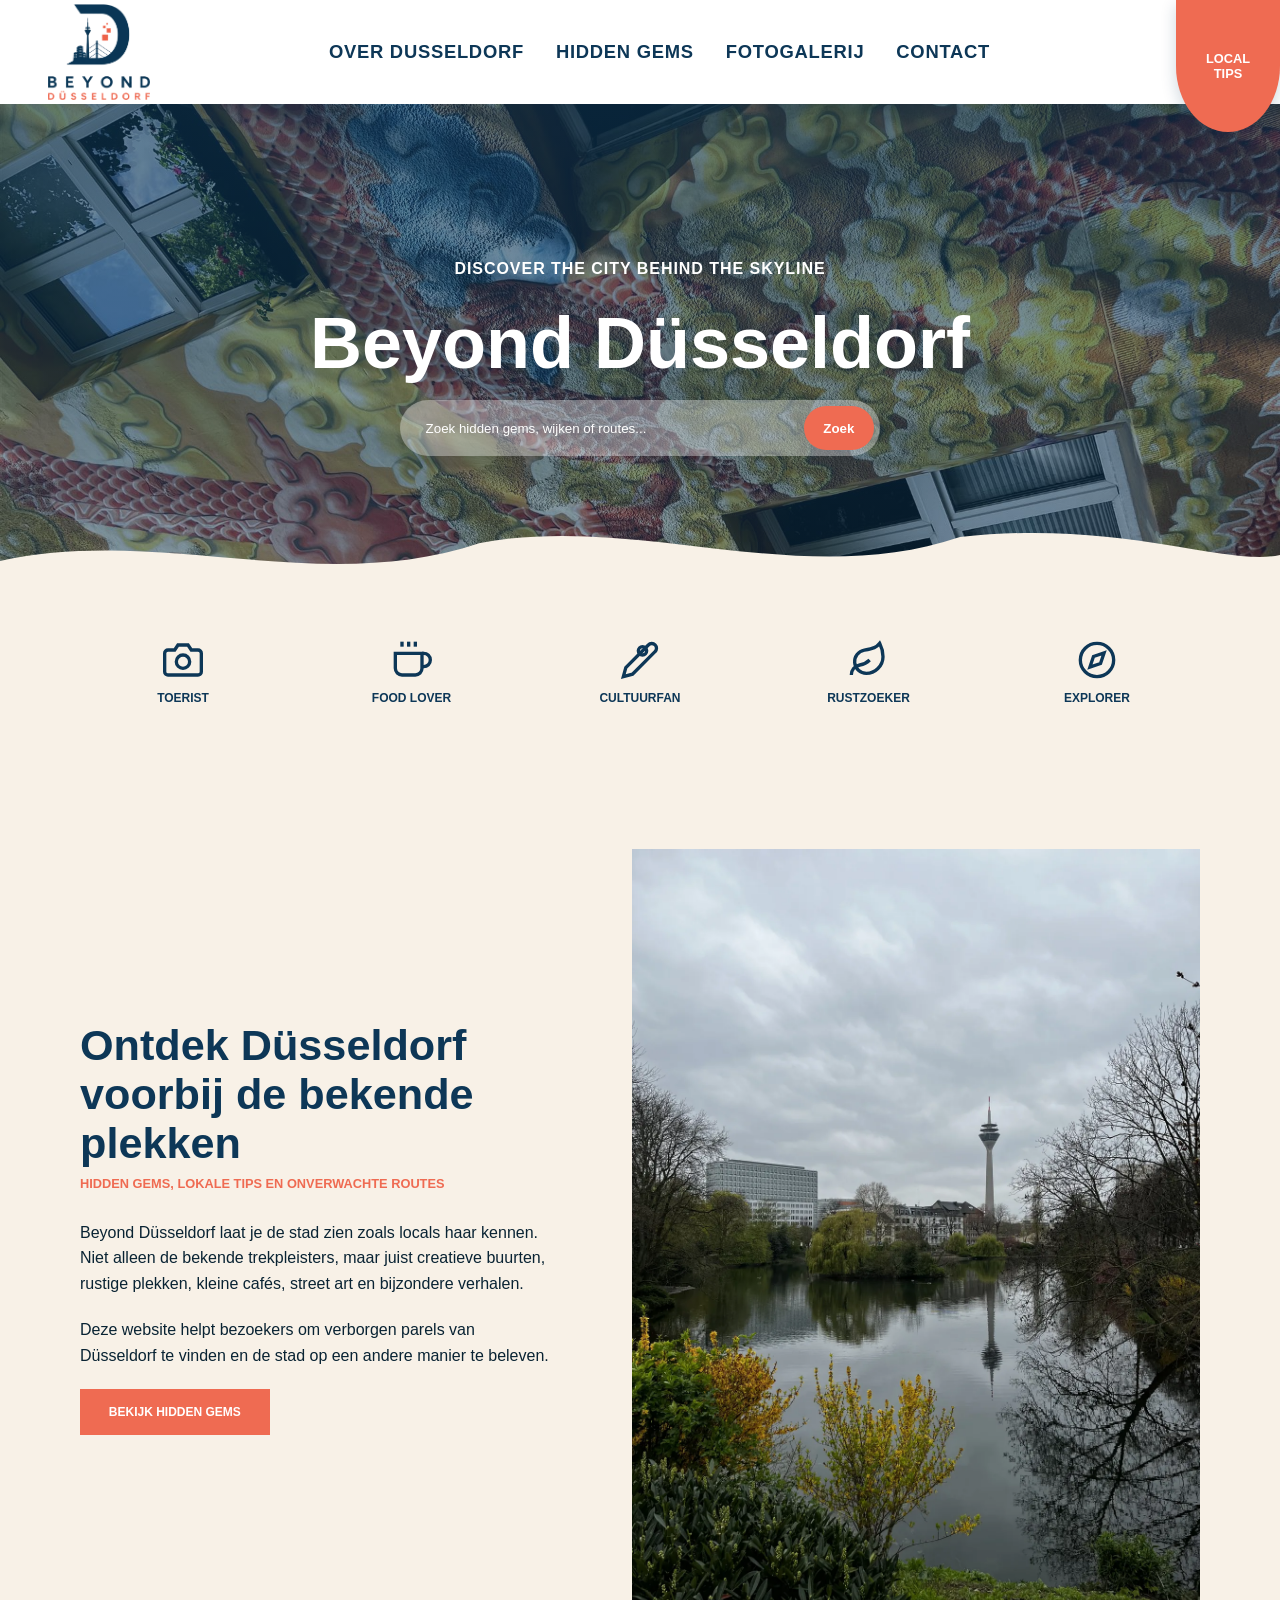
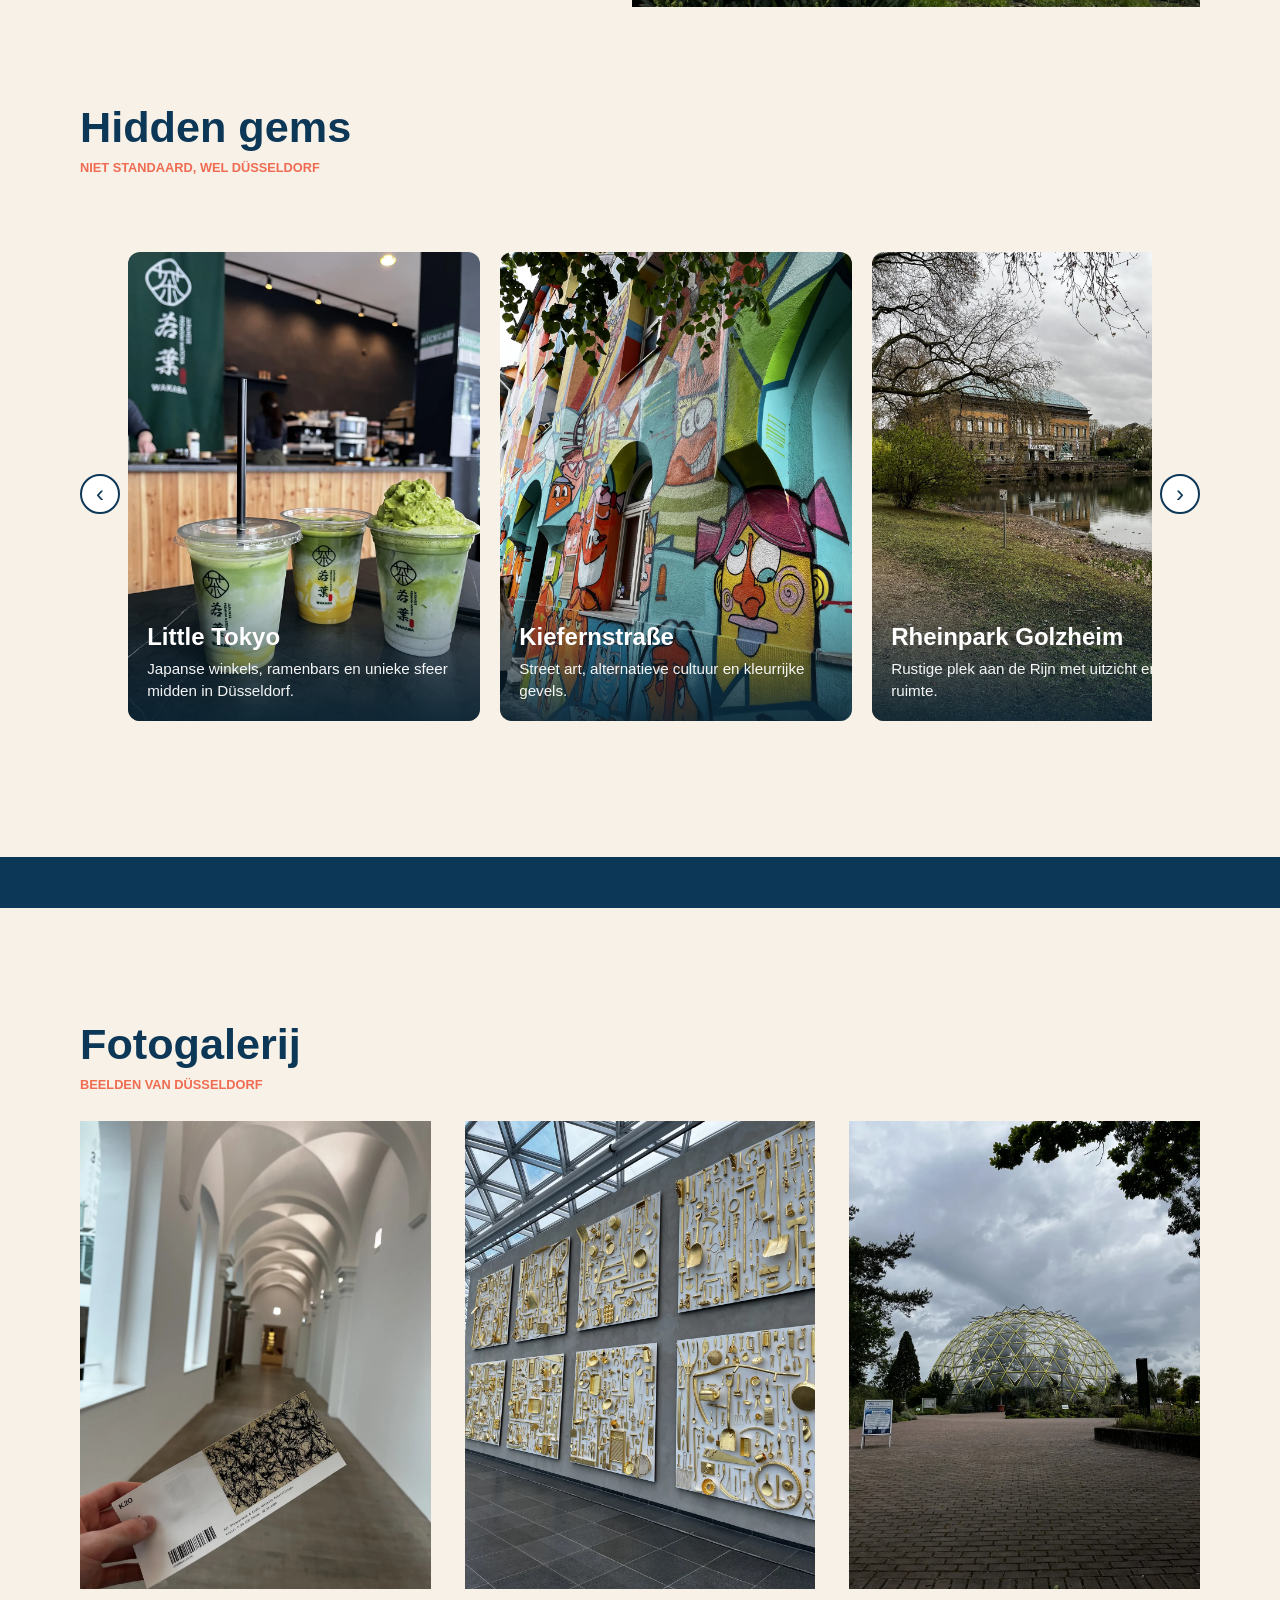
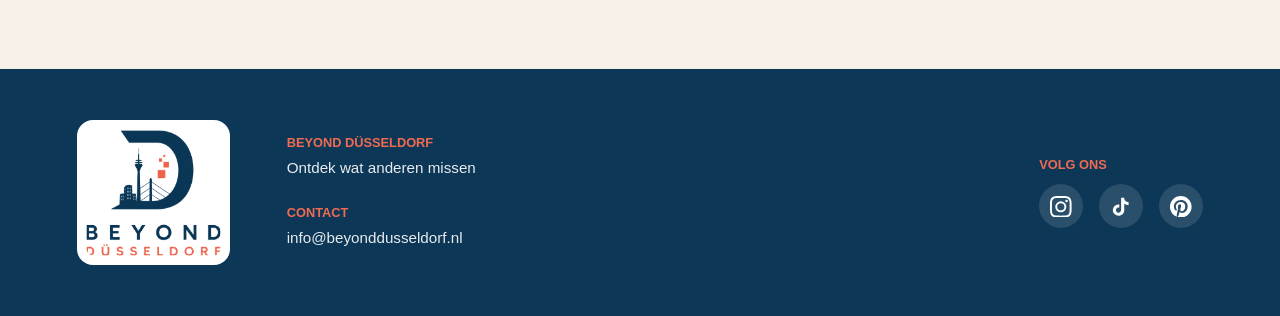
==== index.html @ f4caf8b5 "updates" ====
<!DOCTYPE html>
<html lang="nl">
<head>
  <meta charset="UTF-8">
  <meta name="viewport" content="width=device-width, initial-scale=1.0">
  <title>Beyond Düsseldorf</title>

  <link rel="icon" type="image/png" href="logo.png">
  <link rel="stylesheet" href="style.css">
</head>

<body>

<nav class="navbar">
  <a href="#home" class="logo-link">
    <img src="logo.png" alt="Beyond Düsseldorf logo" class="logo">
  </a>

  <ul class="nav-links">
    <li><a href="#over-dusseldorf">Over dusseldorf</a></li>
    <li><a href="#hidden-gems">Hidden gems</a></li>
    <li><a href="#fotogalerij">Fotogalerij</a></li>
    <li><a href="#contact">Contact</a></li>
  </ul>
</nav>

<a href="#hidden-gems" class="info-btn">Local<br>tips</a>

<header class="hero" id="home">
  <div class="hero-media">
    <div class="hero-slideshow" aria-hidden="true">
      <div class="hero-slide is-active" style="background-image: url('images/slideshow/slide-dragon-mural.jpg')"></div>
      <div class="hero-slide" style="background-image: url('images/slideshow/slide-street-art.jpg')"></div>
      <div class="hero-slide" style="background-image: url('images/slideshow/slide-botanical-garden.jpg')"></div>
      <div class="hero-slide" style="background-image: url('images/slideshow/slide-k21-art.jpg')"></div>
      <div class="hero-slide" style="background-image: url('images/slideshow/slide-kaiserteich.jpg')"></div>
      <div class="hero-slide" style="background-image: url('images/slideshow/slide-rheinturm.jpg')"></div>
    </div>
    <div class="hero-overlay"></div>
    <div class="hero-content">
    <p>Discover the city behind the skyline</p>
    <h1>Beyond Düsseldorf</h1>

    <div class="search">
      <input type="text" placeholder="Zoek hidden gems, wijken of routes...">
      <button onclick="searchWebsite()">Zoek</button>
    </div>
    </div>
    <div class="hero-wave" aria-hidden="true"></div>
  </div>
</header>

<main>

  <section class="audience">
    <div class="audience-cards">
      <a href="#hidden-gems" class="card">
        <svg class="card-icon" viewBox="0 0 24 24" fill="none" stroke="currentColor" stroke-width="2" aria-hidden="true">
          <path d="M23 19a2 2 0 0 1-2 2H3a2 2 0 0 1-2-2V8a2 2 0 0 1 2-2h4l2-3h6l2 3h4a2 2 0 0 1 2 2z"/>
          <circle cx="12" cy="13" r="4"/>
        </svg>
        <span>Toerist</span>
      </a>
      <a href="#hidden-gems" class="card">
        <svg class="card-icon" viewBox="0 0 24 24" fill="none" stroke="currentColor" stroke-width="2" aria-hidden="true">
          <path d="M18 8h1a4 4 0 0 1 0 8h-1"/>
          <path d="M2 8h16v9a4 4 0 0 1-4 4H6a4 4 0 0 1-4-4V8z"/>
          <line x1="6" y1="1" x2="6" y2="4"/>
          <line x1="10" y1="1" x2="10" y2="4"/>
          <line x1="14" y1="1" x2="14" y2="4"/>
        </svg>
        <span>Food lover</span>
      </a>
      <a href="#hidden-gems" class="card">
        <svg class="card-icon" viewBox="0 0 24 24" fill="none" stroke="currentColor" stroke-width="2" aria-hidden="true">
          <circle cx="13.5" cy="6.5" r="2.5"/>
          <path d="M17 3a2.83 2.83 0 1 1 4 4L7.5 20.5 2 22l1.5-5.5L17 3z"/>
        </svg>
        <span>Cultuurfan</span>
      </a>
      <a href="#hidden-gems" class="card">
        <svg class="card-icon" viewBox="0 0 24 24" fill="none" stroke="currentColor" stroke-width="2" aria-hidden="true">
          <path d="M11 20A7 7 0 0 1 9.8 6.1C15.5 5 17 4.48 19 2c1 2 2 4.18 2 8 0 5.5-4.78 10-10 10z"/>
          <path d="M2 21c0-3 1.85-5.36 5.08-6C9.5 14.52 12 13 13 12"/>
        </svg>
        <span>Rustzoeker</span>
      </a>
      <a href="#hidden-gems" class="card">
        <svg class="card-icon" viewBox="0 0 24 24" fill="none" stroke="currentColor" stroke-width="2" aria-hidden="true">
          <circle cx="12" cy="12" r="10"/>
          <polygon points="16.24 7.76 14.12 14.12 7.76 16.24 9.88 9.88 16.24 7.76"/>
        </svg>
        <span>Explorer</span>
      </a>
    </div>
  </section>

  <section class="intro" id="over-dusseldorf">
    <div>
      <h2>Ontdek Düsseldorf voorbij de bekende plekken</h2>
      <h4>Hidden gems, lokale tips en onverwachte routes</h4>

      <p>
        Beyond Düsseldorf laat je de stad zien zoals locals haar kennen.
        Niet alleen de bekende trekpleisters, maar juist creatieve buurten,
        rustige plekken, kleine cafés, street art en bijzondere verhalen.
      </p>

      <p>
        Deze website helpt bezoekers om verborgen parels van Düsseldorf te vinden
        en de stad op een andere manier te beleven.
      </p>

      <a href="#hidden-gems" class="primary">Bekijk hidden gems</a>
    </div>

    <div class="image-box">
      <img src="images/intro.webp" alt="Park met Rheinturm en reflectie in het water, Düsseldorf">
    </div>
  </section>

  <section class="gems" id="hidden-gems">
    <div class="section-title">
      <div>
        <h2>Hidden gems</h2>
        <h4>Niet standaard, wel Düsseldorf</h4>
      </div>
    </div>

    <div class="gem-carousel">
      <button type="button" class="gem-nav gem-nav-prev" aria-label="Vorige hidden gem">&lsaquo;</button>
      <div class="gem-track" tabindex="0">
        <article class="gem-card">
          <img src="images/gem-little-tokyo.webp" alt="Matcha-drankjes bij Wakaba café" class="gem-image">
          <div class="gem-overlay">
            <h3>Little Tokyo</h3>
            <p>Japanse winkels, ramenbars en unieke sfeer midden in Düsseldorf.</p>
          </div>
        </article>

        <article class="gem-card">
          <img src="images/gem-kiefernstrasse.webp" alt="Kleurrijke street art op een gevel" class="gem-image">
          <div class="gem-overlay">
            <h3>Kiefernstraße</h3>
            <p>Street art, alternatieve cultuur en kleurrijke gevels.</p>
          </div>
        </article>

        <article class="gem-card">
          <img src="images/gem-rheinpark.webp" alt="K21 Ständehaus met water en reflectie" class="gem-image">
          <div class="gem-overlay">
            <h3>Rheinpark Golzheim</h3>
            <p>Rustige plek aan de Rijn met uitzicht en ruimte.</p>
          </div>
        </article>

        <article class="gem-card">
          <img src="images/gem-immermannstrasse.webp" alt="Aziatische muurschildering met draak" class="gem-image">
          <div class="gem-overlay">
            <h3>Immermannstraße</h3>
            <p>De grootste Little Tokyo van Europa: Aziatische winkels en restaurants.</p>
          </div>
        </article>

        <article class="gem-card">
          <img src="images/gem-hanaro.webp" alt="Hanaro Markt winkelgevel" class="gem-image">
          <div class="gem-overlay">
            <h3>Hanaro Markt</h3>
            <p>Koreaanse en Aziatische supermarkt met street food om de hoek.</p>
          </div>
        </article>

        <article class="gem-card">
          <img src="images/gem-kunst.webp" alt="Entreekaartje K20 Kunstsammlung" class="gem-image">
          <div class="gem-overlay">
            <h3>K20 / K21</h3>
            <p>Wereldklasse moderne kunst in het historische Ständehaus.</p>
          </div>
        </article>

        <article class="gem-card">
          <img src="images/gem-botanisch.webp" alt="Botanische tuin met glazen koepel" class="gem-image">
          <div class="gem-overlay">
            <h3>Botanische tuin</h3>
            <p>Tropische planten onder een iconische glazen koepel op de campus.</p>
          </div>
        </article>

        <article class="gem-card">
          <img src="images/gem-rheinturm.webp" alt="Park met Rheinturm en reflectie" class="gem-image">
          <div class="gem-overlay">
            <h3>Rheinturm &amp; park</h3>
            <p>Iconisch uitzichtpunt en groene oevers langs het water.</p>
          </div>
        </article>
      </div>
      <button type="button" class="gem-nav gem-nav-next" aria-label="Volgende hidden gem">&rsaquo;</button>
    </div>
  </section>

  <div class="section-divider" aria-hidden="true"></div>

  <section class="events" id="fotogalerij">
    <h2>Fotogalerij</h2>
    <h4>Beelden van Düsseldorf</h4>

    <div class="event-grid">
      <img src="images/event-1.webp" alt="Entreekaartje K20 Kunstsammlung Nordrhein-Westfalen" class="event-card">
      <img src="images/event-2.webp" alt="Gouden kunstinstallatie in museum, Düsseldorf" class="event-card">
      <img src="images/event-3.webp" alt="Botanische tuin met glazen koepel in Düsseldorf" class="event-card">
    </div>
  </section>

</main>

<footer id="contact">
  <div class="footer-logo-col">
    <img src="logo.png" alt="Beyond Düsseldorf logo" class="footer-logo">
  </div>

  <div class="footer-info">
    <div class="footer-block">
      <h4>Beyond Düsseldorf</h4>
      <p>Ontdek wat anderen missen</p>
    </div>
    <div class="footer-block">
      <h4>Contact</h4>
      <p><a href="mailto:info@beyonddusseldorf.nl">info@beyonddusseldorf.nl</a></p>
    </div>
  </div>

  <div class="footer-block footer-social">
    <h4>Volg ons</h4>
    <ul class="social-links">
      <li>
        <a href="#" aria-label="Instagram" title="Instagram">
          <svg viewBox="0 0 24 24" aria-hidden="true"><path d="M12 2.163c3.204 0 3.584.012 4.85.07 3.252.148 4.771 1.691 4.919 4.919.058 1.265.069 1.645.069 4.849 0 3.205-.012 3.584-.069 4.849-.149 3.225-1.664 4.771-4.919 4.919-1.266.058-1.644.07-4.85.07-3.204 0-3.584-.012-4.849-.07-3.26-.149-4.771-1.699-4.919-4.92-.058-1.265-.07-1.644-.07-4.849 0-3.204.013-3.583.07-4.849.149-3.227 1.664-4.771 4.919-4.919 1.266-.057 1.645-.069 4.849-.069zM12 0C8.741 0 8.333.014 7.053.072 2.695.272.273 2.69.073 7.052.014 8.333 0 8.741 0 12c0 3.259.014 3.668.072 4.948.2 4.358 2.618 6.78 6.98 6.98C8.333 23.986 8.741 24 12 24c3.259 0 3.668-.014 4.948-.072 4.354-.2 6.782-2.618 6.979-6.98.059-1.28.073-1.689.073-4.948 0-3.259-.014-3.667-.072-4.947-.196-4.354-2.617-6.78-6.979-6.98C15.668.014 15.259 0 12 0zm0 5.838a6.162 6.162 0 1 0 0 12.324 6.162 6.162 0 0 0 0-12.324zM12 16a4 4 0 1 1 0-8 4 4 0 0 1 0 8zm6.406-11.845a1.44 1.44 0 1 0 0 2.881 1.44 1.44 0 0 0 0-2.881z"/></svg>
        </a>
      </li>
      <li>
        <a href="#" aria-label="TikTok" title="TikTok">
          <svg viewBox="0 0 24 24" aria-hidden="true"><path d="M19.59 6.69a4.83 4.83 0 0 1-3.77-4.25V2h-3.45v13.67a2.89 2.89 0 0 1-5.2 1.74 2.89 2.89 0 0 1 2.31-4.64 2.93 2.93 0 0 1 .88.13V9.4a6.84 6.84 0 0 0-1-.05A6.33 6.33 0 0 0 5 20.1a6.34 6.34 0 0 0 10.86-4.43v-7a8.16 8.16 0 0 0 4.77 1.52v-3.4a4.85 4.85 0 0 1-1-.1z"/></svg>
        </a>
      </li>
      <li>
        <a href="#" aria-label="Pinterest" title="Pinterest">
          <svg viewBox="0 0 24 24" aria-hidden="true"><path d="M12 0C5.373 0 0 5.372 0 12c0 5.084 3.163 9.426 7.627 11.174-.105-.949-.2-2.403.042-3.441.218-.937 1.407-5.965 1.407-5.965s-.359-.719-.359-1.782c0-1.668.967-2.914 2.171-2.914 1.023 0 1.518.769 1.518 1.69 0 1.029-.655 2.568-.994 3.995-.283 1.194.599 2.169 1.777 2.169 2.133 0 3.772-2.249 3.772-5.495 0-2.873-2.064-4.882-5.012-4.882-3.414 0-5.418 2.561-5.418 5.207 0 1.031.397 2.138.893 2.738a.36.36 0 0 1 .083.345l-.333 1.36c-.053.22-.174.267-.402.161-1.499-.698-2.436-2.889-2.436-4.649 0-3.785 2.75-7.262 7.929-7.262 4.163 0 7.398 2.967 7.398 6.931 0 4.136-2.607 7.464-6.227 7.464-1.216 0-2.359-.631-2.75-1.378l-.748 2.853c-.271 1.043-1.002 2.35-1.492 3.146 1.124.347 2.317.535 3.554.535 6.627 0 12-5.373 12-12S18.627 0 12 0z"/></svg>
        </a>
      </li>
    </ul>
  </div>
</footer>

<script src="script.js"></script>
</body>
</html>
---- style.css ----
:root {
  --blue: #0d3757;
  --coral: #ef6b52;
  --light: #eef5f7;
  --white: #ffffff;
  --beige: #f8f1e7;
  --dark: #092333;
  --nav-height: 6.5rem;
}

* {
  margin: 0;
  padding: 0;
  box-sizing: border-box;
}

html {
  scroll-behavior: smooth;
  font-size: 100%;
  overflow-x: clip;
}

body {
  font-family: Arial, sans-serif;
  background: var(--beige);
  color: var(--dark);
  overflow-x: clip;
}

a {
  text-decoration: none;
  color: inherit;
}

.hero {
  width: 100vw;
  max-width: 100vw;
  margin-left: calc(50% - 50vw);
  margin-right: calc(50% - 50vw);
  position: relative;
}

.hero-media {
  width: 100%;
  min-height: 31.5rem;
  margin-top: var(--nav-height);
  color: white;
  position: relative;
  overflow: hidden;
  display: flex;
  align-items: center;
}

.hero-slideshow {
  position: absolute;
  inset: 0;
  z-index: 0;
}

.hero-slide {
  position: absolute;
  inset: 0;
  background-size: cover;
  background-position: center 35%;
  opacity: 0;
  transition: opacity 1.2s ease-in-out;
}

.hero-slide.is-active {
  opacity: 1;
}

.hero-overlay {
  position: absolute;
  inset: 0;
  z-index: 1;
  background: linear-gradient(rgba(13, 55, 87, 0.65), rgba(13, 55, 87, 0.45));
  pointer-events: none;
}

.hero-wave {
  position: absolute;
  left: 0;
  right: 0;
  bottom: -1px;
  height: clamp(3.5rem, 10vw, 6rem);
  pointer-events: none;
  z-index: 3;
  background-image: url("data:image/svg+xml,%3Csvg xmlns='http://www.w3.org/2000/svg' viewBox='0 0 1440 160' preserveAspectRatio='none'%3E%3Cpath fill='%23f8f1e7' d='M0,80 C180,20 360,140 540,50 C720,0 900,130 1080,40 C1260,10 1380,90 1440,70 L1440,160 L0,160 Z'/%3E%3C/svg%3E");
  background-size: 100% 100%;
  background-repeat: no-repeat;
}

.navbar {
  position: fixed;
  top: 0;
  left: 0;
  width: 100%;
  height: var(--nav-height);
  min-height: var(--nav-height);
  padding: 0 clamp(1.5rem, 5%, 3rem);
  padding-right: clamp(7rem, 12vw, 9rem);
  display: flex;
  align-items: center;
  gap: 3%;
  z-index: 9998;
  background: var(--white);
  border-radius: 0;
  transition: 0.3s ease;
  overflow: hidden;
}

.logo-link {
  flex: 0 0 auto;
  height: 100%;
  align-self: stretch;
  display: flex;
  align-items: center;
  padding: 0.25rem 0;
}

.logo {
  width: auto;
  height: 100%;
  max-height: 100%;
  max-width: min(12rem, 32vw);
  padding: 0;
  border-radius: 0;
  object-fit: contain;
  object-position: left center;
  transition: 0.3s ease;
  display: block;
}

.nav-links {
  list-style: none;
  display: flex;
  justify-content: center;
  gap: clamp(1.2rem, 2.5vw, 2.5rem);
  flex: 1;
}

.nav-links a {
  color: var(--blue);
  font-size: clamp(0.95rem, 1.5vw, 1.15rem);
  text-transform: uppercase;
  font-weight: 800;
  letter-spacing: 0.04em;
  transition: color 0.2s ease;
}

.nav-links a:hover {
  color: var(--coral);
}

.info-btn {
  position: fixed;
  top: 0;
  right: 0;
  z-index: 10001;
  width: clamp(5rem, 9vw, 6.5rem);
  height: calc(var(--nav-height) + clamp(1.25rem, 3vw, 1.75rem));
  padding-top: 0.15rem;
  border-radius: 0 0 55% 55%;
  background: var(--coral);
  color: white;
  font-weight: 800;
  text-transform: uppercase;
  display: flex;
  align-items: center;
  justify-content: center;
  text-align: center;
  font-size: clamp(0.7rem, 1vw, 0.85rem);
  line-height: 1.15;
  box-shadow: 0 0.35rem 1rem rgba(13, 55, 87, 0.2);
}

.navbar.scrolled {
  background: var(--white);
  box-shadow: 0 0.25rem 1rem rgba(13, 55, 87, 0.12);
}

.hero-content {
  width: min(90%, 75rem);
  margin: 0 auto;
  padding: 3rem 0;
  text-align: center;
  position: relative;
  z-index: 2;
}

.hero-content p {
  text-transform: uppercase;
  font-weight: 700;
  letter-spacing: 0.06rem;
  font-size: clamp(0.8rem, 1.5vw, 1rem);
}

.hero-content h1 {
  font-size: clamp(2.5rem, 7vw, 4.5rem);
  margin: 1rem 0;
}

.search {
  width: min(90%, 30rem);
  margin: auto;
  background: rgba(255, 255, 255, 0.35);
  border-radius: 3rem;
  padding: 0.4rem;
  display: flex;
}

.search input {
  flex: 1;
  border: none;
  background: transparent;
  padding: 0.9rem 1.2rem;
  outline: none;
  color: white;
  min-width: 0;
}

.search input::placeholder {
  color: white;
}

.search button {
  border: none;
  background: var(--coral);
  color: white;
  padding: 0 1.2rem;
  border-radius: 2rem;
  font-weight: 800;
  cursor: pointer;
}

main {
  width: 100%;
  background: var(--beige);
  padding: 0 clamp(1.5rem, 7%, 5rem) 5rem;
}

.audience {
  padding-top: 2rem;
  max-width: 75rem;
  margin: 0 auto;
}

.audience-cards {
  display: grid;
  grid-template-columns: repeat(5, 1fr);
  gap: 2%;
}

.card {
  text-align: center;
  color: var(--blue);
}

.card-icon {
  width: clamp(2rem, 4vw, 2.5rem);
  height: clamp(2rem, 4vw, 2.5rem);
  margin: 0 auto;
  display: block;
}

.card span {
  display: block;
  margin-top: 0.7rem;
  font-size: clamp(0.65rem, 1vw, 0.75rem);
  font-weight: 800;
  text-transform: uppercase;
}

.intro {
  display: grid;
  grid-template-columns: 1fr 1.2fr;
  gap: 7%;
  align-items: center;
  padding: clamp(6rem, 12vw, 9rem) 0 clamp(4rem, 8vw, 6rem);
  max-width: 75rem;
  margin: 0 auto;
}

h2 {
  font-size: clamp(2rem, 4vw, 2.7rem);
  margin-bottom: 0.5rem;
  color: var(--blue);
}

h4 {
  color: var(--coral);
  text-transform: uppercase;
  font-size: clamp(0.7rem, 1.1vw, 0.8rem);
  margin-bottom: 1.8rem;
}

p {
  line-height: 1.6;
  margin-bottom: 1.3rem;
  font-size: clamp(0.95rem, 1.3vw, 1rem);
}

.primary {
  display: inline-block;
  background: var(--coral);
  color: white;
  padding: 1rem 1.8rem;
  text-transform: uppercase;
  font-size: 0.75rem;
  font-weight: 800;
  cursor: pointer;
}

.image-box {
  min-height: 25rem;
  background: var(--light);
  border-radius: 0;
  overflow: hidden;
}

.image-box img {
  width: 100%;
  height: 100%;
  min-height: 25rem;
  object-fit: cover;
  display: block;
}

.gems,
.events {
  max-width: 75rem;
  margin-left: auto;
  margin-right: auto;
}

.section-title {
  display: flex;
  justify-content: space-between;
  align-items: center;
  gap: 2rem;
  margin-bottom: 2.5rem;
}

.gem-carousel {
  position: relative;
  display: flex;
  align-items: center;
  gap: 0.5rem;
}

.gem-track {
  display: flex;
  gap: 1.25rem;
  overflow-x: auto;
  scroll-snap-type: x mandatory;
  scroll-behavior: smooth;
  -webkit-overflow-scrolling: touch;
  padding: 0.5rem 0 1.5rem;
  flex: 1;
  scrollbar-width: thin;
  scrollbar-color: var(--coral) var(--light);
}

.gem-track::-webkit-scrollbar {
  height: 6px;
}

.gem-track::-webkit-scrollbar-thumb {
  background: var(--coral);
  border-radius: 3px;
}

.gem-card {
  flex: 0 0 min(85vw, 22rem);
  scroll-snap-align: start;
  position: relative;
  aspect-ratio: 3 / 4;
  border-radius: 0.75rem;
  overflow: hidden;
}

.gem-image {
  width: 100%;
  height: 100%;
  object-fit: cover;
  display: block;
}

.gem-overlay {
  position: absolute;
  left: 0;
  right: 0;
  bottom: 0;
  padding: 3rem 1.2rem 1.2rem;
  background: linear-gradient(transparent, rgba(9, 35, 51, 0.88));
  color: white;
}

.gem-overlay h3 {
  font-size: clamp(1.2rem, 2vw, 1.5rem);
  margin-bottom: 0.4rem;
  font-weight: 800;
}

.gem-overlay p {
  margin: 0;
  font-size: clamp(0.85rem, 1.2vw, 0.95rem);
  line-height: 1.45;
  color: rgba(255, 255, 255, 0.95);
}

.gem-nav {
  flex-shrink: 0;
  width: 2.5rem;
  height: 2.5rem;
  border: 2px solid var(--blue);
  background: var(--white);
  color: var(--blue);
  border-radius: 50%;
  font-size: 1.5rem;
  line-height: 1;
  cursor: pointer;
  display: flex;
  align-items: center;
  justify-content: center;
  transition: background 0.2s ease, color 0.2s ease;
}

.gem-nav:hover {
  background: var(--coral);
  border-color: var(--coral);
  color: white;
}

.section-divider {
  margin-top: clamp(5rem, 10vw, 7rem);
  background: var(--blue);
  height: clamp(2.5rem, 4vw, 3.5rem);
  width: 100vw;
  margin-left: calc(50% - 50vw);
  margin-right: calc(50% - 50vw);
}

.events {
  margin-top: clamp(5rem, 10vw, 7rem);
}

.event-grid {
  display: grid;
  grid-template-columns: repeat(3, 1fr);
  gap: 3%;
}

.event-card {
  width: 100%;
  min-height: 14rem;
  object-fit: cover;
  display: block;
  background: var(--light);
}

footer {
  width: 100%;
  background: var(--blue);
  color: white;
  display: grid;
  grid-template-columns: auto 1fr auto;
  gap: clamp(2rem, 5%, 4rem);
  align-items: center;
  padding: clamp(2.5rem, 4%, 4rem) clamp(1.5rem, 6%, 5rem);
}

.footer-logo-col {
  display: flex;
  align-items: center;
}

.footer-logo {
  width: clamp(6.75rem, 12vw, 10.5rem);
  background: white;
  padding: 0.6rem;
  border-radius: 1rem;
  display: block;
}

.footer-info {
  display: flex;
  flex-direction: column;
  gap: 1.5rem;
  align-items: flex-start;
}

.footer-info .footer-block h4 {
  margin-bottom: 0.4rem;
}

.footer-info .footer-block p {
  margin-bottom: 0;
  font-size: 0.95rem;
  opacity: 0.9;
}

.footer-block h4,
.footer-info h4 {
  color: var(--coral);
  margin-bottom: 0.8rem;
}

.footer-block p {
  margin-bottom: 0;
}

.footer-block a:hover {
  color: var(--coral);
}

.social-links {
  list-style: none;
  display: flex;
  gap: 1rem;
  align-items: center;
}

.social-links a {
  display: flex;
  align-items: center;
  justify-content: center;
  width: 2.75rem;
  height: 2.75rem;
  border-radius: 50%;
  background: rgba(255, 255, 255, 0.12);
  transition: background 0.2s ease, transform 0.2s ease;
}

.social-links a:hover {
  background: var(--coral);
  transform: translateY(-2px);
}

.social-links svg {
  width: 1.35rem;
  height: 1.35rem;
  fill: white;
}

@media (max-width: 900px) {
  .hero-media {
    min-height: 27rem;
  }

  .navbar {
    padding: 0 5%;
    padding-right: 6.5rem;
  }

  .logo {
    max-width: min(10rem, 45vw);
  }

  .nav-links {
    display: none;
  }

  :root {
    --nav-height: 5.75rem;
  }

  main {
    padding: 0 6% 4rem;
  }

  .audience-cards {
    width: 100%;
    grid-template-columns: repeat(3, 1fr);
    gap: 1.5rem;
  }

  .intro {
    grid-template-columns: 1fr;
  }

  .image-box {
    min-height: 20rem;
  }

  .image-box img {
    min-height: 20rem;
  }

  .gem-nav {
    display: none;
  }

  .gem-carousel {
    gap: 0;
  }

  .event-grid {
    grid-template-columns: 1fr;
    gap: 1.5rem;
  }

  .section-title {
    flex-direction: column;
    align-items: flex-start;
  }

  footer {
    grid-template-columns: 1fr;
    gap: 2rem;
    align-items: start;
  }

  .footer-logo-col {
    justify-content: flex-start;
  }

  .footer-social {
    margin-top: 0.5rem;
  }
}

@media (max-width: 550px) {
  .hero-content {
    padding: 2.5rem 0;
  }

  .hero-content h1 {
    font-size: 2.5rem;
  }

  .search {
    flex-direction: column;
    border-radius: 1.5rem;
  }

  .search button {
    padding: 0.9rem;
    margin-top: 0.4rem;
  }

  .audience-cards {
    grid-template-columns: repeat(2, 1fr);
  }

  .primary {
    width: 100%;
    text-align: center;
  }

  .info-btn {
    width: clamp(4.5rem, 14vw, 5.5rem);
    height: calc(var(--nav-height) + clamp(1rem, 3vw, 1.5rem));
  }
}
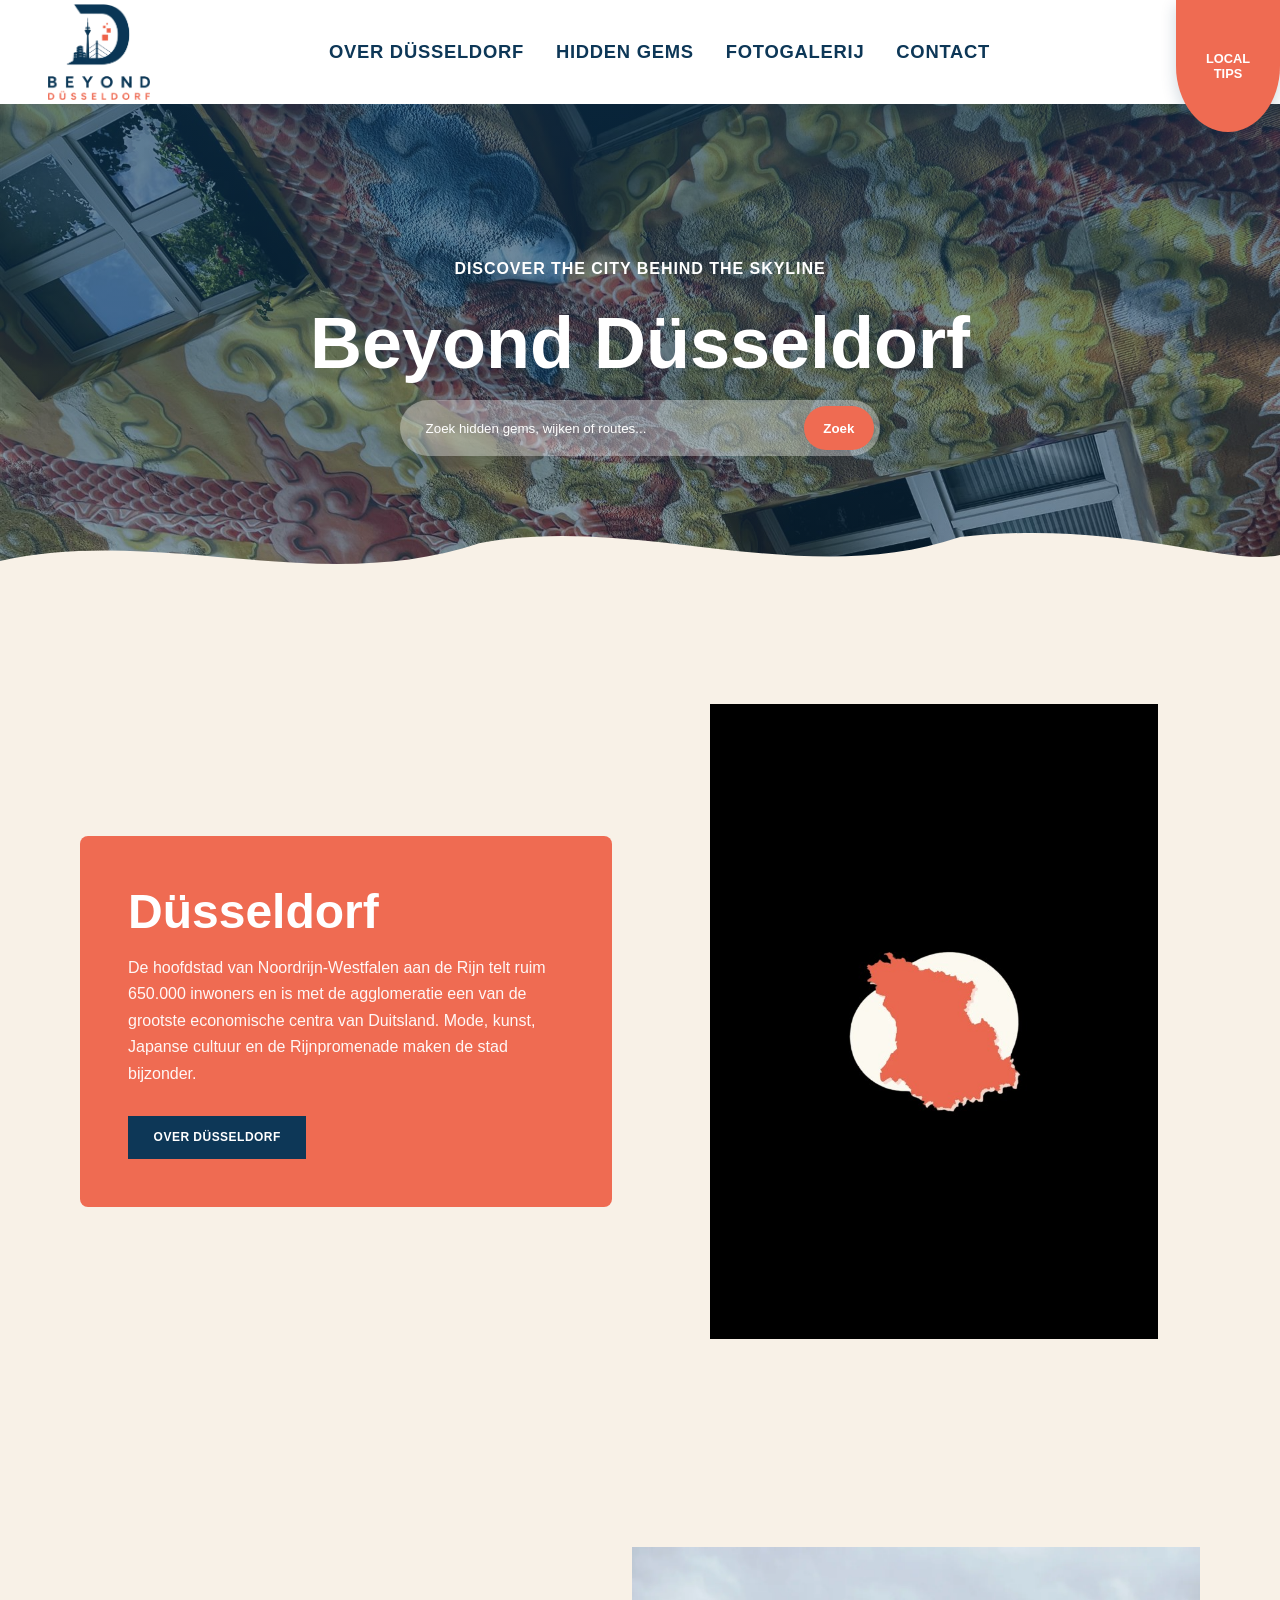
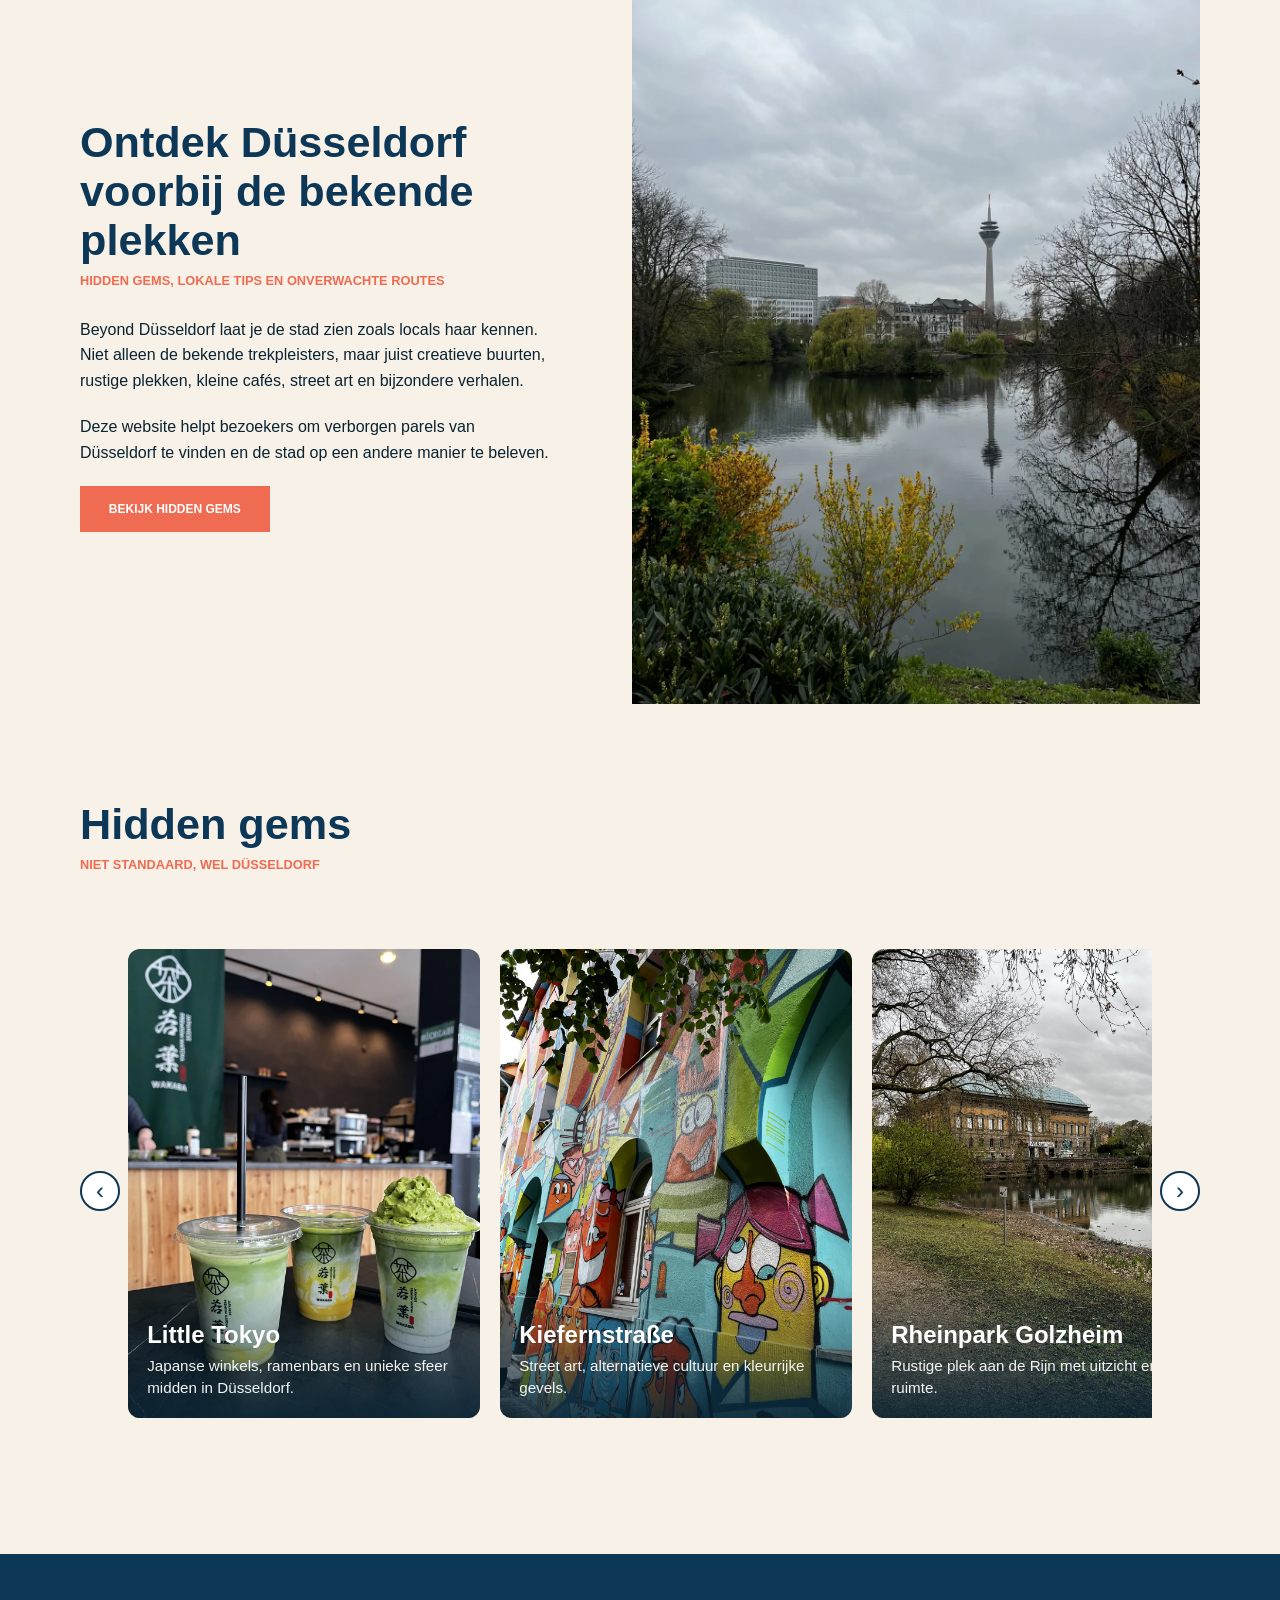
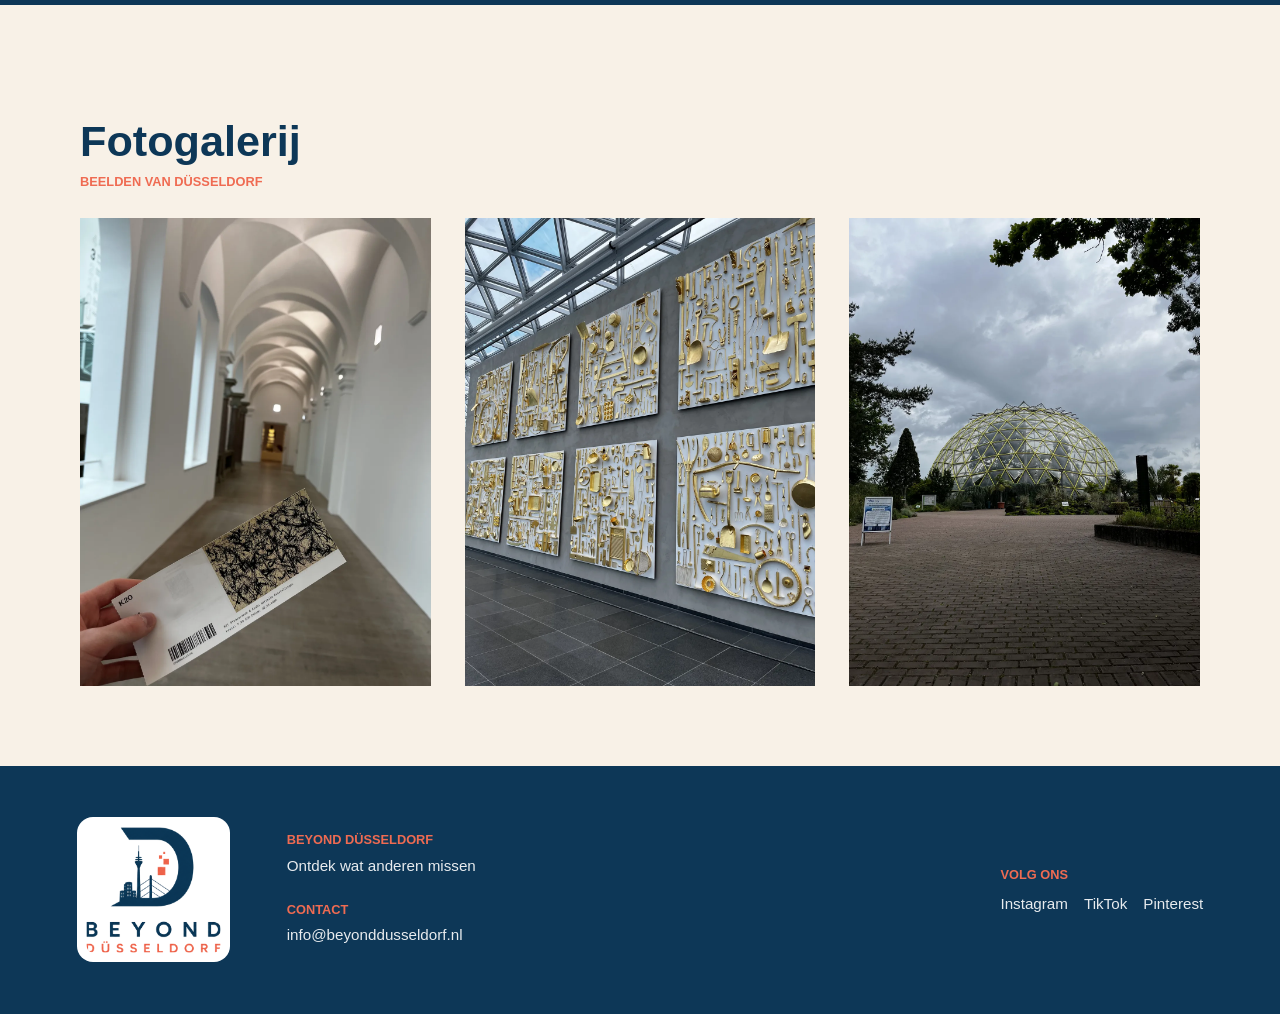
==== commit 7ebfe38c: "Updates 2" ====
--- a/index.html
+++ b/index.html
@@ -17,7 +17,7 @@
   </a>
 
   <ul class="nav-links">
-    <li><a href="#over-dusseldorf">Over dusseldorf</a></li>
+    <li><a href="#over-dusseldorf">Over Düsseldorf</a></li>
     <li><a href="#hidden-gems">Hidden gems</a></li>
     <li><a href="#fotogalerij">Fotogalerij</a></li>
     <li><a href="#contact">Contact</a></li>
@@ -29,12 +29,12 @@
 <header class="hero" id="home">
   <div class="hero-media">
     <div class="hero-slideshow" aria-hidden="true">
-      <div class="hero-slide is-active" style="background-image: url('images/slideshow/slide-dragon-mural.jpg')"></div>
-      <div class="hero-slide" style="background-image: url('images/slideshow/slide-street-art.jpg')"></div>
-      <div class="hero-slide" style="background-image: url('images/slideshow/slide-botanical-garden.jpg')"></div>
-      <div class="hero-slide" style="background-image: url('images/slideshow/slide-k21-art.jpg')"></div>
-      <div class="hero-slide" style="background-image: url('images/slideshow/slide-kaiserteich.jpg')"></div>
-      <div class="hero-slide" style="background-image: url('images/slideshow/slide-rheinturm.jpg')"></div>
+      <img src="images/slideshow/slide-dragon-mural.jpg" alt="" class="hero-slide is-active">
+      <img src="images/slideshow/slide-street-art.jpg" alt="" class="hero-slide">
+      <img src="images/slideshow/slide-botanical-garden.jpg" alt="" class="hero-slide">
+      <img src="images/slideshow/slide-k21-art.jpg" alt="" class="hero-slide">
+      <img src="images/slideshow/slide-kaiserteich.jpg" alt="" class="hero-slide">
+      <img src="images/slideshow/slide-rheinturm.jpg" alt="" class="hero-slide">
     </div>
     <div class="hero-overlay"></div>
     <div class="hero-content">
@@ -52,50 +52,22 @@
 
 <main>
 
-  <section class="audience">
-    <div class="audience-cards">
-      <a href="#hidden-gems" class="card">
-        <svg class="card-icon" viewBox="0 0 24 24" fill="none" stroke="currentColor" stroke-width="2" aria-hidden="true">
-          <path d="M23 19a2 2 0 0 1-2 2H3a2 2 0 0 1-2-2V8a2 2 0 0 1 2-2h4l2-3h6l2 3h4a2 2 0 0 1 2 2z"/>
-          <circle cx="12" cy="13" r="4"/>
-        </svg>
-        <span>Toerist</span>
-      </a>
-      <a href="#hidden-gems" class="card">
-        <svg class="card-icon" viewBox="0 0 24 24" fill="none" stroke="currentColor" stroke-width="2" aria-hidden="true">
-          <path d="M18 8h1a4 4 0 0 1 0 8h-1"/>
-          <path d="M2 8h16v9a4 4 0 0 1-4 4H6a4 4 0 0 1-4-4V8z"/>
-          <line x1="6" y1="1" x2="6" y2="4"/>
-          <line x1="10" y1="1" x2="10" y2="4"/>
-          <line x1="14" y1="1" x2="14" y2="4"/>
-        </svg>
-        <span>Food lover</span>
-      </a>
-      <a href="#hidden-gems" class="card">
-        <svg class="card-icon" viewBox="0 0 24 24" fill="none" stroke="currentColor" stroke-width="2" aria-hidden="true">
-          <circle cx="13.5" cy="6.5" r="2.5"/>
-          <path d="M17 3a2.83 2.83 0 1 1 4 4L7.5 20.5 2 22l1.5-5.5L17 3z"/>
-        </svg>
-        <span>Cultuurfan</span>
-      </a>
-      <a href="#hidden-gems" class="card">
-        <svg class="card-icon" viewBox="0 0 24 24" fill="none" stroke="currentColor" stroke-width="2" aria-hidden="true">
-          <path d="M11 20A7 7 0 0 1 9.8 6.1C15.5 5 17 4.48 19 2c1 2 2 4.18 2 8 0 5.5-4.78 10-10 10z"/>
-          <path d="M2 21c0-3 1.85-5.36 5.08-6C9.5 14.52 12 13 13 12"/>
-        </svg>
-        <span>Rustzoeker</span>
-      </a>
-      <a href="#hidden-gems" class="card">
-        <svg class="card-icon" viewBox="0 0 24 24" fill="none" stroke="currentColor" stroke-width="2" aria-hidden="true">
-          <circle cx="12" cy="12" r="10"/>
-          <polygon points="16.24 7.76 14.12 14.12 7.76 16.24 9.88 9.88 16.24 7.76"/>
-        </svg>
-        <span>Explorer</span>
-      </a>
-    </div>
-  </section>
-
-  <section class="intro" id="over-dusseldorf">
+  <section class="city-highlight" id="over-dusseldorf">
+    <div class="city-box">
+      <h2>Düsseldorf</h2>
+      <p>
+        De hoofdstad van Noordrijn-Westfalen aan de Rijn telt ruim 650.000 inwoners
+        en is met de agglomeratie een van de grootste economische centra van Duitsland.
+        Mode, kunst, Japanse cultuur en de Rijnpromenade maken de stad bijzonder.
+      </p>
+      <a href="#stad-info" class="btn-over">Over Düsseldorf</a>
+    </div>
+    <div class="city-map">
+      <img src="images/duesseldorf-map.png" alt="Kaart van Düsseldorf">
+    </div>
+  </section>
+
+  <section class="intro" id="stad-info">
     <div>
       <h2>Ontdek Düsseldorf voorbij de bekende plekken</h2>
       <h4>Hidden gems, lokale tips en onverwachte routes</h4>
@@ -232,25 +204,13 @@
   <div class="footer-block footer-social">
     <h4>Volg ons</h4>
     <ul class="social-links">
-      <li>
-        <a href="#" aria-label="Instagram" title="Instagram">
-          <svg viewBox="0 0 24 24" aria-hidden="true"><path d="M12 2.163c3.204 0 3.584.012 4.85.07 3.252.148 4.771 1.691 4.919 4.919.058 1.265.069 1.645.069 4.849 0 3.205-.012 3.584-.069 4.849-.149 3.225-1.664 4.771-4.919 4.919-1.266.058-1.644.07-4.85.07-3.204 0-3.584-.012-4.849-.07-3.26-.149-4.771-1.699-4.919-4.92-.058-1.265-.07-1.644-.07-4.849 0-3.204.013-3.583.07-4.849.149-3.227 1.664-4.771 4.919-4.919 1.266-.057 1.645-.069 4.849-.069zM12 0C8.741 0 8.333.014 7.053.072 2.695.272.273 2.69.073 7.052.014 8.333 0 8.741 0 12c0 3.259.014 3.668.072 4.948.2 4.358 2.618 6.78 6.98 6.98C8.333 23.986 8.741 24 12 24c3.259 0 3.668-.014 4.948-.072 4.354-.2 6.782-2.618 6.979-6.98.059-1.28.073-1.689.073-4.948 0-3.259-.014-3.667-.072-4.947-.196-4.354-2.617-6.78-6.979-6.98C15.668.014 15.259 0 12 0zm0 5.838a6.162 6.162 0 1 0 0 12.324 6.162 6.162 0 0 0 0-12.324zM12 16a4 4 0 1 1 0-8 4 4 0 0 1 0 8zm6.406-11.845a1.44 1.44 0 1 0 0 2.881 1.44 1.44 0 0 0 0-2.881z"/></svg>
-        </a>
-      </li>
-      <li>
-        <a href="#" aria-label="TikTok" title="TikTok">
-          <svg viewBox="0 0 24 24" aria-hidden="true"><path d="M19.59 6.69a4.83 4.83 0 0 1-3.77-4.25V2h-3.45v13.67a2.89 2.89 0 0 1-5.2 1.74 2.89 2.89 0 0 1 2.31-4.64 2.93 2.93 0 0 1 .88.13V9.4a6.84 6.84 0 0 0-1-.05A6.33 6.33 0 0 0 5 20.1a6.34 6.34 0 0 0 10.86-4.43v-7a8.16 8.16 0 0 0 4.77 1.52v-3.4a4.85 4.85 0 0 1-1-.1z"/></svg>
-        </a>
-      </li>
-      <li>
-        <a href="#" aria-label="Pinterest" title="Pinterest">
-          <svg viewBox="0 0 24 24" aria-hidden="true"><path d="M12 0C5.373 0 0 5.372 0 12c0 5.084 3.163 9.426 7.627 11.174-.105-.949-.2-2.403.042-3.441.218-.937 1.407-5.965 1.407-5.965s-.359-.719-.359-1.782c0-1.668.967-2.914 2.171-2.914 1.023 0 1.518.769 1.518 1.69 0 1.029-.655 2.568-.994 3.995-.283 1.194.599 2.169 1.777 2.169 2.133 0 3.772-2.249 3.772-5.495 0-2.873-2.064-4.882-5.012-4.882-3.414 0-5.418 2.561-5.418 5.207 0 1.031.397 2.138.893 2.738a.36.36 0 0 1 .083.345l-.333 1.36c-.053.22-.174.267-.402.161-1.499-.698-2.436-2.889-2.436-4.649 0-3.785 2.75-7.262 7.929-7.262 4.163 0 7.398 2.967 7.398 6.931 0 4.136-2.607 7.464-6.227 7.464-1.216 0-2.359-.631-2.75-1.378l-.748 2.853c-.271 1.043-1.002 2.35-1.492 3.146 1.124.347 2.317.535 3.554.535 6.627 0 12-5.373 12-12S18.627 0 12 0z"/></svg>
-        </a>
-      </li>
+      <li><a href="#">Instagram</a></li>
+      <li><a href="#">TikTok</a></li>
+      <li><a href="#">Pinterest</a></li>
     </ul>
   </div>
 </footer>
 
-<script src="script.js"></script>
+<script src="script.js" defer></script>
 </body>
 </html>
--- a/style.css
+++ b/style.css
@@ -18,11 +18,12 @@
   scroll-behavior: smooth;
   font-size: 100%;
   overflow-x: clip;
+  background-color: #f8f1e7;
 }
 
 body {
   font-family: Arial, sans-serif;
-  background: var(--beige);
+  background-color: #f8f1e7;
   color: var(--dark);
   overflow-x: clip;
 }
@@ -60,14 +61,18 @@
 .hero-slide {
   position: absolute;
   inset: 0;
-  background-size: cover;
-  background-position: center 35%;
+  width: 100%;
+  height: 100%;
+  object-fit: cover;
+  object-position: center 35%;
   opacity: 0;
   transition: opacity 1.2s ease-in-out;
+  z-index: 0;
 }
 
 .hero-slide.is-active {
   opacity: 1;
+  z-index: 1;
 }
 
 .hero-overlay {
@@ -236,40 +241,69 @@
 
 main {
   width: 100%;
-  background: var(--beige);
+  background-color: #f8f1e7;
   padding: 0 clamp(1.5rem, 7%, 5rem) 5rem;
 }
 
-.audience {
-  padding-top: 2rem;
+.city-highlight {
+  display: grid;
+  grid-template-columns: 1fr 1fr;
+  gap: clamp(2rem, 5%, 4rem);
+  align-items: center;
   max-width: 75rem;
   margin: 0 auto;
-}
-
-.audience-cards {
-  display: grid;
-  grid-template-columns: repeat(5, 1fr);
-  gap: 2%;
-}
-
-.card {
-  text-align: center;
-  color: var(--blue);
-}
-
-.card-icon {
-  width: clamp(2rem, 4vw, 2.5rem);
-  height: clamp(2rem, 4vw, 2.5rem);
-  margin: 0 auto;
+  padding: clamp(3rem, 8vw, 5rem) 0 clamp(2rem, 5vw, 3rem);
+}
+
+.city-box {
+  background: var(--coral);
+  color: white;
+  padding: clamp(2rem, 4vw, 3rem);
+  border-radius: 0.5rem;
+}
+
+.city-box h2 {
+  color: white;
+  font-size: clamp(2.2rem, 5vw, 3rem);
+  margin-bottom: 1rem;
+}
+
+.city-box p {
+  color: rgba(255, 255, 255, 0.95);
+  margin-bottom: 1.8rem;
+  font-size: clamp(0.9rem, 1.3vw, 1rem);
+  line-height: 1.65;
+}
+
+.btn-over {
+  display: inline-block;
+  background: var(--blue);
+  color: white;
+  padding: 0.9rem 1.6rem;
+  text-transform: uppercase;
+  font-size: 0.75rem;
+  font-weight: 800;
+  letter-spacing: 0.04em;
+  transition: background 0.2s ease, transform 0.2s ease;
+}
+
+.btn-over:hover {
+  background: var(--dark);
+  transform: translateY(-2px);
+}
+
+.city-map {
+  display: flex;
+  align-items: center;
+  justify-content: center;
+  padding: 1rem;
+}
+
+.city-map img {
+  width: 100%;
+  max-width: 28rem;
+  height: auto;
   display: block;
-}
-
-.card span {
-  display: block;
-  margin-top: 0.7rem;
-  font-size: clamp(0.65rem, 1vw, 0.75rem);
-  font-weight: 800;
-  text-transform: uppercase;
 }
 
 .intro {
@@ -314,7 +348,7 @@
 
 .image-box {
   min-height: 25rem;
-  background: var(--light);
+  background-color: #f8f1e7;
   border-radius: 0;
   overflow: hidden;
 }
@@ -457,7 +491,7 @@
   min-height: 14rem;
   object-fit: cover;
   display: block;
-  background: var(--light);
+  background-color: #f8f1e7;
 }
 
 footer {
@@ -523,25 +557,13 @@
 }
 
 .social-links a {
-  display: flex;
-  align-items: center;
-  justify-content: center;
-  width: 2.75rem;
-  height: 2.75rem;
-  border-radius: 50%;
-  background: rgba(255, 255, 255, 0.12);
-  transition: background 0.2s ease, transform 0.2s ease;
+  font-size: 0.95rem;
+  opacity: 0.9;
+  transition: color 0.2s ease;
 }
 
 .social-links a:hover {
-  background: var(--coral);
-  transform: translateY(-2px);
-}
-
-.social-links svg {
-  width: 1.35rem;
-  height: 1.35rem;
-  fill: white;
+  color: var(--coral);
 }
 
 @media (max-width: 900px) {
@@ -570,10 +592,8 @@
     padding: 0 6% 4rem;
   }
 
-  .audience-cards {
-    width: 100%;
-    grid-template-columns: repeat(3, 1fr);
-    gap: 1.5rem;
+  .city-highlight {
+    grid-template-columns: 1fr;
   }
 
   .intro {
@@ -640,10 +660,6 @@
     margin-top: 0.4rem;
   }
 
-  .audience-cards {
-    grid-template-columns: repeat(2, 1fr);
-  }
-
   .primary {
     width: 100%;
     text-align: center;
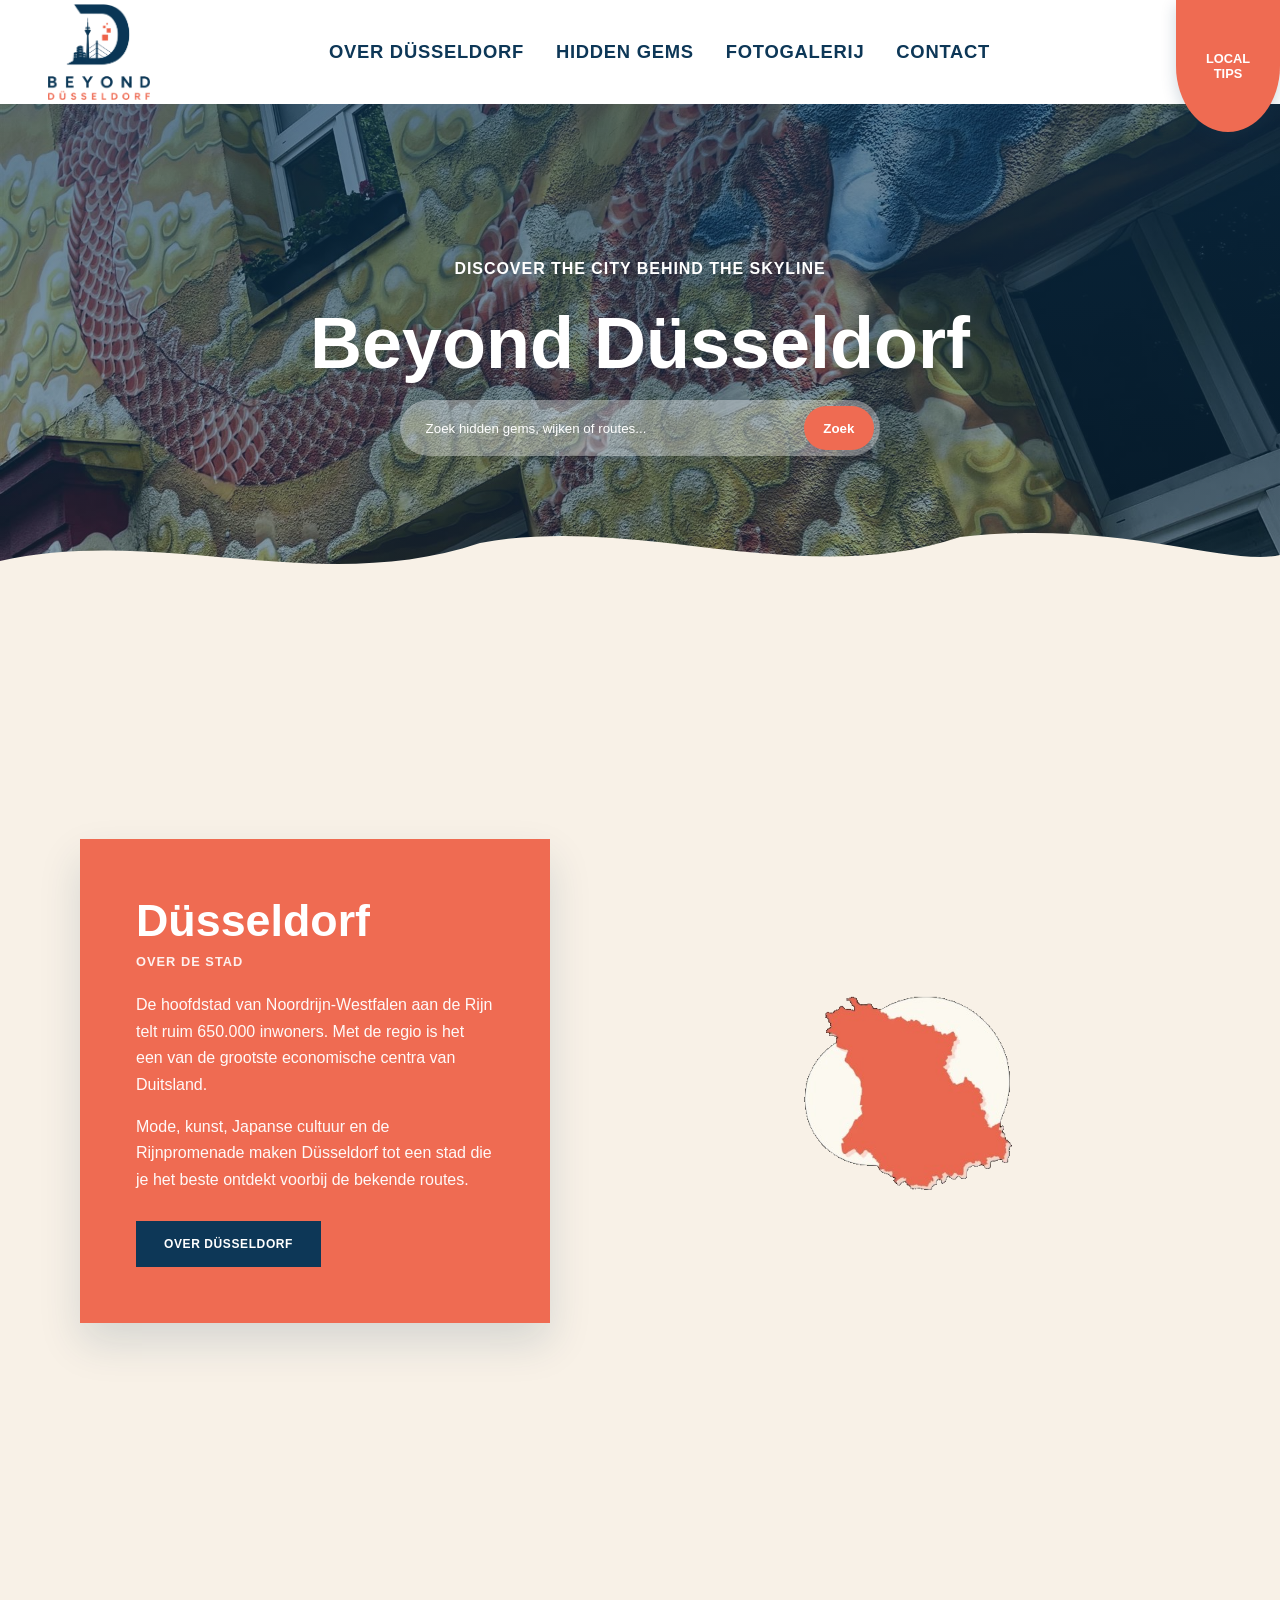
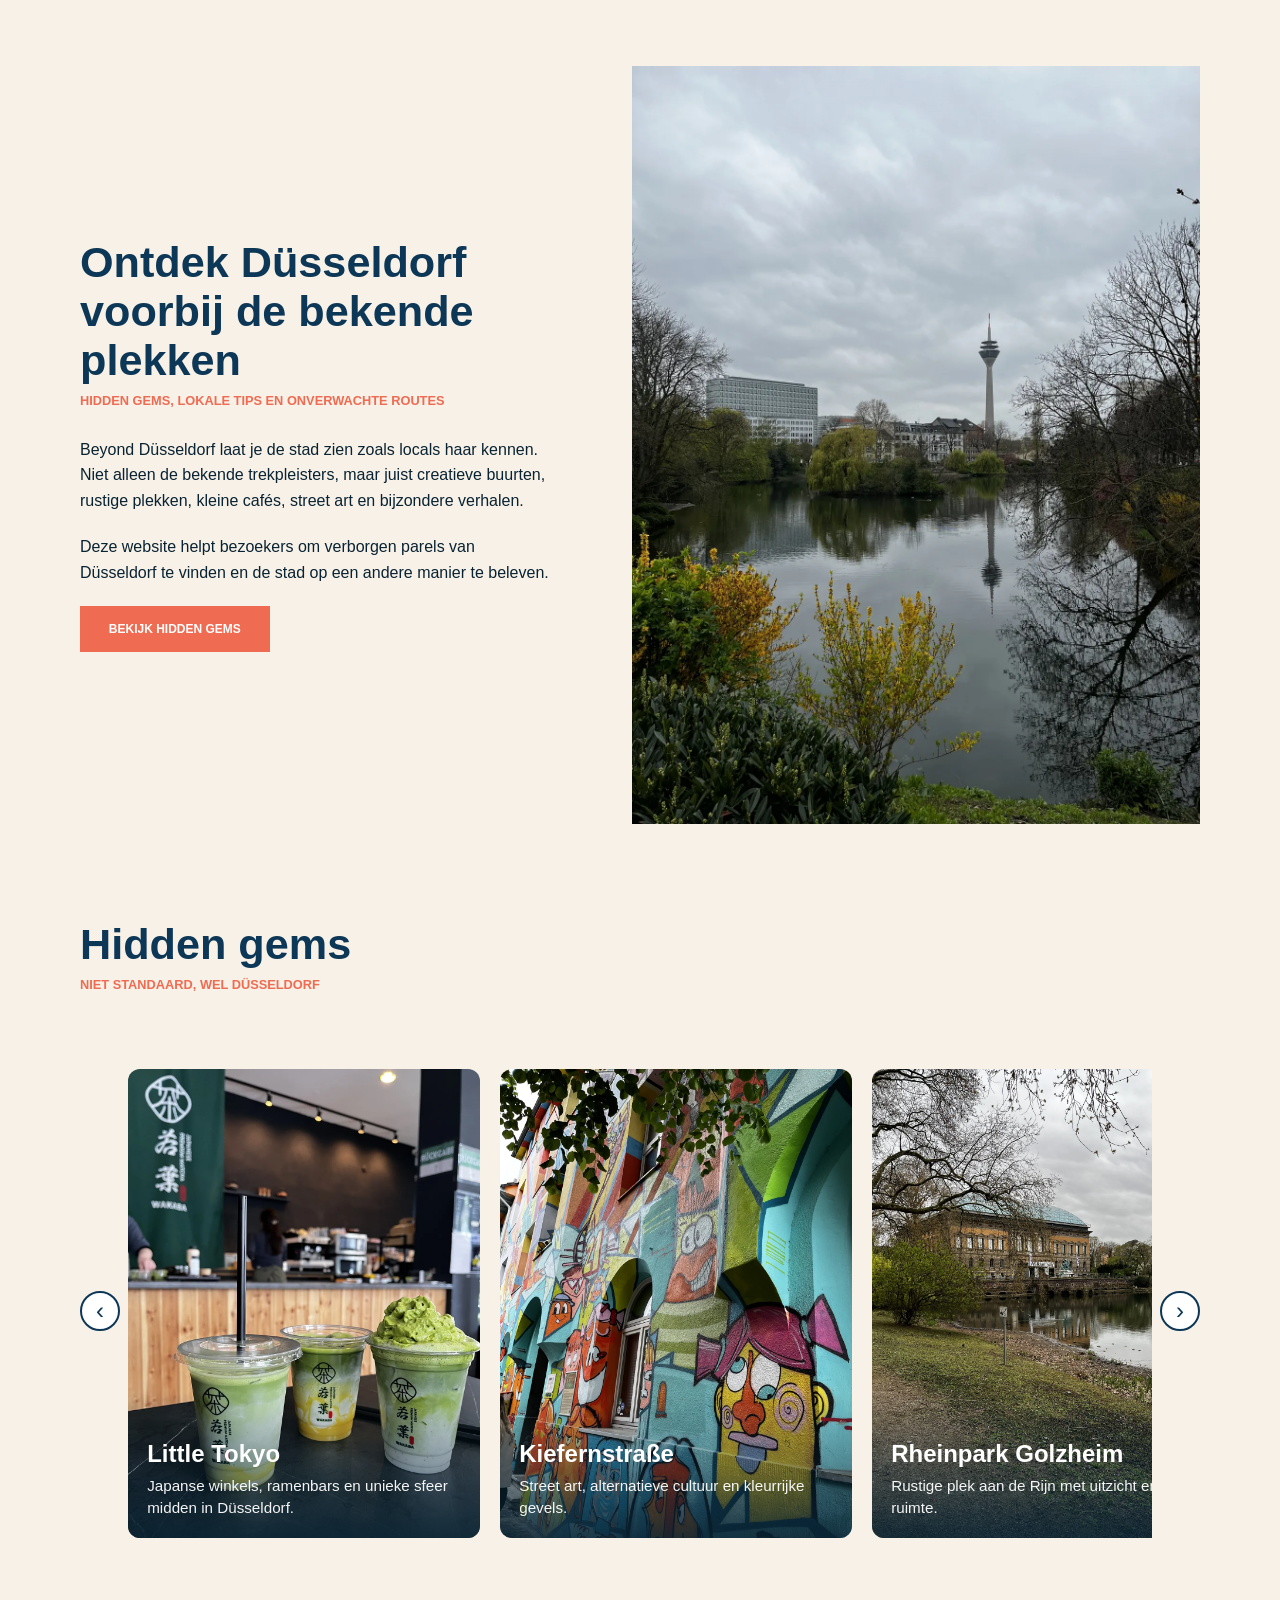
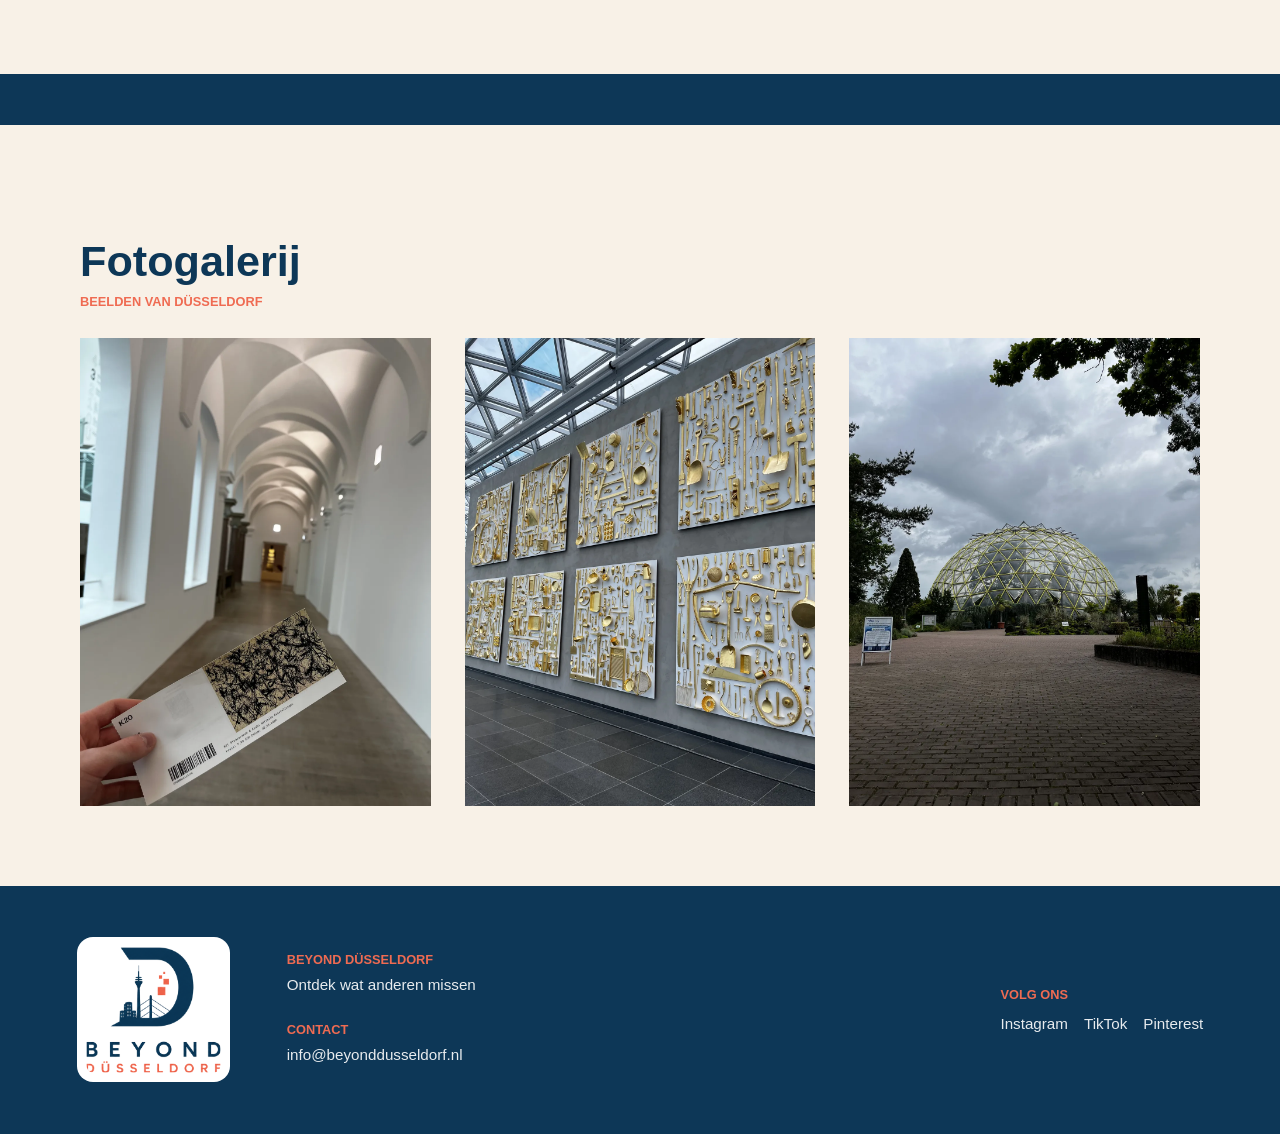
==== commit 1543a68b: "Update 3" ====
--- a/index.html
+++ b/index.html
@@ -53,17 +53,23 @@
 <main>
 
   <section class="city-highlight" id="over-dusseldorf">
-    <div class="city-box">
-      <h2>Düsseldorf</h2>
-      <p>
-        De hoofdstad van Noordrijn-Westfalen aan de Rijn telt ruim 650.000 inwoners
-        en is met de agglomeratie een van de grootste economische centra van Duitsland.
-        Mode, kunst, Japanse cultuur en de Rijnpromenade maken de stad bijzonder.
-      </p>
-      <a href="#stad-info" class="btn-over">Over Düsseldorf</a>
-    </div>
-    <div class="city-map">
-      <img src="images/duesseldorf-map.png" alt="Kaart van Düsseldorf">
+    <div class="city-highlight__inner">
+      <div class="city-panel">
+        <h2>Düsseldorf</h2>
+        <p class="city-eyebrow">Over de stad</p>
+        <p class="city-text">
+          De hoofdstad van Noordrijn-Westfalen aan de Rijn telt ruim 650.000 inwoners.
+          Met de regio is het een van de grootste economische centra van Duitsland.
+        </p>
+        <p class="city-text">
+          Mode, kunst, Japanse cultuur en de Rijnpromenade maken Düsseldorf tot een
+          stad die je het beste ontdekt voorbij de bekende routes.
+        </p>
+        <a href="#stad-info" class="btn-over">Over Düsseldorf</a>
+      </div>
+      <div class="city-visual">
+        <img src="images/duesseldorf-map.png" alt="Kaart van Düsseldorf">
+      </div>
     </div>
   </section>
 
--- a/style.css
+++ b/style.css
@@ -64,7 +64,7 @@
   width: 100%;
   height: 100%;
   object-fit: cover;
-  object-position: center 35%;
+  object-position: center center;
   opacity: 0;
   transition: opacity 1.2s ease-in-out;
   z-index: 0;
@@ -246,44 +246,65 @@
 }
 
 .city-highlight {
+  padding: clamp(3rem, 8vw, 5rem) 0 clamp(2rem, 5vw, 3rem);
+}
+
+.city-highlight__inner {
   display: grid;
-  grid-template-columns: 1fr 1fr;
-  gap: clamp(2rem, 5%, 4rem);
+  grid-template-columns: minmax(0, 42%) minmax(0, 58%);
+  gap: clamp(2.5rem, 5vw, 4.5rem);
   align-items: center;
   max-width: 75rem;
   margin: 0 auto;
-  padding: clamp(3rem, 8vw, 5rem) 0 clamp(2rem, 5vw, 3rem);
-}
-
-.city-box {
+}
+
+.city-panel {
   background: var(--coral);
   color: white;
-  padding: clamp(2rem, 4vw, 3rem);
-  border-radius: 0.5rem;
-}
-
-.city-box h2 {
-  color: white;
-  font-size: clamp(2.2rem, 5vw, 3rem);
+  padding: clamp(2.5rem, 5vw, 3.5rem);
+  min-height: 22rem;
+  display: flex;
+  flex-direction: column;
+  justify-content: center;
+  box-shadow: 0 1.25rem 2.5rem rgba(13, 55, 87, 0.14);
+}
+
+.city-panel h2 {
+  color: white;
+  font-size: clamp(2rem, 4.5vw, 2.8rem);
+  margin-bottom: 0.35rem;
+}
+
+.city-eyebrow {
+  color: rgba(255, 255, 255, 0.9);
+  text-transform: uppercase;
+  font-size: clamp(0.7rem, 1.1vw, 0.8rem);
+  font-weight: 800;
+  letter-spacing: 0.08em;
+  margin-bottom: 1.25rem;
+}
+
+.city-text {
+  color: rgba(255, 255, 255, 0.96);
   margin-bottom: 1rem;
-}
-
-.city-box p {
-  color: rgba(255, 255, 255, 0.95);
-  margin-bottom: 1.8rem;
-  font-size: clamp(0.9rem, 1.3vw, 1rem);
+  font-size: clamp(0.92rem, 1.25vw, 1rem);
   line-height: 1.65;
+}
+
+.city-text:last-of-type {
+  margin-bottom: 1.75rem;
 }
 
 .btn-over {
   display: inline-block;
+  align-self: flex-start;
   background: var(--blue);
   color: white;
-  padding: 0.9rem 1.6rem;
+  padding: 1rem 1.75rem;
   text-transform: uppercase;
   font-size: 0.75rem;
   font-weight: 800;
-  letter-spacing: 0.04em;
+  letter-spacing: 0.05em;
   transition: background 0.2s ease, transform 0.2s ease;
 }
 
@@ -292,18 +313,20 @@
   transform: translateY(-2px);
 }
 
-.city-map {
+.city-visual {
   display: flex;
   align-items: center;
   justify-content: center;
-  padding: 1rem;
-}
-
-.city-map img {
-  width: 100%;
-  max-width: 28rem;
+  min-height: clamp(16rem, 28vw, 24rem);
+  padding: 0.5rem;
+}
+
+.city-visual img {
+  width: 100%;
+  max-width: min(100%, 34rem);
   height: auto;
   display: block;
+  object-fit: contain;
 }
 
 .intro {
@@ -592,8 +615,13 @@
     padding: 0 6% 4rem;
   }
 
-  .city-highlight {
+  .city-highlight__inner {
     grid-template-columns: 1fr;
+    gap: 2rem;
+  }
+
+  .city-panel {
+    min-height: auto;
   }
 
   .intro {
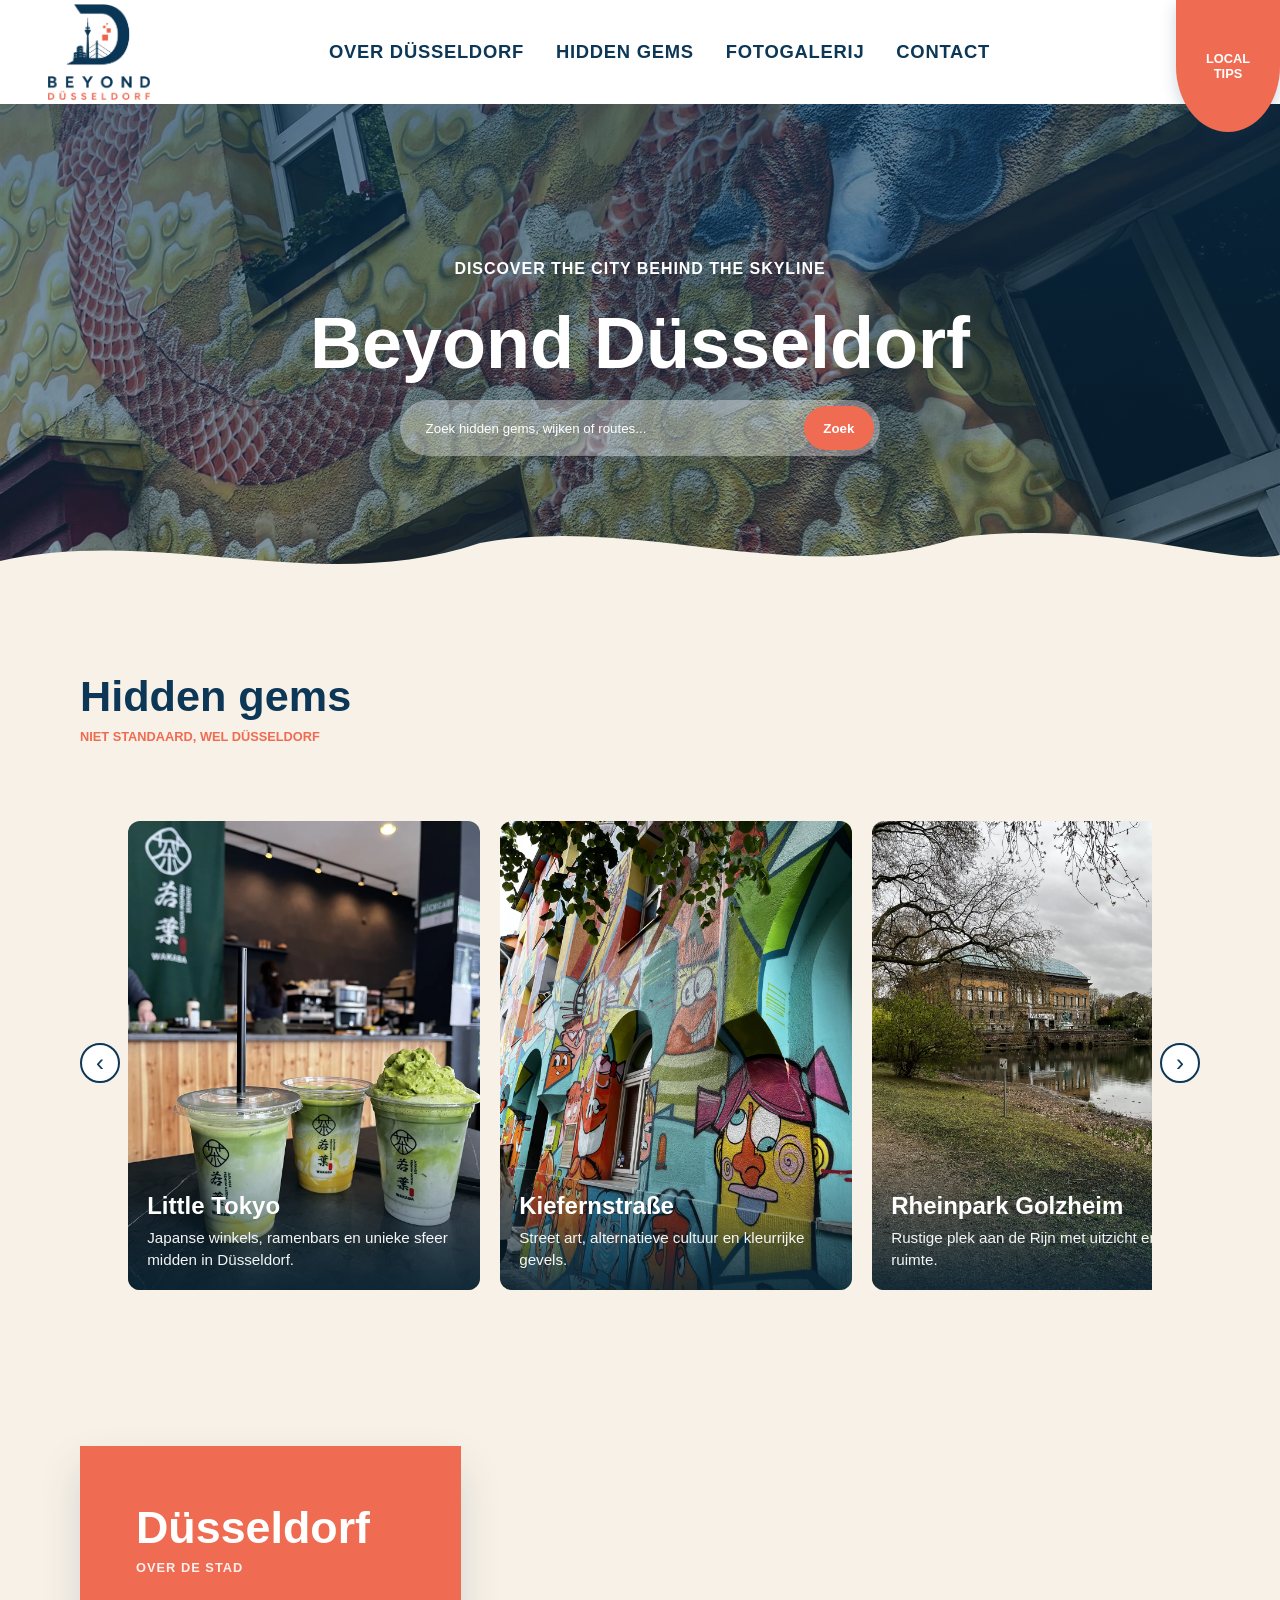
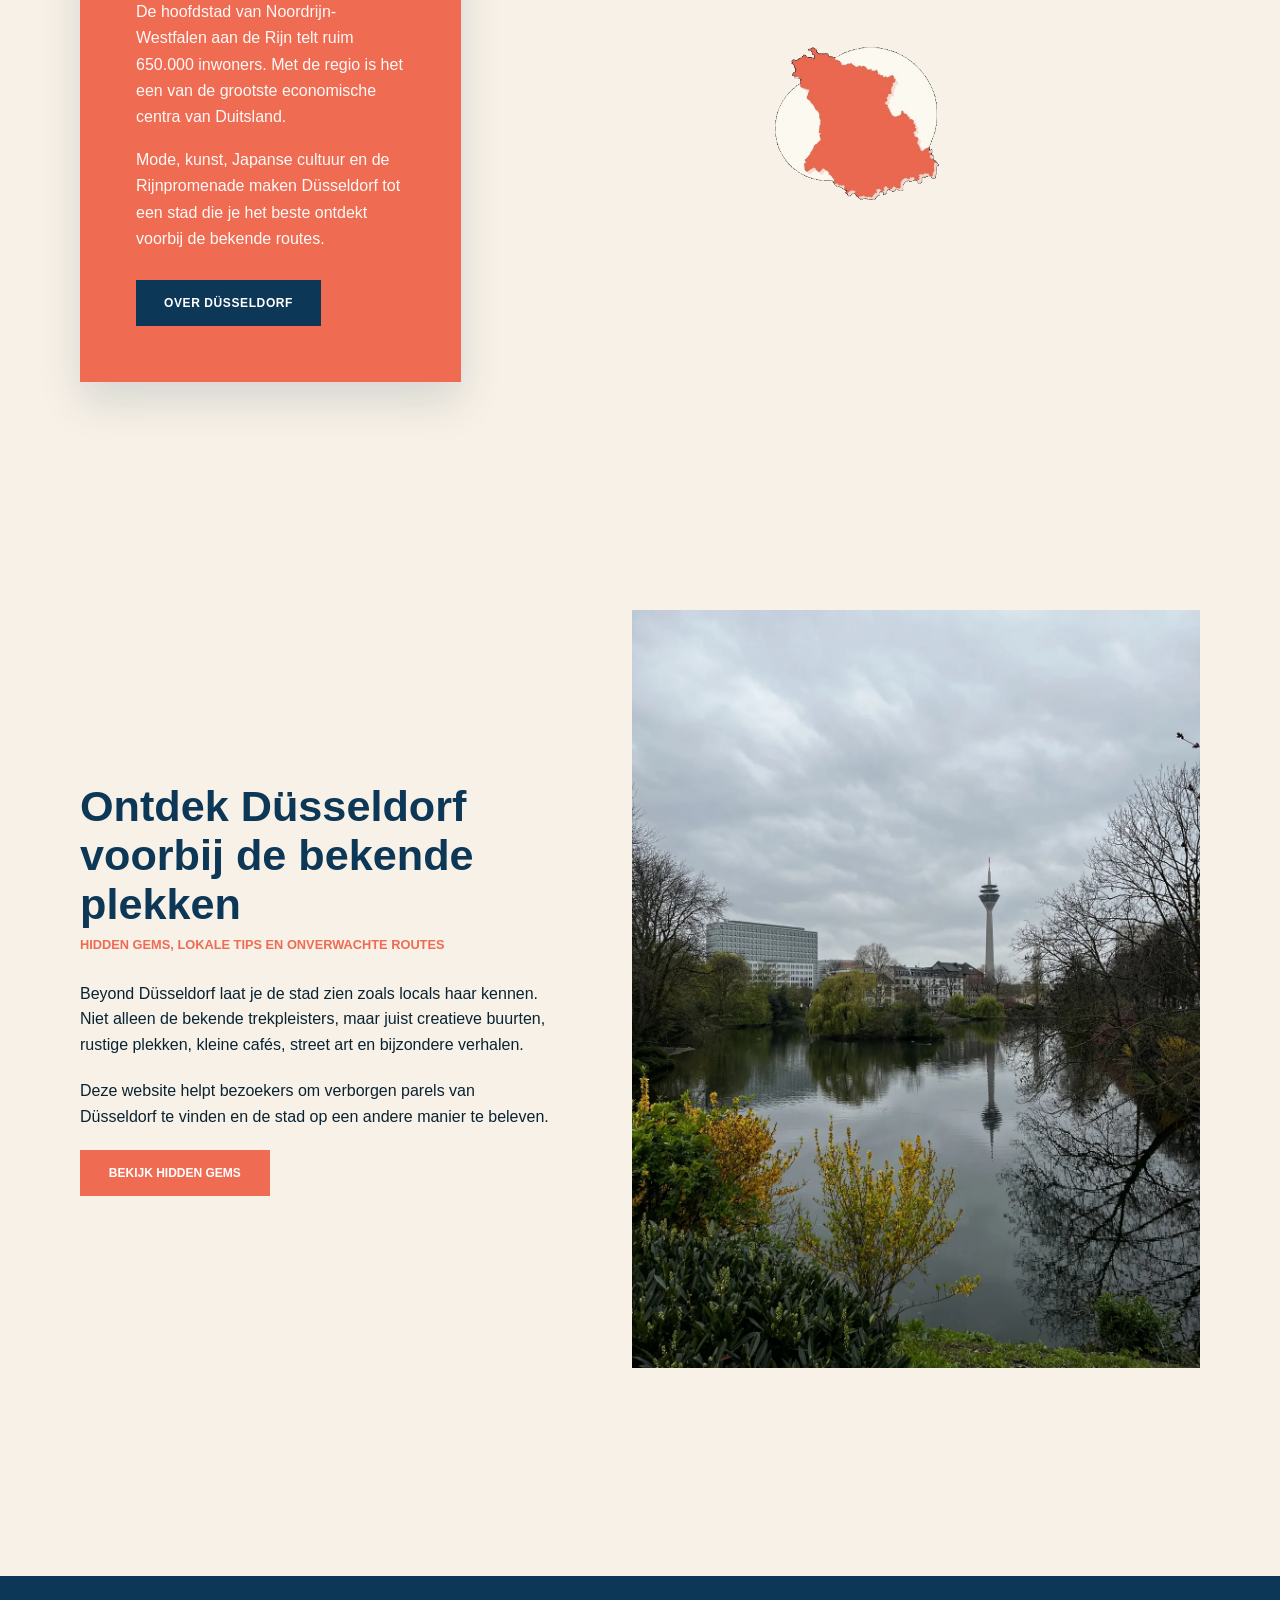
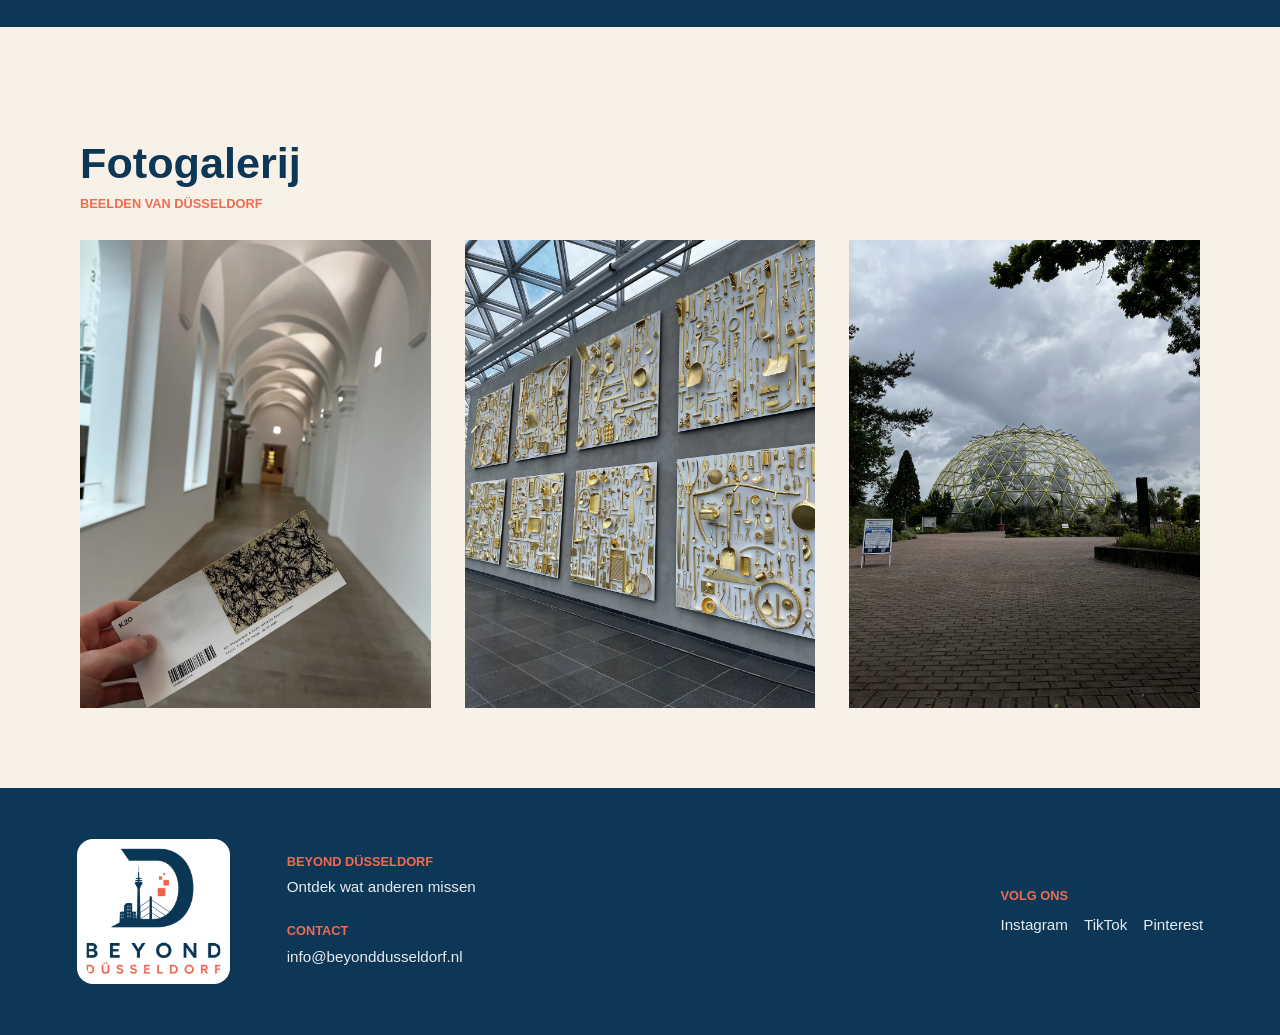
==== commit c56b7290: "5" ====
--- a/index.html
+++ b/index.html
@@ -51,6 +51,85 @@
 </header>
 
 <main>
+
+  <section class="gems" id="hidden-gems">
+    <div class="section-title">
+      <div>
+        <h2>Hidden gems</h2>
+        <h4>Niet standaard, wel Düsseldorf</h4>
+      </div>
+    </div>
+
+    <div class="gem-carousel">
+      <button type="button" class="gem-nav gem-nav-prev" aria-label="Vorige hidden gem">&lsaquo;</button>
+      <div class="gem-track" tabindex="0">
+        <article class="gem-card">
+          <img src="images/gem-little-tokyo.webp" alt="Matcha-drankjes bij Wakaba café" class="gem-image">
+          <div class="gem-overlay">
+            <h3>Little Tokyo</h3>
+            <p>Japanse winkels, ramenbars en unieke sfeer midden in Düsseldorf.</p>
+          </div>
+        </article>
+
+        <article class="gem-card">
+          <img src="images/gem-kiefernstrasse.webp" alt="Kleurrijke street art op een gevel" class="gem-image">
+          <div class="gem-overlay">
+            <h3>Kiefernstraße</h3>
+            <p>Street art, alternatieve cultuur en kleurrijke gevels.</p>
+          </div>
+        </article>
+
+        <article class="gem-card">
+          <img src="images/gem-rheinpark.webp" alt="K21 Ständehaus met water en reflectie" class="gem-image">
+          <div class="gem-overlay">
+            <h3>Rheinpark Golzheim</h3>
+            <p>Rustige plek aan de Rijn met uitzicht en ruimte.</p>
+          </div>
+        </article>
+
+        <article class="gem-card">
+          <img src="images/gem-immermannstrasse.webp" alt="Aziatische muurschildering met draak" class="gem-image">
+          <div class="gem-overlay">
+            <h3>Immermannstraße</h3>
+            <p>De grootste Little Tokyo van Europa: Aziatische winkels en restaurants.</p>
+          </div>
+        </article>
+
+        <article class="gem-card">
+          <img src="images/gem-hanaro.webp" alt="Hanaro Markt winkelgevel" class="gem-image">
+          <div class="gem-overlay">
+            <h3>Hanaro Markt</h3>
+            <p>Koreaanse en Aziatische supermarkt met street food om de hoek.</p>
+          </div>
+        </article>
+
+        <article class="gem-card">
+          <img src="images/gem-kunst.webp" alt="Entreekaartje K20 Kunstsammlung" class="gem-image">
+          <div class="gem-overlay">
+            <h3>K20 / K21</h3>
+            <p>Wereldklasse moderne kunst in het historische Ständehaus.</p>
+          </div>
+        </article>
+
+        <article class="gem-card">
+          <img src="images/gem-botanisch.webp" alt="Botanische tuin met glazen koepel" class="gem-image">
+          <div class="gem-overlay">
+            <h3>Botanische tuin</h3>
+            <p>Tropische planten onder een iconische glazen koepel op de campus.</p>
+          </div>
+        </article>
+
+        <article class="gem-card">
+          <img src="images/gem-rheinturm.webp" alt="Park met Rheinturm en reflectie" class="gem-image">
+          <div class="gem-overlay">
+            <h3>Rheinturm &amp; park</h3>
+            <p>Iconisch uitzichtpunt en groene oevers langs het water.</p>
+          </div>
+        </article>
+      </div>
+      <button type="button" class="gem-nav gem-nav-next" aria-label="Volgende hidden gem">&rsaquo;</button>
+    </div>
+  </section>
 
   <section class="city-highlight" id="over-dusseldorf">
     <div class="city-highlight__inner">
@@ -97,85 +176,6 @@
     </div>
   </section>
 
-  <section class="gems" id="hidden-gems">
-    <div class="section-title">
-      <div>
-        <h2>Hidden gems</h2>
-        <h4>Niet standaard, wel Düsseldorf</h4>
-      </div>
-    </div>
-
-    <div class="gem-carousel">
-      <button type="button" class="gem-nav gem-nav-prev" aria-label="Vorige hidden gem">&lsaquo;</button>
-      <div class="gem-track" tabindex="0">
-        <article class="gem-card">
-          <img src="images/gem-little-tokyo.webp" alt="Matcha-drankjes bij Wakaba café" class="gem-image">
-          <div class="gem-overlay">
-            <h3>Little Tokyo</h3>
-            <p>Japanse winkels, ramenbars en unieke sfeer midden in Düsseldorf.</p>
-          </div>
-        </article>
-
-        <article class="gem-card">
-          <img src="images/gem-kiefernstrasse.webp" alt="Kleurrijke street art op een gevel" class="gem-image">
-          <div class="gem-overlay">
-            <h3>Kiefernstraße</h3>
-            <p>Street art, alternatieve cultuur en kleurrijke gevels.</p>
-          </div>
-        </article>
-
-        <article class="gem-card">
-          <img src="images/gem-rheinpark.webp" alt="K21 Ständehaus met water en reflectie" class="gem-image">
-          <div class="gem-overlay">
-            <h3>Rheinpark Golzheim</h3>
-            <p>Rustige plek aan de Rijn met uitzicht en ruimte.</p>
-          </div>
-        </article>
-
-        <article class="gem-card">
-          <img src="images/gem-immermannstrasse.webp" alt="Aziatische muurschildering met draak" class="gem-image">
-          <div class="gem-overlay">
-            <h3>Immermannstraße</h3>
-            <p>De grootste Little Tokyo van Europa: Aziatische winkels en restaurants.</p>
-          </div>
-        </article>
-
-        <article class="gem-card">
-          <img src="images/gem-hanaro.webp" alt="Hanaro Markt winkelgevel" class="gem-image">
-          <div class="gem-overlay">
-            <h3>Hanaro Markt</h3>
-            <p>Koreaanse en Aziatische supermarkt met street food om de hoek.</p>
-          </div>
-        </article>
-
-        <article class="gem-card">
-          <img src="images/gem-kunst.webp" alt="Entreekaartje K20 Kunstsammlung" class="gem-image">
-          <div class="gem-overlay">
-            <h3>K20 / K21</h3>
-            <p>Wereldklasse moderne kunst in het historische Ständehaus.</p>
-          </div>
-        </article>
-
-        <article class="gem-card">
-          <img src="images/gem-botanisch.webp" alt="Botanische tuin met glazen koepel" class="gem-image">
-          <div class="gem-overlay">
-            <h3>Botanische tuin</h3>
-            <p>Tropische planten onder een iconische glazen koepel op de campus.</p>
-          </div>
-        </article>
-
-        <article class="gem-card">
-          <img src="images/gem-rheinturm.webp" alt="Park met Rheinturm en reflectie" class="gem-image">
-          <div class="gem-overlay">
-            <h3>Rheinturm &amp; park</h3>
-            <p>Iconisch uitzichtpunt en groene oevers langs het water.</p>
-          </div>
-        </article>
-      </div>
-      <button type="button" class="gem-nav gem-nav-next" aria-label="Volgende hidden gem">&rsaquo;</button>
-    </div>
-  </section>
-
   <div class="section-divider" aria-hidden="true"></div>
 
   <section class="events" id="fotogalerij">
--- a/style.css
+++ b/style.css
@@ -246,13 +246,13 @@
 }
 
 .city-highlight {
-  padding: clamp(3rem, 8vw, 5rem) 0 clamp(2rem, 5vw, 3rem);
+  padding: clamp(4rem, 9vw, 6rem) 0 clamp(2rem, 5vw, 3rem);
 }
 
 .city-highlight__inner {
   display: grid;
-  grid-template-columns: minmax(0, 42%) minmax(0, 58%);
-  gap: clamp(2.5rem, 5vw, 4.5rem);
+  grid-template-columns: minmax(0, 34%) minmax(0, 66%);
+  gap: clamp(2rem, 4vw, 3.5rem);
   align-items: center;
   max-width: 75rem;
   margin: 0 auto;
@@ -317,13 +317,14 @@
   display: flex;
   align-items: center;
   justify-content: center;
-  min-height: clamp(16rem, 28vw, 24rem);
-  padding: 0.5rem;
+  min-height: clamp(22rem, 42vw, 34rem);
+  padding: 0;
 }
 
 .city-visual img {
   width: 100%;
-  max-width: min(100%, 34rem);
+  max-width: 100%;
+  max-height: clamp(24rem, 48vw, 38rem);
   height: auto;
   display: block;
   object-fit: contain;
@@ -389,6 +390,10 @@
   max-width: 75rem;
   margin-left: auto;
   margin-right: auto;
+}
+
+.gems {
+  padding-top: clamp(2.5rem, 6vw, 4rem);
 }
 
 .section-title {
@@ -624,6 +629,14 @@
     min-height: auto;
   }
 
+  .city-visual {
+    min-height: clamp(18rem, 55vw, 26rem);
+  }
+
+  .city-visual img {
+    max-height: clamp(18rem, 55vw, 26rem);
+  }
+
   .intro {
     grid-template-columns: 1fr;
   }
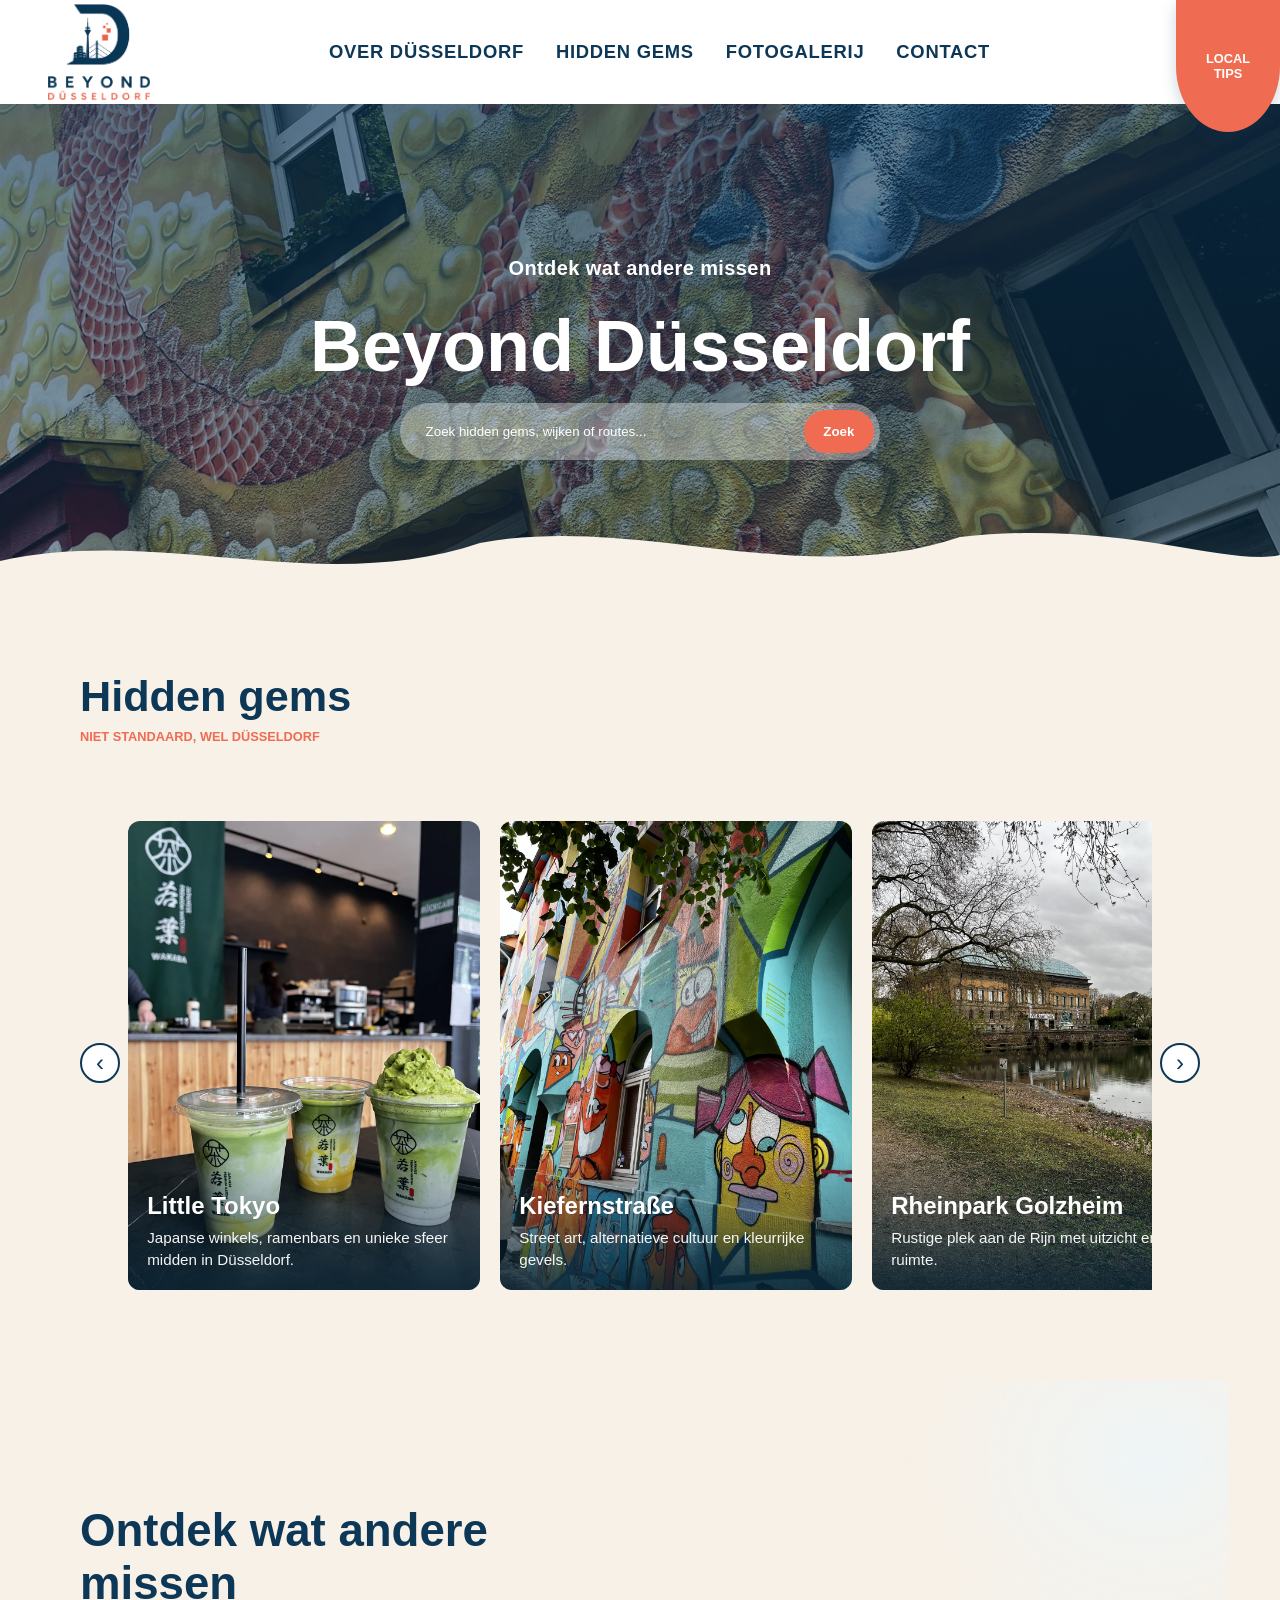
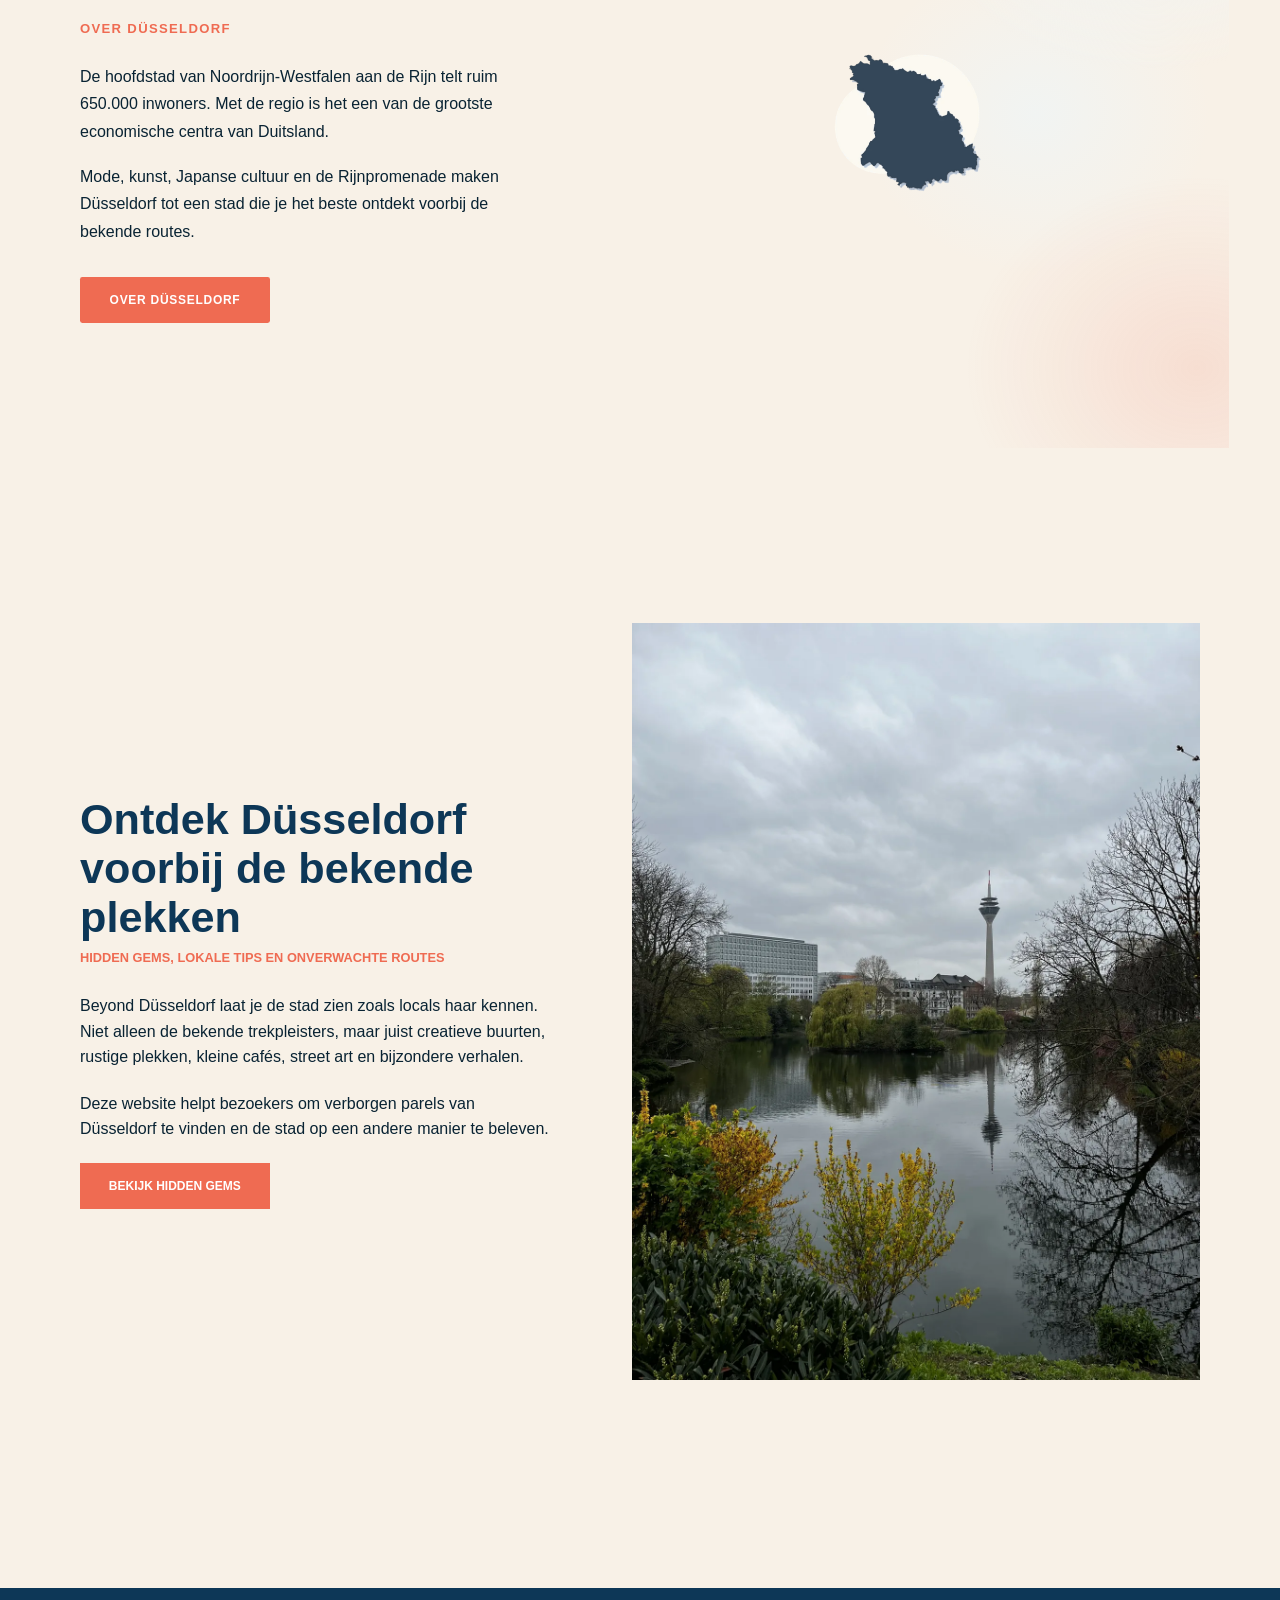
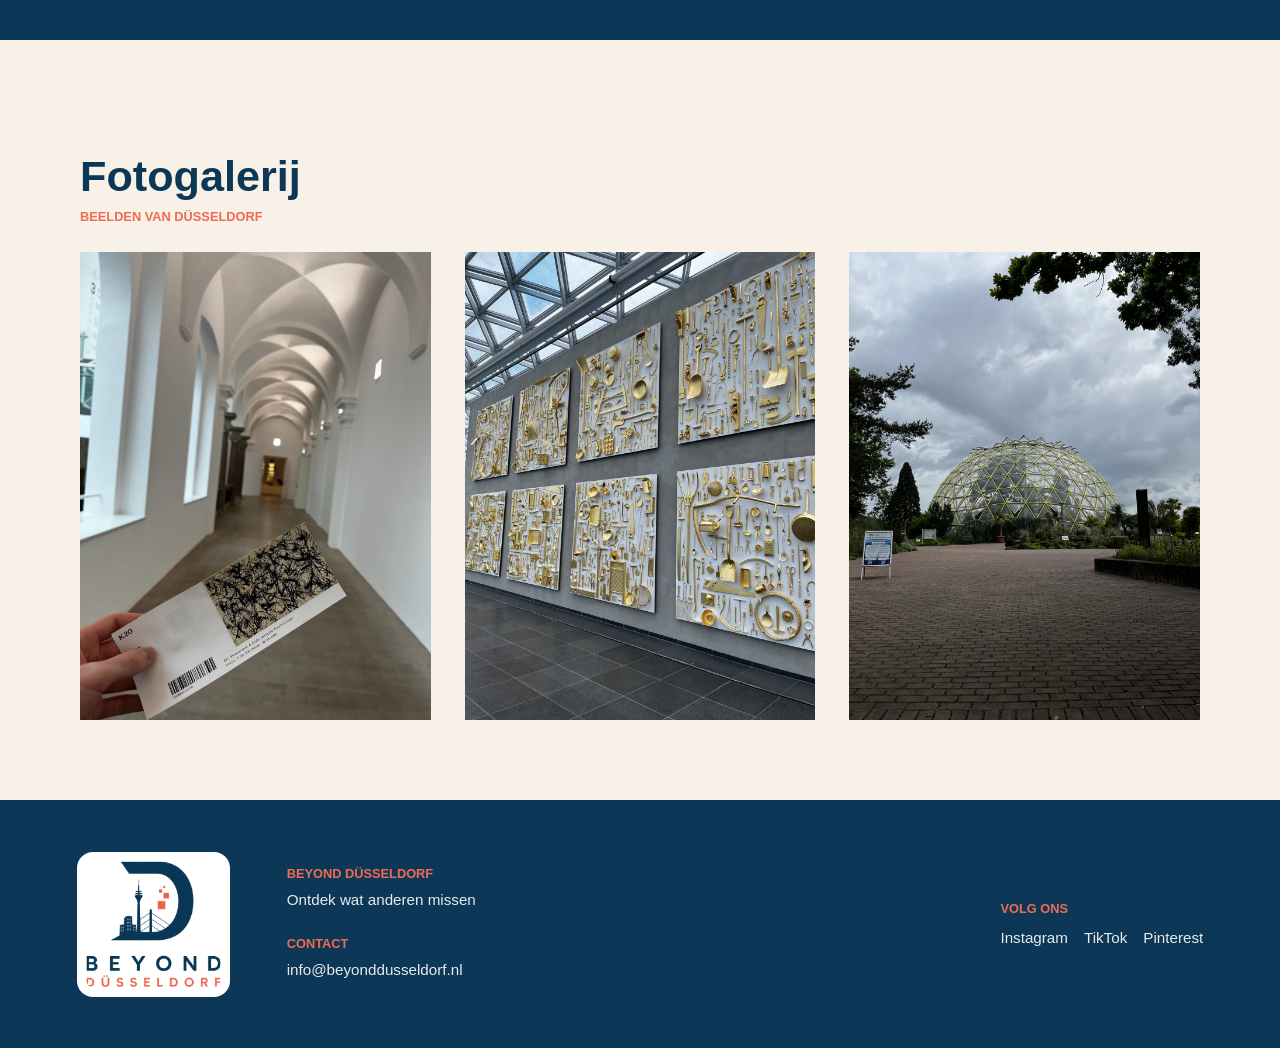
==== commit 8ad9632f: "8" ====
--- a/index.html
+++ b/index.html
@@ -38,7 +38,7 @@
     </div>
     <div class="hero-overlay"></div>
     <div class="hero-content">
-    <p>Discover the city behind the skyline</p>
+    <p>Ontdek wat andere missen</p>
     <h1>Beyond Düsseldorf</h1>
 
     <div class="search">
@@ -133,9 +133,9 @@
 
   <section class="city-highlight" id="over-dusseldorf">
     <div class="city-highlight__inner">
-      <div class="city-panel">
-        <h2>Düsseldorf</h2>
-        <p class="city-eyebrow">Over de stad</p>
+      <div class="city-content">
+        <h2 class="city-title">Ontdek wat andere missen</h2>
+        <p class="city-eyebrow">Over Düsseldorf</p>
         <p class="city-text">
           De hoofdstad van Noordrijn-Westfalen aan de Rijn telt ruim 650.000 inwoners.
           Met de regio is het een van de grootste economische centra van Duitsland.
@@ -147,6 +147,7 @@
         <a href="#stad-info" class="btn-over">Over Düsseldorf</a>
       </div>
       <div class="city-visual">
+        <div class="city-visual__blobs" aria-hidden="true"></div>
         <img src="images/duesseldorf-map.png" alt="Kaart van Düsseldorf">
       </div>
     </div>
--- a/style.css
+++ b/style.css
@@ -195,10 +195,10 @@
 }
 
 .hero-content p {
-  text-transform: uppercase;
+  text-transform: none;
   font-weight: 700;
-  letter-spacing: 0.06rem;
-  font-size: clamp(0.8rem, 1.5vw, 1rem);
+  letter-spacing: 0.02em;
+  font-size: clamp(1rem, 2vw, 1.25rem);
 }
 
 .hero-content h1 {
@@ -246,88 +246,103 @@
 }
 
 .city-highlight {
-  padding: clamp(4rem, 9vw, 6rem) 0 clamp(2rem, 5vw, 3rem);
+  padding: clamp(4rem, 10vw, 7rem) 0 clamp(3rem, 6vw, 5rem);
 }
 
 .city-highlight__inner {
   display: grid;
-  grid-template-columns: minmax(0, 34%) minmax(0, 66%);
-  gap: clamp(2rem, 4vw, 3.5rem);
+  grid-template-columns: minmax(0, 42%) minmax(0, 58%);
+  gap: clamp(2.5rem, 5vw, 4.5rem);
   align-items: center;
   max-width: 75rem;
   margin: 0 auto;
 }
 
-.city-panel {
-  background: var(--coral);
-  color: white;
-  padding: clamp(2.5rem, 5vw, 3.5rem);
-  min-height: 22rem;
+.city-content {
   display: flex;
   flex-direction: column;
-  justify-content: center;
-  box-shadow: 0 1.25rem 2.5rem rgba(13, 55, 87, 0.14);
-}
-
-.city-panel h2 {
-  color: white;
-  font-size: clamp(2rem, 4.5vw, 2.8rem);
-  margin-bottom: 0.35rem;
+  align-items: flex-start;
+  text-align: left;
+}
+
+.city-title {
+  color: var(--blue);
+  font-size: clamp(2rem, 4.5vw, 2.85rem);
+  font-weight: 800;
+  line-height: 1.15;
+  margin-bottom: 0.5rem;
+  text-transform: none;
 }
 
 .city-eyebrow {
-  color: rgba(255, 255, 255, 0.9);
+  color: var(--coral);
   text-transform: uppercase;
-  font-size: clamp(0.7rem, 1.1vw, 0.8rem);
+  font-size: clamp(0.72rem, 1.1vw, 0.82rem);
   font-weight: 800;
-  letter-spacing: 0.08em;
-  margin-bottom: 1.25rem;
+  letter-spacing: 0.1em;
+  margin-bottom: 1.5rem;
 }
 
 .city-text {
-  color: rgba(255, 255, 255, 0.96);
-  margin-bottom: 1rem;
-  font-size: clamp(0.92rem, 1.25vw, 1rem);
-  line-height: 1.65;
+  color: var(--dark);
+  margin-bottom: 1.15rem;
+  font-size: clamp(0.95rem, 1.25vw, 1.02rem);
+  line-height: 1.7;
+  max-width: 34rem;
 }
 
 .city-text:last-of-type {
-  margin-bottom: 1.75rem;
+  margin-bottom: 2rem;
 }
 
 .btn-over {
   display: inline-block;
-  align-self: flex-start;
-  background: var(--blue);
-  color: white;
-  padding: 1rem 1.75rem;
+  background: var(--coral);
+  color: white;
+  padding: 1rem 1.85rem;
   text-transform: uppercase;
   font-size: 0.75rem;
   font-weight: 800;
-  letter-spacing: 0.05em;
+  letter-spacing: 0.06em;
+  border-radius: 0.15rem;
   transition: background 0.2s ease, transform 0.2s ease;
 }
 
 .btn-over:hover {
-  background: var(--dark);
+  background: #d85a44;
   transform: translateY(-2px);
 }
 
 .city-visual {
+  position: relative;
   display: flex;
   align-items: center;
   justify-content: center;
-  min-height: clamp(22rem, 42vw, 34rem);
-  padding: 0;
+  min-height: clamp(18rem, 42vw, 30rem);
+  padding: 1rem 0;
+}
+
+.city-visual__blobs {
+  position: absolute;
+  inset: -8% -5%;
+  z-index: 0;
+  pointer-events: none;
+  background:
+    radial-gradient(ellipse 55% 45% at 88% 12%, rgba(238, 245, 247, 0.95) 0%, transparent 70%),
+    radial-gradient(ellipse 50% 40% at 95% 88%, rgba(239, 107, 82, 0.14) 0%, transparent 72%),
+    radial-gradient(ellipse 40% 35% at 70% 50%, rgba(238, 245, 247, 0.7) 0%, transparent 68%);
 }
 
 .city-visual img {
+  position: relative;
+  z-index: 1;
   width: 100%;
   max-width: 100%;
-  max-height: clamp(24rem, 48vw, 38rem);
   height: auto;
+  max-height: clamp(22rem, 50vw, 34rem);
   display: block;
   object-fit: contain;
+  object-position: center;
 }
 
 .intro {
@@ -625,16 +640,12 @@
     gap: 2rem;
   }
 
-  .city-panel {
-    min-height: auto;
-  }
-
   .city-visual {
-    min-height: clamp(18rem, 55vw, 26rem);
+    min-height: clamp(14rem, 50vw, 22rem);
   }
 
   .city-visual img {
-    max-height: clamp(18rem, 55vw, 26rem);
+    max-height: clamp(16rem, 55vw, 24rem);
   }
 
   .intro {
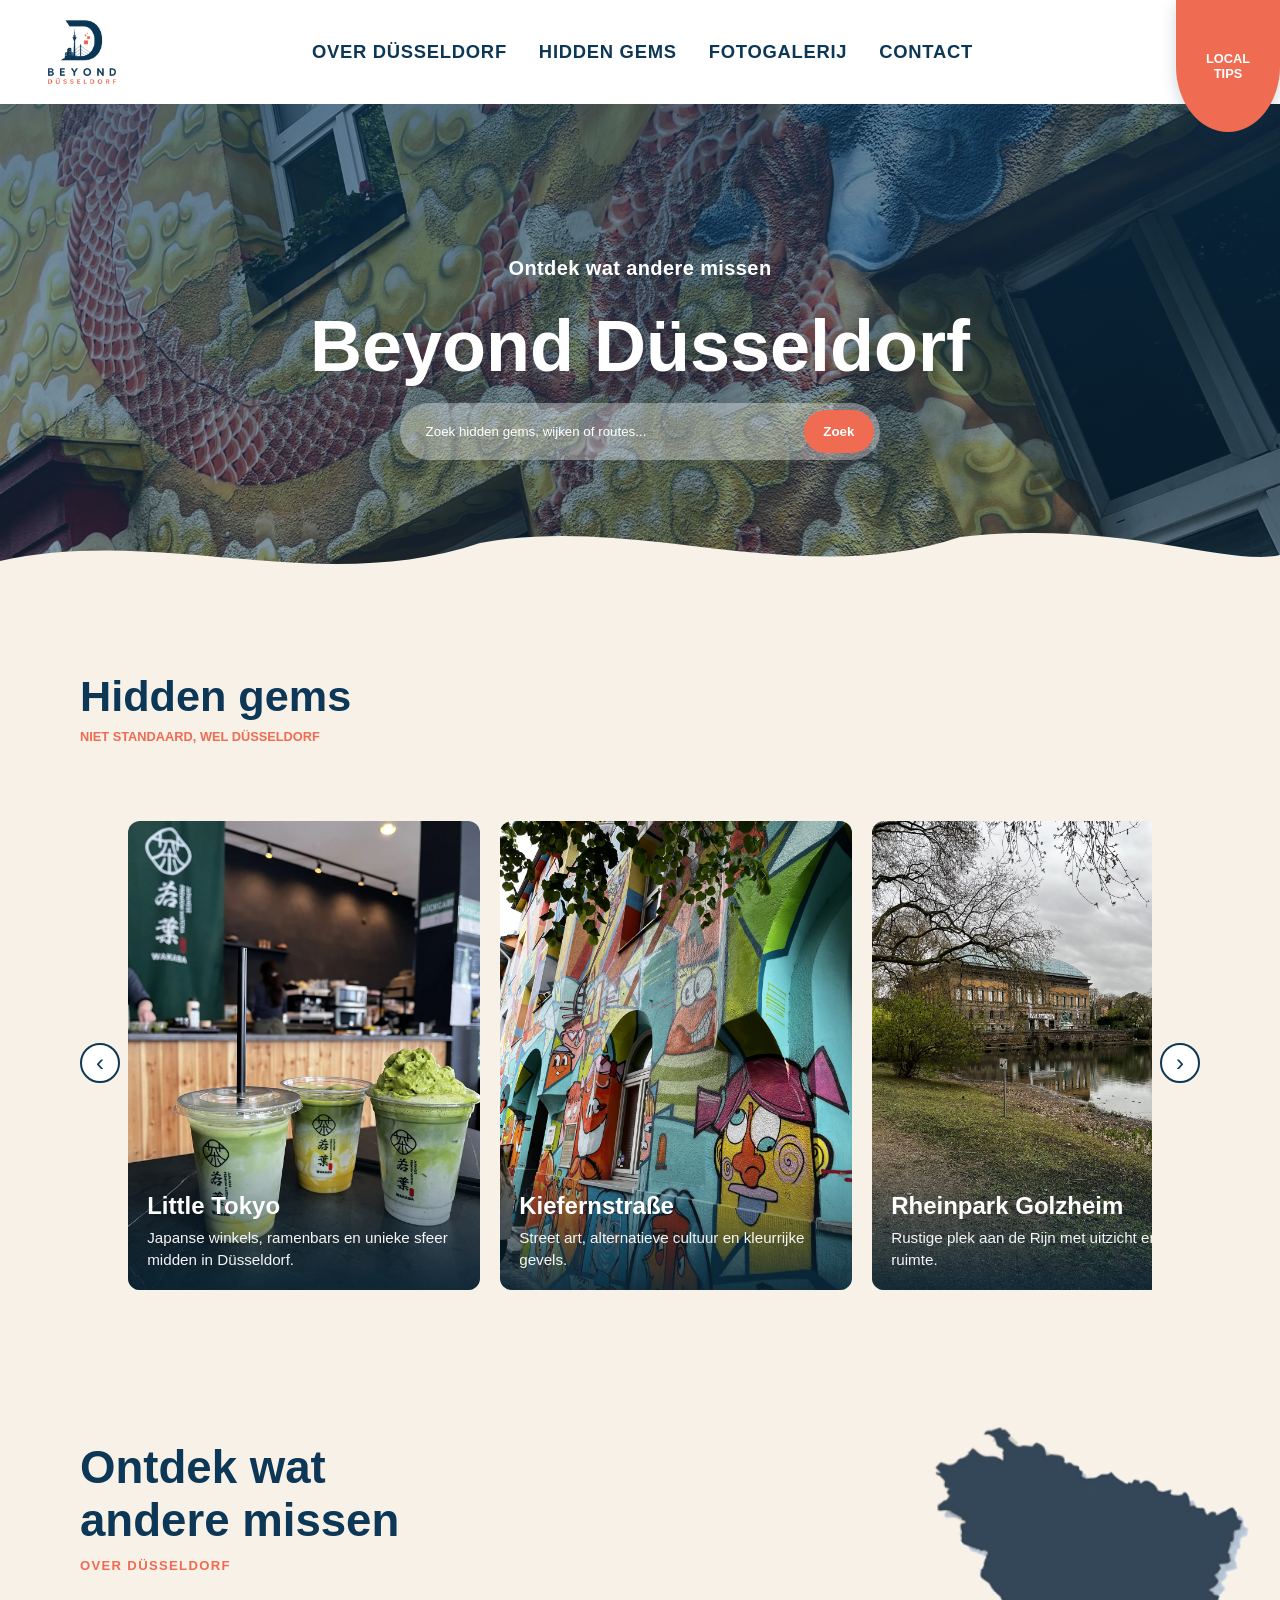
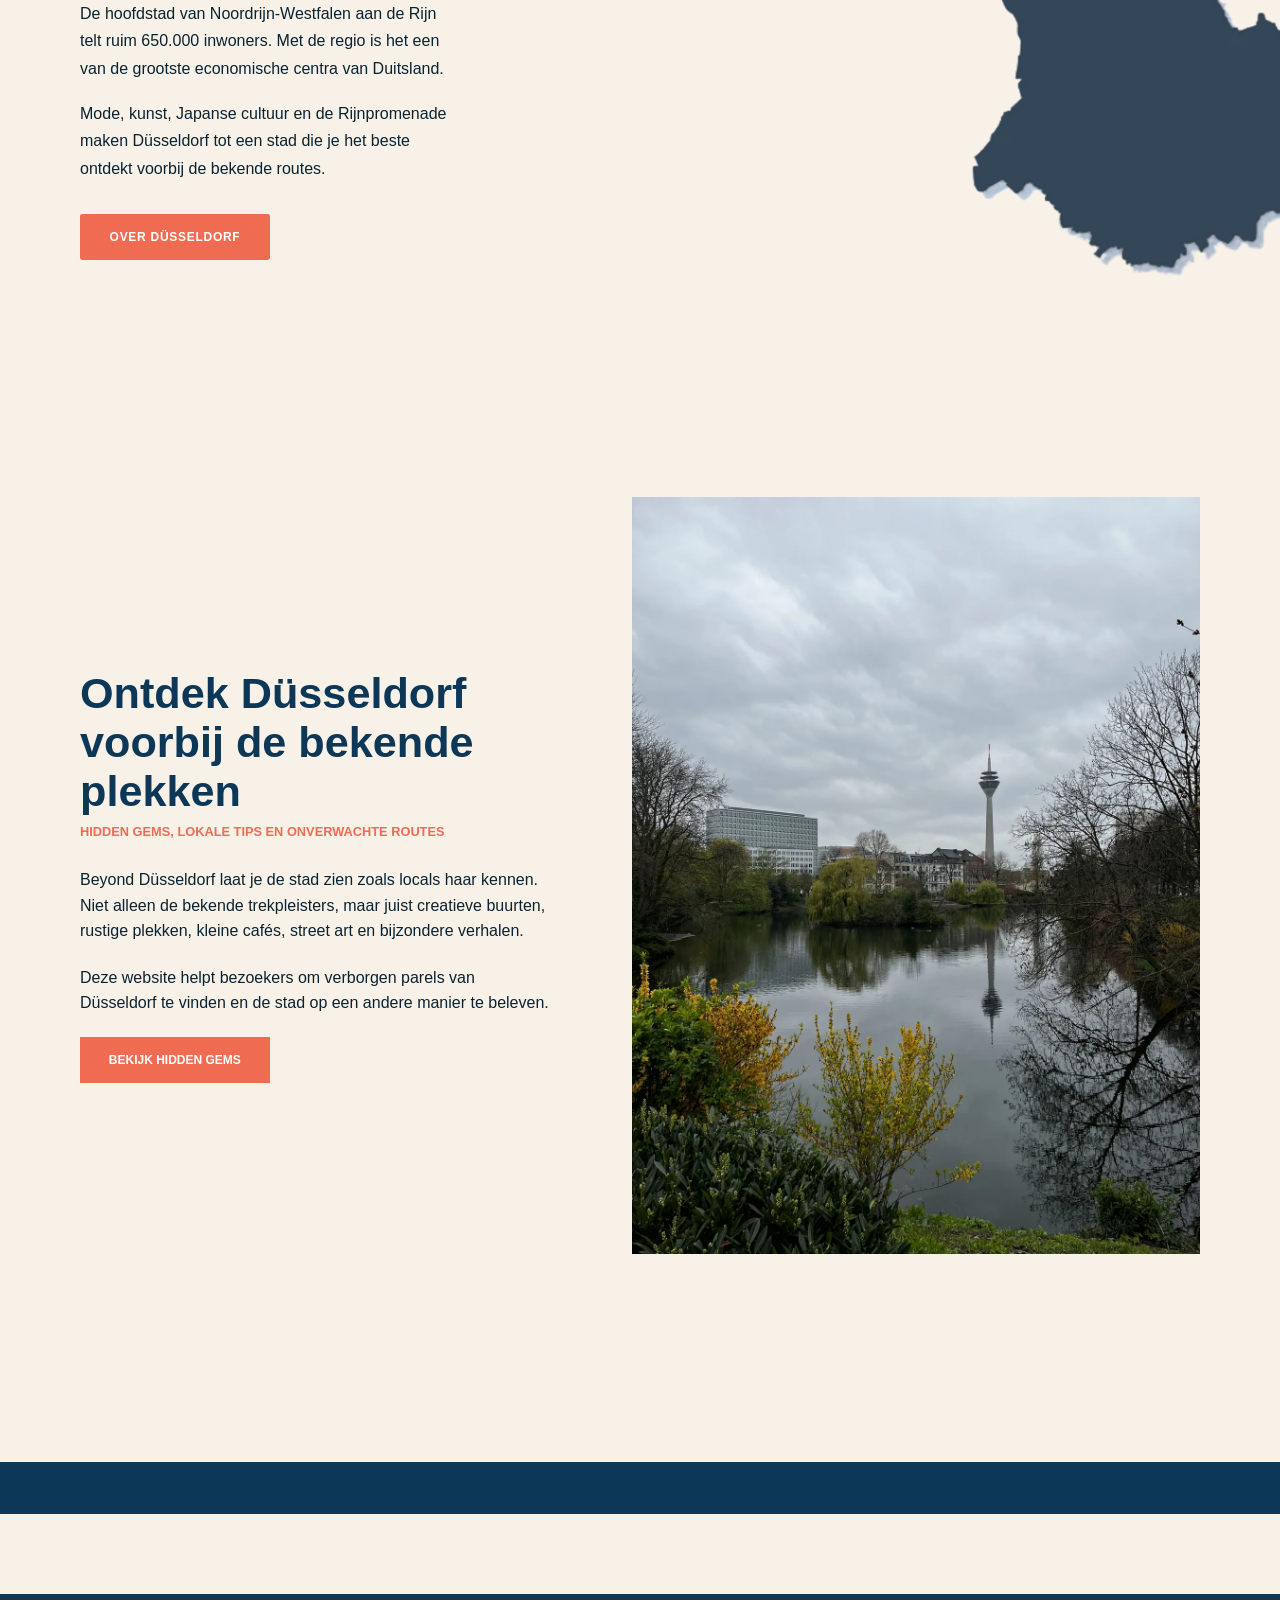
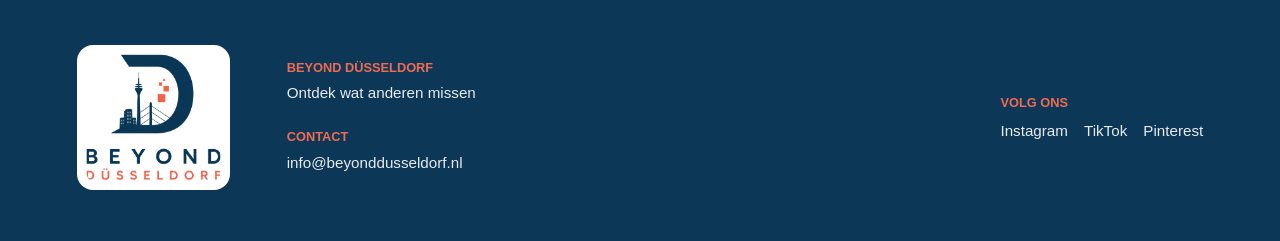
==== commit 38678332: "Fotogalerij + kaart" ====
--- a/index.html
+++ b/index.html
@@ -19,7 +19,7 @@
   <ul class="nav-links">
     <li><a href="#over-dusseldorf">Over Düsseldorf</a></li>
     <li><a href="#hidden-gems">Hidden gems</a></li>
-    <li><a href="#fotogalerij">Fotogalerij</a></li>
+    <li><a href="fotogalerij.html">Fotogalerij</a></li>
     <li><a href="#contact">Contact</a></li>
   </ul>
 </nav>
@@ -148,7 +148,7 @@
       </div>
       <div class="city-visual">
         <div class="city-visual__blobs" aria-hidden="true"></div>
-        <img src="images/duesseldorf-map.png" alt="Kaart van Düsseldorf">
+        <img src="images/duesseldorf-map.png?v=3" alt="Kaart van Düsseldorf">
       </div>
     </div>
   </section>
@@ -178,17 +178,6 @@
   </section>
 
   <div class="section-divider" aria-hidden="true"></div>
-
-  <section class="events" id="fotogalerij">
-    <h2>Fotogalerij</h2>
-    <h4>Beelden van Düsseldorf</h4>
-
-    <div class="event-grid">
-      <img src="images/event-1.webp" alt="Entreekaartje K20 Kunstsammlung Nordrhein-Westfalen" class="event-card">
-      <img src="images/event-2.webp" alt="Gouden kunstinstallatie in museum, Düsseldorf" class="event-card">
-      <img src="images/event-3.webp" alt="Botanische tuin met glazen koepel in Düsseldorf" class="event-card">
-    </div>
-  </section>
 
 </main>
 
--- a/style.css
+++ b/style.css
@@ -117,18 +117,17 @@
 
 .logo-link {
   flex: 0 0 auto;
-  height: 100%;
-  align-self: stretch;
-  display: flex;
-  align-items: center;
-  padding: 0.25rem 0;
+  align-self: center;
+  display: flex;
+  align-items: center;
+  padding: 0.35rem 0;
 }
 
 .logo {
   width: auto;
-  height: 100%;
-  max-height: 100%;
-  max-width: min(12rem, 32vw);
+  height: auto;
+  max-height: 4rem;
+  max-width: min(9rem, 28vw);
   padding: 0;
   border-radius: 0;
   object-fit: contain;
@@ -154,7 +153,8 @@
   transition: color 0.2s ease;
 }
 
-.nav-links a:hover {
+.nav-links a:hover,
+.nav-links a.nav-active {
   color: var(--coral);
 }
 
@@ -247,22 +247,27 @@
 
 .city-highlight {
   padding: clamp(4rem, 10vw, 7rem) 0 clamp(3rem, 6vw, 5rem);
+  overflow: visible;
 }
 
 .city-highlight__inner {
   display: grid;
-  grid-template-columns: minmax(0, 42%) minmax(0, 58%);
-  gap: clamp(2.5rem, 5vw, 4.5rem);
+  grid-template-columns: minmax(0, 34%) minmax(0, 66%);
+  gap: clamp(1rem, 2vw, 1.5rem);
   align-items: center;
   max-width: 75rem;
   margin: 0 auto;
 }
 
 .city-content {
+  position: relative;
+  z-index: 2;
   display: flex;
   flex-direction: column;
   align-items: flex-start;
   text-align: left;
+  max-width: 26rem;
+  padding: 0.5rem 0;
 }
 
 .city-title {
@@ -314,35 +319,27 @@
 }
 
 .city-visual {
-  position: relative;
-  display: flex;
-  align-items: center;
-  justify-content: center;
-  min-height: clamp(18rem, 42vw, 30rem);
-  padding: 1rem 0;
+  display: flex;
+  align-items: center;
+  justify-content: flex-end;
+  width: 100%;
+  min-height: clamp(22rem, 45vh, 30rem);
+  overflow: visible;
 }
 
 .city-visual__blobs {
-  position: absolute;
-  inset: -8% -5%;
-  z-index: 0;
-  pointer-events: none;
-  background:
-    radial-gradient(ellipse 55% 45% at 88% 12%, rgba(238, 245, 247, 0.95) 0%, transparent 70%),
-    radial-gradient(ellipse 50% 40% at 95% 88%, rgba(239, 107, 82, 0.14) 0%, transparent 72%),
-    radial-gradient(ellipse 40% 35% at 70% 50%, rgba(238, 245, 247, 0.7) 0%, transparent 68%);
+  display: none;
 }
 
 .city-visual img {
-  position: relative;
-  z-index: 1;
-  width: 100%;
-  max-width: 100%;
-  height: auto;
-  max-height: clamp(22rem, 50vw, 34rem);
+  height: clamp(24rem, 50vh, 32rem);
+  width: auto;
+  max-width: none;
   display: block;
   object-fit: contain;
-  object-position: center;
+  object-position: right center;
+  margin-left: auto;
+  transform: translateX(15cm);
 }
 
 .intro {
@@ -620,7 +617,8 @@
   }
 
   .logo {
-    max-width: min(10rem, 45vw);
+    max-height: 3.5rem;
+    max-width: min(8rem, 40vw);
   }
 
   .nav-links {
@@ -640,12 +638,21 @@
     gap: 2rem;
   }
 
+  .city-content {
+    max-width: 100%;
+  }
+
   .city-visual {
-    min-height: clamp(14rem, 50vw, 22rem);
+    justify-content: center;
+    min-height: auto;
   }
 
   .city-visual img {
-    max-height: clamp(16rem, 55vw, 24rem);
+    height: clamp(18rem, 55vw, 26rem);
+    margin-left: auto;
+    margin-right: auto;
+    transform: none;
+    object-position: center;
   }
 
   .intro {
@@ -722,3 +729,236 @@
     height: calc(var(--nav-height) + clamp(1rem, 3vw, 1.5rem));
   }
 }
+
+/* Fotogalerij pagina */
+.gallery-page {
+  padding-top: calc(var(--nav-height) + 2rem);
+  padding-bottom: 3rem;
+  min-height: 100vh;
+}
+
+.gallery-section {
+  max-width: 75rem;
+  margin: 0 auto;
+  padding: 0 clamp(1.5rem, 7%, 5rem);
+}
+
+.gallery-header {
+  margin-bottom: 2.5rem;
+}
+
+.gallery-header h1 {
+  font-size: clamp(2rem, 4vw, 2.7rem);
+  color: var(--blue);
+  margin-bottom: 0.5rem;
+}
+
+.gallery-subtitle {
+  color: var(--coral);
+  text-transform: uppercase;
+  font-size: clamp(0.7rem, 1.1vw, 0.8rem);
+  font-weight: 800;
+  letter-spacing: 0.08em;
+  margin: 0;
+}
+
+.gallery-grid {
+  display: grid;
+  grid-template-columns: repeat(3, 1fr);
+  gap: 1.5rem;
+}
+
+.gallery-card {
+  margin: 0;
+}
+
+.gallery-item {
+  position: relative;
+  aspect-ratio: 3 / 4;
+  width: 100%;
+  padding: 0;
+  border: none;
+  border-radius: 0.75rem;
+  overflow: hidden;
+  cursor: pointer;
+  background: var(--light);
+  display: block;
+}
+
+.gallery-image {
+  width: 100%;
+  height: 100%;
+  object-fit: cover;
+  display: block;
+  transition: transform 0.3s ease;
+}
+
+.gallery-item:hover .gallery-image {
+  transform: scale(1.05);
+}
+
+.gallery-overlay {
+  position: absolute;
+  left: 0;
+  right: 0;
+  bottom: 0;
+  padding: 3rem 1.2rem 1.2rem;
+  background: linear-gradient(transparent, rgba(9, 35, 51, 0.88));
+  color: white;
+  text-align: left;
+  pointer-events: none;
+}
+
+.gallery-overlay h3 {
+  font-size: clamp(1.1rem, 2vw, 1.4rem);
+  margin-bottom: 0.35rem;
+  font-weight: 800;
+  color: white;
+}
+
+.gallery-overlay p {
+  margin: 0;
+  font-size: clamp(0.8rem, 1.1vw, 0.92rem);
+  line-height: 1.45;
+  color: rgba(255, 255, 255, 0.95);
+}
+
+.lightbox {
+  position: fixed;
+  inset: 0;
+  z-index: 10002;
+  background: rgba(9, 35, 51, 0.94);
+  display: flex;
+  align-items: center;
+  justify-content: center;
+  padding: clamp(1rem, 3vw, 2rem);
+}
+
+.lightbox[hidden] {
+  display: none;
+}
+
+.lightbox-dialog {
+  display: grid;
+  grid-template-columns: 1.1fr 1fr;
+  gap: clamp(1.5rem, 3vw, 2.5rem);
+  align-items: start;
+  max-width: min(56rem, 96vw);
+  max-height: 90vh;
+  overflow-y: auto;
+  background: #f8f1e7;
+  border-radius: 0.75rem;
+  padding: clamp(1.25rem, 3vw, 2rem);
+}
+
+.lightbox-img {
+  width: 100%;
+  max-height: min(70vh, 32rem);
+  object-fit: contain;
+  border-radius: 0.5rem;
+  display: block;
+  background: var(--dark);
+}
+
+.lightbox-info {
+  color: var(--dark);
+  padding-top: 0.25rem;
+}
+
+.lightbox-info h2 {
+  font-size: clamp(1.5rem, 3vw, 2rem);
+  color: var(--blue);
+  margin-bottom: 0.5rem;
+}
+
+.lightbox-eyebrow {
+  color: var(--coral);
+  text-transform: uppercase;
+  font-size: clamp(0.72rem, 1.1vw, 0.82rem);
+  font-weight: 800;
+  letter-spacing: 0.08em;
+  margin-bottom: 1rem;
+}
+
+.lightbox-description {
+  margin: 0;
+  font-size: clamp(0.95rem, 1.25vw, 1.02rem);
+  line-height: 1.7;
+  color: var(--dark);
+}
+
+.lightbox-close,
+.lightbox-prev,
+.lightbox-next {
+  position: absolute;
+  border: none;
+  background: rgba(255, 255, 255, 0.15);
+  color: white;
+  font-size: 2rem;
+  line-height: 1;
+  cursor: pointer;
+  width: 3rem;
+  height: 3rem;
+  border-radius: 50%;
+  display: flex;
+  align-items: center;
+  justify-content: center;
+  transition: background 0.2s ease;
+}
+
+.lightbox-close:hover,
+.lightbox-prev:hover,
+.lightbox-next:hover {
+  background: var(--coral);
+}
+
+.lightbox-close {
+  top: 1.5rem;
+  right: 1.5rem;
+}
+
+.lightbox-prev {
+  left: 1.5rem;
+  top: 50%;
+  transform: translateY(-50%);
+}
+
+.lightbox-next {
+  right: 1.5rem;
+  top: 50%;
+  transform: translateY(-50%);
+}
+
+@media (max-width: 900px) {
+  .gallery-grid {
+    grid-template-columns: repeat(2, 1fr);
+    gap: 1.25rem;
+  }
+
+  .lightbox-dialog {
+    grid-template-columns: 1fr;
+    max-height: 92vh;
+  }
+
+  .lightbox-img {
+    max-height: min(45vh, 22rem);
+  }
+}
+
+@media (max-width: 550px) {
+  .gallery-grid {
+    grid-template-columns: 1fr;
+  }
+
+  .lightbox-prev {
+    left: 0.75rem;
+  }
+
+  .lightbox-next {
+    right: 0.75rem;
+  }
+
+  .lightbox-dialog {
+    padding: 1rem;
+  }
+}
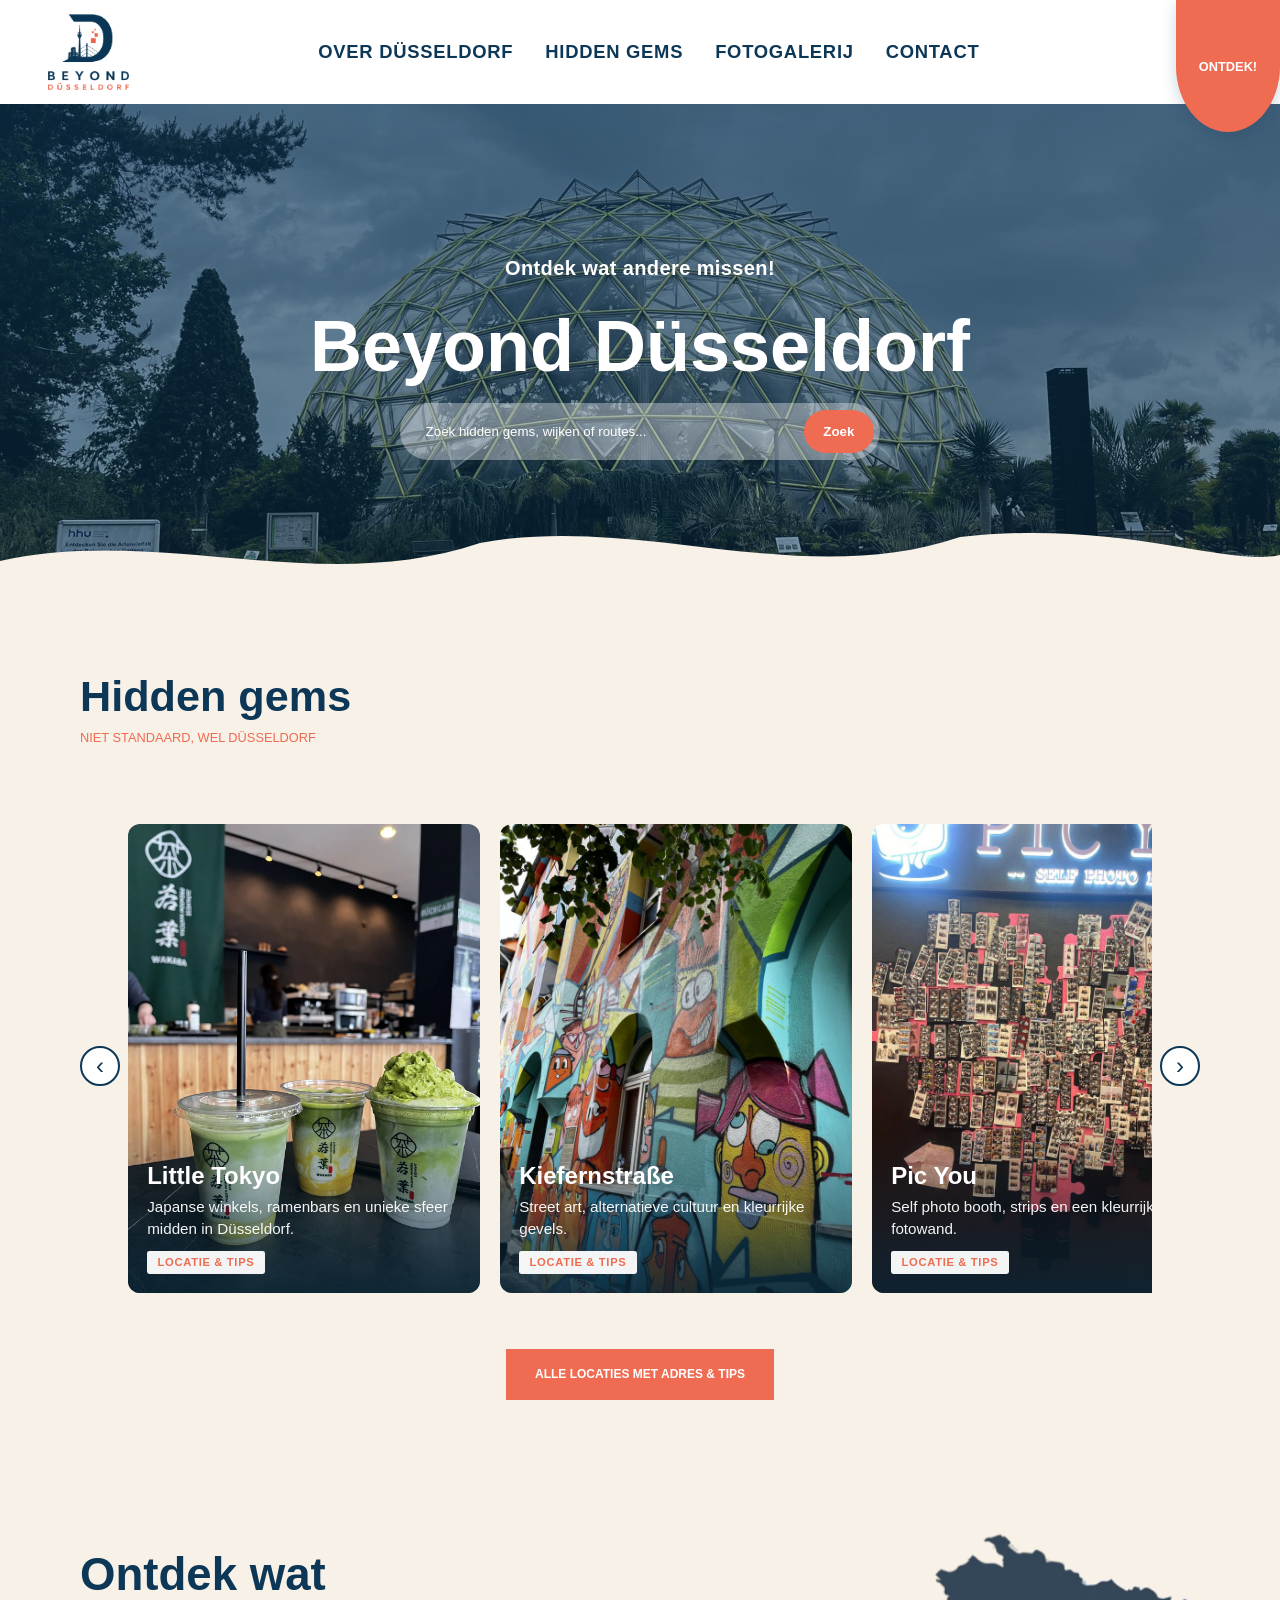
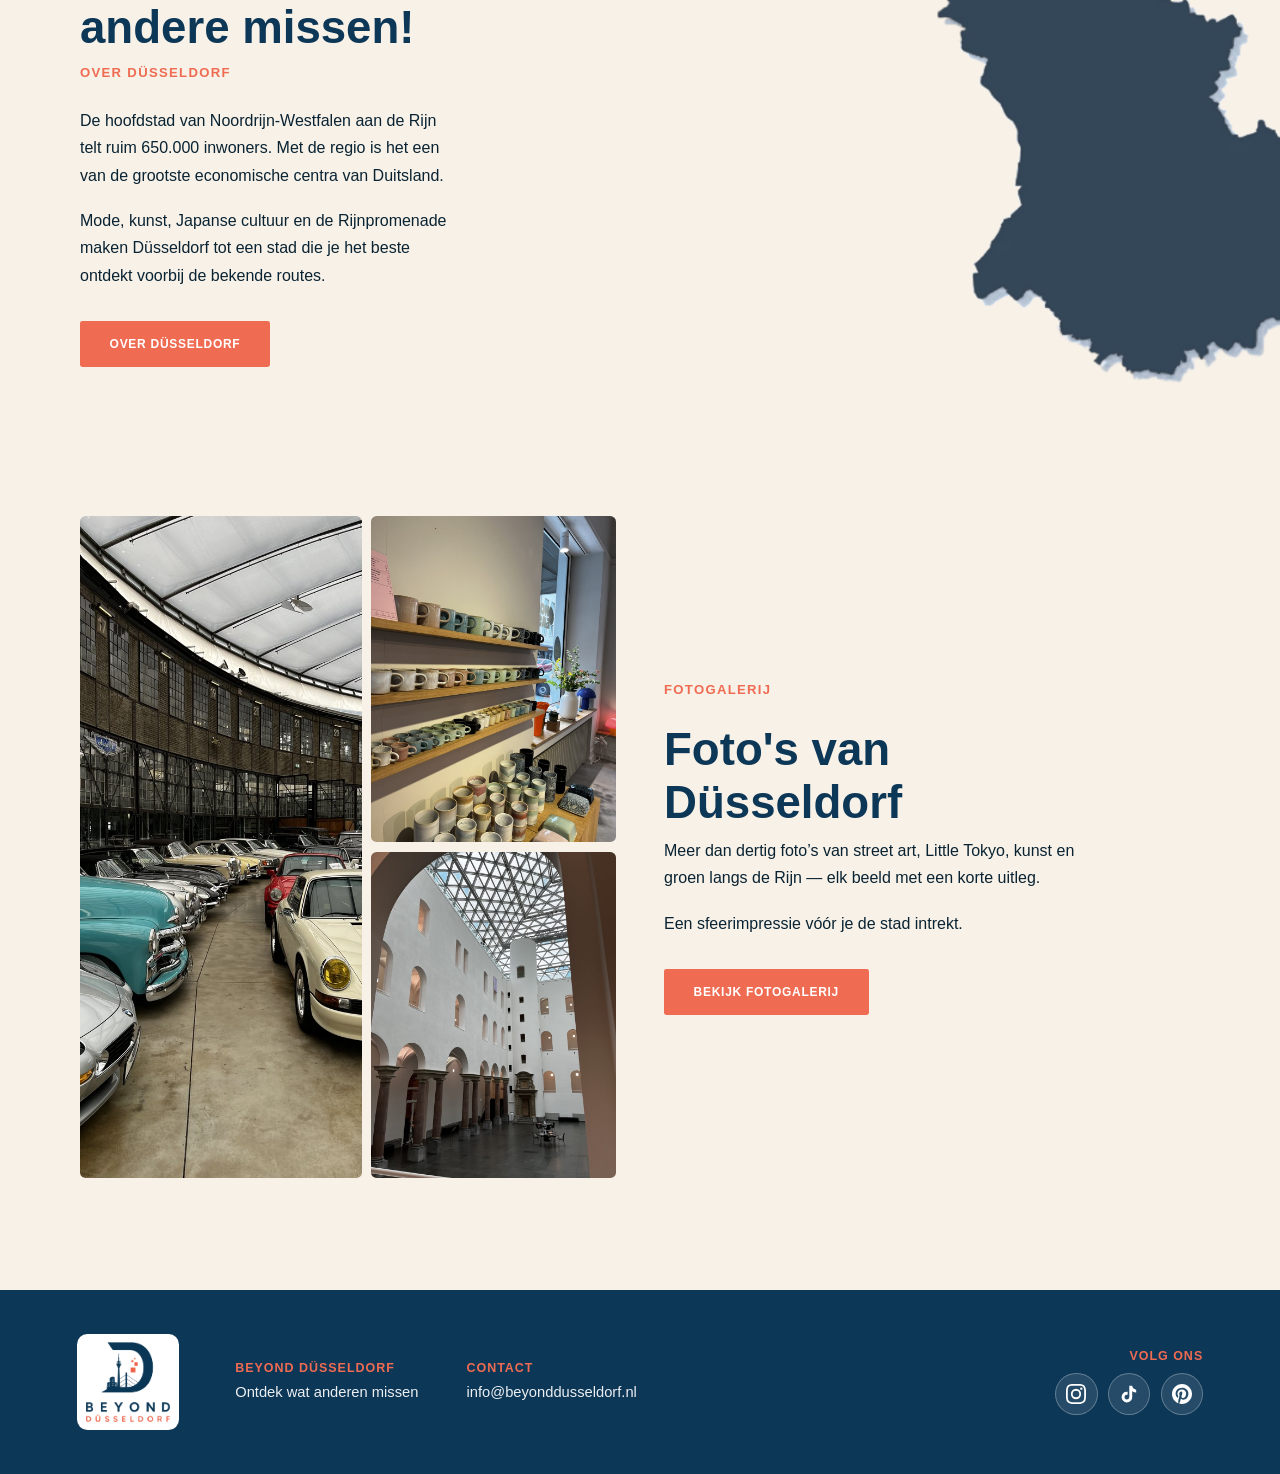
==== commit b6194621: "Final" ====
--- a/index.html
+++ b/index.html
@@ -3,7 +3,44 @@
 <head>
   <meta charset="UTF-8">
   <meta name="viewport" content="width=device-width, initial-scale=1.0">
-  <title>Beyond Düsseldorf</title>
+  <title>Beyond Düsseldorf — Ontdek hidden gems &amp; reistips</title>
+  <meta name="description" content="Ontdek Düsseldorf voorbij de toeristische routes. Hidden gems, praktische tips, foto's en alles over de stad aan de Rijn.">
+  <meta name="robots" content="index, follow">
+  <link rel="canonical" href="https://beyonddusseldorf.nl/">
+  <meta property="og:type" content="website">
+  <meta property="og:locale" content="nl_NL">
+  <meta property="og:site_name" content="Beyond Düsseldorf">
+  <meta property="og:title" content="Beyond Düsseldorf — Ontdek hidden gems &amp; reistips">
+  <meta property="og:description" content="Ontdek Düsseldorf voorbij de toeristische routes. Hidden gems, praktische tips, foto's en alles over de stad aan de Rijn.">
+  <meta property="og:url" content="https://beyonddusseldorf.nl/">
+  <meta property="og:image" content="https://beyonddusseldorf.nl/images/slideshow/slide-dragon-mural.jpg">
+  <meta name="twitter:card" content="summary_large_image">
+  <meta name="twitter:title" content="Beyond Düsseldorf — Ontdek hidden gems &amp; reistips">
+  <meta name="twitter:description" content="Ontdek Düsseldorf voorbij de toeristische routes. Hidden gems, praktische tips, foto's en alles over de stad aan de Rijn.">
+  <meta name="twitter:image" content="https://beyonddusseldorf.nl/images/slideshow/slide-dragon-mural.jpg">
+  <script type="application/ld+json">
+  {
+    "@context": "https://schema.org",
+    "@graph": [
+      {
+        "@type": "WebSite",
+        "@id": "https://beyonddusseldorf.nl/#website",
+        "url": "https://beyonddusseldorf.nl/",
+        "name": "Beyond Düsseldorf",
+        "description": "Ontdek Düsseldorf voorbij de toeristische routes met hidden gems, tips en foto's.",
+        "inLanguage": "nl-NL"
+      },
+      {
+        "@type": "Organization",
+        "@id": "https://beyonddusseldorf.nl/#organization",
+        "name": "Beyond Düsseldorf",
+        "url": "https://beyonddusseldorf.nl/",
+        "email": "info@beyonddusseldorf.nl",
+        "logo": "https://beyonddusseldorf.nl/logo.png"
+      }
+    ]
+  }
+  </script>
 
   <link rel="icon" type="image/png" href="logo.png">
   <link rel="stylesheet" href="style.css">
@@ -17,34 +54,31 @@
   </a>
 
   <ul class="nav-links">
-    <li><a href="#over-dusseldorf">Over Düsseldorf</a></li>
-    <li><a href="#hidden-gems">Hidden gems</a></li>
+    <li><a href="over-dusseldorf.html">Over Düsseldorf</a></li>
+    <li><a href="hidden-gems.html">Hidden gems</a></li>
     <li><a href="fotogalerij.html">Fotogalerij</a></li>
     <li><a href="#contact">Contact</a></li>
   </ul>
 </nav>
 
-<a href="#hidden-gems" class="info-btn">Local<br>tips</a>
+<a href="hidden-gems.html" class="info-btn">Ontdek!</a>
 
 <header class="hero" id="home">
   <div class="hero-media">
     <div class="hero-slideshow" aria-hidden="true">
-      <img src="images/slideshow/slide-dragon-mural.jpg" alt="" class="hero-slide is-active">
-      <img src="images/slideshow/slide-street-art.jpg" alt="" class="hero-slide">
-      <img src="images/slideshow/slide-botanical-garden.jpg" alt="" class="hero-slide">
-      <img src="images/slideshow/slide-k21-art.jpg" alt="" class="hero-slide">
-      <img src="images/slideshow/slide-kaiserteich.jpg" alt="" class="hero-slide">
-      <img src="images/slideshow/slide-rheinturm.jpg" alt="" class="hero-slide">
+      <img src="images/slideshow/slide-botanical-garden.jpg" alt="Botanische tuin Düsseldorf" class="hero-slide is-active">
+      <img src="images/slideshow/slide-kiefernstrasse.png" alt="Kleurrijke street art op gevels aan de Kiefernstraße, Düsseldorf" class="hero-slide">
+      <img src="images/slideshow/slide-speescher-graben.jpg" alt="Spee'scher Graben met Rheinturm, Düsseldorf" class="hero-slide">
     </div>
     <div class="hero-overlay"></div>
     <div class="hero-content">
-    <p>Ontdek wat andere missen</p>
+    <p>Ontdek wat andere missen!</p>
     <h1>Beyond Düsseldorf</h1>
 
-    <div class="search">
-      <input type="text" placeholder="Zoek hidden gems, wijken of routes...">
-      <button onclick="searchWebsite()">Zoek</button>
-    </div>
+    <form class="search" role="search" action="#" method="get">
+      <input type="search" name="q" id="site-search" placeholder="Zoek hidden gems, wijken of routes..." aria-label="Zoek op de site" autocomplete="off">
+      <button type="submit">Zoek</button>
+    </form>
     </div>
     <div class="hero-wave" aria-hidden="true"></div>
   </div>
@@ -56,7 +90,7 @@
     <div class="section-title">
       <div>
         <h2>Hidden gems</h2>
-        <h4>Niet standaard, wel Düsseldorf</h4>
+        <p class="section-subtitle">Niet standaard, wel Düsseldorf</p>
       </div>
     </div>
 
@@ -64,77 +98,115 @@
       <button type="button" class="gem-nav gem-nav-prev" aria-label="Vorige hidden gem">&lsaquo;</button>
       <div class="gem-track" tabindex="0">
         <article class="gem-card">
-          <img src="images/gem-little-tokyo.webp" alt="Matcha-drankjes bij Wakaba café" class="gem-image">
-          <div class="gem-overlay">
-            <h3>Little Tokyo</h3>
-            <p>Japanse winkels, ramenbars en unieke sfeer midden in Düsseldorf.</p>
-          </div>
-        </article>
-
-        <article class="gem-card">
-          <img src="images/gem-kiefernstrasse.webp" alt="Kleurrijke street art op een gevel" class="gem-image">
-          <div class="gem-overlay">
-            <h3>Kiefernstraße</h3>
-            <p>Street art, alternatieve cultuur en kleurrijke gevels.</p>
-          </div>
-        </article>
-
-        <article class="gem-card">
-          <img src="images/gem-rheinpark.webp" alt="K21 Ständehaus met water en reflectie" class="gem-image">
-          <div class="gem-overlay">
-            <h3>Rheinpark Golzheim</h3>
-            <p>Rustige plek aan de Rijn met uitzicht en ruimte.</p>
-          </div>
-        </article>
-
-        <article class="gem-card">
-          <img src="images/gem-immermannstrasse.webp" alt="Aziatische muurschildering met draak" class="gem-image">
-          <div class="gem-overlay">
-            <h3>Immermannstraße</h3>
-            <p>De grootste Little Tokyo van Europa: Aziatische winkels en restaurants.</p>
-          </div>
-        </article>
-
-        <article class="gem-card">
-          <img src="images/gem-hanaro.webp" alt="Hanaro Markt winkelgevel" class="gem-image">
-          <div class="gem-overlay">
-            <h3>Hanaro Markt</h3>
-            <p>Koreaanse en Aziatische supermarkt met street food om de hoek.</p>
-          </div>
-        </article>
-
-        <article class="gem-card">
-          <img src="images/gem-kunst.webp" alt="Entreekaartje K20 Kunstsammlung" class="gem-image">
-          <div class="gem-overlay">
-            <h3>K20 / K21</h3>
-            <p>Wereldklasse moderne kunst in het historische Ständehaus.</p>
-          </div>
-        </article>
-
-        <article class="gem-card">
-          <img src="images/gem-botanisch.webp" alt="Botanische tuin met glazen koepel" class="gem-image">
-          <div class="gem-overlay">
-            <h3>Botanische tuin</h3>
-            <p>Tropische planten onder een iconische glazen koepel op de campus.</p>
-          </div>
-        </article>
-
-        <article class="gem-card">
-          <img src="images/gem-rheinturm.webp" alt="Park met Rheinturm en reflectie" class="gem-image">
-          <div class="gem-overlay">
-            <h3>Rheinturm &amp; park</h3>
-            <p>Iconisch uitzichtpunt en groene oevers langs het water.</p>
-          </div>
+          <a href="hidden-gems.html#little-tokyo" class="gem-card-link">
+            <img src="images/gem-little-tokyo.webp" alt="Matcha-drankjes bij Wakaba café" class="gem-image">
+            <div class="gem-overlay">
+              <h3>Little Tokyo</h3>
+              <p>Japanse winkels, ramenbars en unieke sfeer midden in Düsseldorf.</p>
+              <span class="gem-more">Locatie &amp; tips</span>
+            </div>
+          </a>
+        </article>
+
+        <article class="gem-card">
+          <a href="hidden-gems.html#kiefernstrasse" class="gem-card-link">
+            <img src="images/home-gallery/kiefernstrasse-facade.png" alt="Kleurrijke cartoon street art op gevels aan de Kiefernstraße" class="gem-image">
+            <div class="gem-overlay">
+              <h3>Kiefernstraße</h3>
+              <p>Street art, alternatieve cultuur en kleurrijke gevels.</p>
+              <span class="gem-more">Locatie &amp; tips</span>
+            </div>
+          </a>
+        </article>
+
+        <article class="gem-card">
+          <a href="hidden-gems.html#pic-you" class="gem-card-link">
+            <img src="images/home-gallery/pic-you-wall.jpg" alt="Fotowand bij Pic You self photo booth" class="gem-image">
+            <div class="gem-overlay">
+              <h3>Pic You</h3>
+              <p>Self photo booth, strips en een kleurrijke fotowand.</p>
+              <span class="gem-more">Locatie &amp; tips</span>
+            </div>
+          </a>
+        </article>
+
+        <article class="gem-card">
+          <a href="hidden-gems.html#rheinpark-golzheim" class="gem-card-link">
+            <img src="images/gem-rheinpark.webp" alt="K21 Ständehaus met water en reflectie" class="gem-image">
+            <div class="gem-overlay">
+              <h3>Rheinpark Golzheim</h3>
+              <p>Rustige plek aan de Rijn met uitzicht en ruimte.</p>
+              <span class="gem-more">Locatie &amp; tips</span>
+            </div>
+          </a>
+        </article>
+
+        <article class="gem-card">
+          <a href="hidden-gems.html#immermannstrasse" class="gem-card-link">
+            <img src="images/gem-immermannstrasse.webp" alt="Aziatische muurschildering met draak" class="gem-image">
+            <div class="gem-overlay">
+              <h3>Immermannstraße</h3>
+              <p>De grootste Little Tokyo van Europa: Aziatische winkels en restaurants.</p>
+              <span class="gem-more">Locatie &amp; tips</span>
+            </div>
+          </a>
+        </article>
+
+        <article class="gem-card">
+          <a href="hidden-gems.html#hanaro-markt" class="gem-card-link">
+            <img src="images/gem-hanaro.webp" alt="Hanaro Markt winkelgevel" class="gem-image">
+            <div class="gem-overlay">
+              <h3>Hanaro Markt</h3>
+              <p>Koreaanse en Aziatische supermarkt met street food om de hoek.</p>
+              <span class="gem-more">Locatie &amp; tips</span>
+            </div>
+          </a>
+        </article>
+
+        <article class="gem-card">
+          <a href="hidden-gems.html#k20-k21" class="gem-card-link">
+            <img src="images/gem-kunst.webp" alt="Entreekaartje K20 Kunstsammlung" class="gem-image">
+            <div class="gem-overlay">
+              <h3>K20 / K21</h3>
+              <p>Wereldklasse moderne kunst in het historische Ständehaus.</p>
+              <span class="gem-more">Locatie &amp; tips</span>
+            </div>
+          </a>
+        </article>
+
+        <article class="gem-card">
+          <a href="hidden-gems.html#botanische-tuin" class="gem-card-link">
+            <img src="images/gem-botanisch.webp" alt="Botanische tuin met glazen koepel" class="gem-image">
+            <div class="gem-overlay">
+              <h3>Botanische tuin</h3>
+              <p>Tropische planten onder een iconische glazen koepel op de campus.</p>
+              <span class="gem-more">Locatie &amp; tips</span>
+            </div>
+          </a>
+        </article>
+
+        <article class="gem-card">
+          <a href="hidden-gems.html#rheinturm-park" class="gem-card-link">
+            <img src="images/gem-rheinturm.webp" alt="Park met Rheinturm en reflectie" class="gem-image">
+            <div class="gem-overlay">
+              <h3>Rheinturm &amp; park</h3>
+              <p>Iconisch uitzichtpunt en groene oevers langs het water.</p>
+              <span class="gem-more">Locatie &amp; tips</span>
+            </div>
+          </a>
         </article>
       </div>
       <button type="button" class="gem-nav gem-nav-next" aria-label="Volgende hidden gem">&rsaquo;</button>
     </div>
+    <p class="gems-cta">
+      <a href="hidden-gems.html" class="primary">Alle locaties met adres &amp; tips</a>
+    </p>
   </section>
 
   <section class="city-highlight" id="over-dusseldorf">
     <div class="city-highlight__inner">
       <div class="city-content">
-        <h2 class="city-title">Ontdek wat andere missen</h2>
+        <h2 class="city-title">Ontdek wat andere missen!</h2>
         <p class="city-eyebrow">Over Düsseldorf</p>
         <p class="city-text">
           De hoofdstad van Noordrijn-Westfalen aan de Rijn telt ruim 650.000 inwoners.
@@ -144,7 +216,7 @@
           Mode, kunst, Japanse cultuur en de Rijnpromenade maken Düsseldorf tot een
           stad die je het beste ontdekt voorbij de bekende routes.
         </p>
-        <a href="#stad-info" class="btn-over">Over Düsseldorf</a>
+        <a href="over-dusseldorf.html" class="btn-over">Over Düsseldorf</a>
       </div>
       <div class="city-visual">
         <div class="city-visual__blobs" aria-hidden="true"></div>
@@ -153,31 +225,33 @@
     </div>
   </section>
 
-  <section class="intro" id="stad-info">
-    <div>
-      <h2>Ontdek Düsseldorf voorbij de bekende plekken</h2>
-      <h4>Hidden gems, lokale tips en onverwachte routes</h4>
-
-      <p>
-        Beyond Düsseldorf laat je de stad zien zoals locals haar kennen.
-        Niet alleen de bekende trekpleisters, maar juist creatieve buurten,
-        rustige plekken, kleine cafés, street art en bijzondere verhalen.
-      </p>
-
-      <p>
-        Deze website helpt bezoekers om verborgen parels van Düsseldorf te vinden
-        en de stad op een andere manier te beleven.
-      </p>
-
-      <a href="#hidden-gems" class="primary">Bekijk hidden gems</a>
-    </div>
-
-    <div class="image-box">
-      <img src="images/intro.webp" alt="Park met Rheinturm en reflectie in het water, Düsseldorf">
+  <section class="gallery-highlight" id="fotogalerij">
+    <div class="gallery-highlight__inner">
+      <div class="gallery-highlight__mosaic">
+        <a href="fotogalerij.html" class="gallery-highlight__photo gallery-highlight__photo--main">
+          <img src="images/gallery/gallery-15.jpg" alt="Oldtimercollectie in Classic Remise, Düsseldorf" loading="lazy">
+        </a>
+        <a href="fotogalerij.html" class="gallery-highlight__photo">
+          <img src="images/gallery/gallery-31.jpg" alt="Keramiekwinkel met handgemaakt aardewerk, Düsseldorf" loading="lazy">
+        </a>
+        <a href="fotogalerij.html" class="gallery-highlight__photo">
+          <img src="images/gallery/gallery-27.jpg" alt="Atrium K21 Ständehaus, Düsseldorf" loading="lazy">
+        </a>
+      </div>
+      <div class="gallery-highlight__content">
+        <p class="city-eyebrow">Fotogalerij</p>
+        <h2 class="city-title">Foto's van Düsseldorf</h2>
+        <p class="city-text">
+          Meer dan dertig foto’s van street art, Little Tokyo, kunst en groen langs de Rijn —
+          elk beeld met een korte uitleg.
+        </p>
+        <p class="city-text">
+          Een sfeerimpressie vóór je de stad intrekt.
+        </p>
+        <a href="fotogalerij.html" class="btn-over">Bekijk fotogalerij</a>
+      </div>
     </div>
   </section>
-
-  <div class="section-divider" aria-hidden="true"></div>
 
 </main>
 
@@ -200,13 +274,27 @@
   <div class="footer-block footer-social">
     <h4>Volg ons</h4>
     <ul class="social-links">
-      <li><a href="#">Instagram</a></li>
-      <li><a href="#">TikTok</a></li>
-      <li><a href="#">Pinterest</a></li>
+      <li>
+        <a href="#" aria-label="Instagram" title="Instagram">
+          <svg viewBox="0 0 24 24" aria-hidden="true"><path d="M12 2.163c3.204 0 3.584.012 4.85.07 3.252.148 4.771 1.691 4.919 4.919.058 1.265.069 1.645.069 4.849 0 3.205-.012 3.584-.069 4.849-.149 3.225-1.664 4.771-4.919 4.919-1.266.058-1.644.07-4.85.07-3.204 0-3.584-.012-4.849-.07-3.26-.149-4.771-1.699-4.919-4.92-.058-1.265-.07-1.644-.07-4.849 0-3.204.013-3.583.07-4.849.149-3.227 1.664-4.771 4.919-4.919 1.266-.057 1.645-.069 4.849-.069zM12 0C8.741 0 8.333.014 7.053.072 2.695.272.273 2.69.073 7.052.014 8.333 0 8.741 0 12c0 3.259.014 3.668.072 4.948.2 4.358 2.618 6.78 6.98 6.98C8.333 23.986 8.741 24 12 24c3.259 0 3.668-.014 4.948-.072 4.354-.2 6.782-2.618 6.979-6.98.059-1.28.073-1.689.073-4.948 0-3.259-.014-3.667-.072-4.947-.196-4.354-2.617-6.78-6.979-6.98C15.668.014 15.259 0 12 0zm0 5.838a6.162 6.162 0 1 0 0 12.324 6.162 6.162 0 0 0 0-12.324zM12 16a4 4 0 1 1 0-8 4 4 0 0 1 0 8zm6.406-11.845a1.44 1.44 0 1 0 0 2.881 1.44 1.44 0 0 0 0-2.881z"/></svg>
+        </a>
+      </li>
+      <li>
+        <a href="#" aria-label="TikTok" title="TikTok">
+          <svg viewBox="0 0 24 24" aria-hidden="true"><path d="M19.59 6.69a4.83 4.83 0 0 1-3.77-4.25V2h-3.45v13.67a2.89 2.89 0 0 1-5.2 1.74 2.89 2.89 0 0 1 2.31-4.64 2.93 2.93 0 0 1 .88.13V9.4a6.84 6.84 0 0 0-1-.05A6.33 6.33 0 0 0 5 20.1a6.34 6.34 0 0 0 10.86-4.43v-7a8.16 8.16 0 0 0 4.77 1.52v-3.4a4.85 4.85 0 0 1-1-.1z"/></svg>
+        </a>
+      </li>
+      <li>
+        <a href="#" aria-label="Pinterest" title="Pinterest">
+          <svg viewBox="0 0 24 24" aria-hidden="true"><path d="M12 0C5.373 0 0 5.372 0 12c0 5.084 3.163 9.426 7.627 11.174-.105-.949-.2-2.403.042-3.441.218-.937 1.407-5.965 1.407-5.965s-.359-.719-.359-1.782c0-1.668.967-2.914 2.171-2.914 1.023 0 1.518.769 1.518 1.69 0 1.029-.655 2.568-.994 3.995-.283 1.194.599 2.169 1.777 2.169 2.133 0 3.772-2.249 3.772-5.495 0-2.873-2.064-4.882-5.012-4.882-3.414 0-5.418 2.561-5.418 5.207 0 1.031.397 2.138.893 2.738a.36.36 0 0 1 .083.345l-.333 1.36c-.053.22-.174.267-.402.161-1.499-.698-2.436-2.889-2.436-4.649 0-3.785 2.75-7.262 7.929-7.262 4.163 0 7.398 2.967 7.398 6.931 0 4.136-2.607 7.464-6.227 7.464-1.216 0-2.359-.631-2.75-1.378l-.748 2.853c-.271 1.043-1.002 2.35-1.492 3.146 1.124.347 2.317.535 3.554.535 6.627 0 12-5.373 12-12S18.627 0 12 0z"/></svg>
+        </a>
+      </li>
     </ul>
   </div>
 </footer>
 
+<script src="hidden-gems-data.js" defer></script>
+<script src="gallery-data.js" defer></script>
 <script src="script.js" defer></script>
 </body>
 </html>
--- a/style.css
+++ b/style.css
@@ -16,6 +16,7 @@
 
 html {
   scroll-behavior: smooth;
+  scroll-padding-top: calc(var(--nav-height) + 1rem);
   font-size: 100%;
   overflow-x: clip;
   background-color: #f8f1e7;
@@ -126,8 +127,8 @@
 .logo {
   width: auto;
   height: auto;
-  max-height: 4rem;
-  max-width: min(9rem, 28vw);
+  max-height: 4.75rem;
+  max-width: min(10rem, 30vw);
   padding: 0;
   border-radius: 0;
   object-fit: contain;
@@ -223,6 +224,12 @@
   outline: none;
   color: white;
   min-width: 0;
+  -webkit-appearance: none;
+  appearance: none;
+}
+
+.search input::-webkit-search-cancel-button {
+  filter: invert(1);
 }
 
 .search input::placeholder {
@@ -363,6 +370,14 @@
   text-transform: uppercase;
   font-size: clamp(0.7rem, 1.1vw, 0.8rem);
   margin-bottom: 1.8rem;
+}
+
+.section-subtitle {
+  color: var(--coral);
+  text-transform: uppercase;
+  font-size: clamp(0.7rem, 1.1vw, 0.8rem);
+  margin-bottom: 1.8rem;
+  line-height: 1.4;
 }
 
 p {
@@ -459,6 +474,7 @@
   height: 100%;
   object-fit: cover;
   display: block;
+  transition: transform 0.3s ease;
 }
 
 .gem-overlay {
@@ -482,6 +498,31 @@
   font-size: clamp(0.85rem, 1.2vw, 0.95rem);
   line-height: 1.45;
   color: rgba(255, 255, 255, 0.95);
+}
+
+.gem-card-link {
+  display: block;
+  width: 100%;
+  height: 100%;
+  color: inherit;
+  position: relative;
+}
+
+.gem-more {
+  display: inline-block;
+  margin-top: 0.65rem;
+  font-size: 0.7rem;
+  font-weight: 800;
+  text-transform: uppercase;
+  letter-spacing: 0.06em;
+  color: var(--coral);
+  background: rgba(255, 255, 255, 0.95);
+  padding: 0.35rem 0.65rem;
+  border-radius: 0.15rem;
+}
+
+.gem-card-link:hover .gem-image {
+  transform: scale(1.05);
 }
 
 .gem-nav {
@@ -507,6 +548,67 @@
   color: white;
 }
 
+.gems-cta {
+  text-align: center;
+  margin-top: 2rem;
+}
+
+.gallery-highlight {
+  max-width: 75rem;
+  margin: 0 auto;
+  padding: clamp(2.5rem, 5vw, 3.5rem) 0 clamp(1rem, 3vw, 2rem);
+}
+
+.gallery-highlight__inner {
+  display: grid;
+  grid-template-columns: minmax(0, 52%) minmax(0, 48%);
+  gap: clamp(2rem, 4vw, 3rem);
+  align-items: center;
+}
+
+.gallery-highlight__content {
+  display: flex;
+  flex-direction: column;
+  align-items: flex-start;
+  text-align: left;
+  max-width: 26rem;
+}
+
+.gallery-highlight__mosaic {
+  display: grid;
+  grid-template-columns: 1.15fr 1fr;
+  grid-template-rows: 1fr 1fr;
+  gap: 0.6rem;
+}
+
+.gallery-highlight__photo {
+  display: block;
+  overflow: hidden;
+  border-radius: 0.35rem;
+  background: rgba(13, 55, 87, 0.06);
+}
+
+.gallery-highlight__photo--main {
+  grid-row: 1 / -1;
+}
+
+.gallery-highlight__photo img {
+  width: 100%;
+  height: 100%;
+  min-height: 6.5rem;
+  object-fit: cover;
+  display: block;
+  transition: transform 0.3s ease;
+}
+
+.gallery-highlight__photo--main img {
+  min-height: 13.5rem;
+}
+
+.gallery-highlight__photo:hover img {
+  transform: scale(1.03);
+}
+
 .section-divider {
   margin-top: clamp(5rem, 10vw, 7rem);
   background: var(--blue);
@@ -540,9 +642,10 @@
   color: white;
   display: grid;
   grid-template-columns: auto 1fr auto;
-  gap: clamp(2rem, 5%, 4rem);
-  align-items: center;
-  padding: clamp(2.5rem, 4%, 4rem) clamp(1.5rem, 6%, 5rem);
+  gap: clamp(2rem, 5%, 3.5rem);
+  align-items: center;
+  padding: clamp(2rem, 3.5vw, 2.75rem) clamp(1.5rem, 6%, 5rem);
+  scroll-margin-top: calc(var(--nav-height) + 1rem);
 }
 
 .footer-logo-col {
@@ -551,59 +654,94 @@
 }
 
 .footer-logo {
-  width: clamp(6.75rem, 12vw, 10.5rem);
+  width: clamp(5rem, 8vw, 6.5rem);
+  height: auto;
   background: white;
-  padding: 0.6rem;
-  border-radius: 1rem;
-  display: block;
+  padding: 0.5rem 0.55rem;
+  border-radius: 0.65rem;
+  display: block;
+  object-fit: contain;
 }
 
 .footer-info {
   display: flex;
-  flex-direction: column;
-  gap: 1.5rem;
+  flex-wrap: wrap;
+  gap: clamp(1.5rem, 4vw, 3rem);
   align-items: flex-start;
 }
 
 .footer-info .footer-block h4 {
-  margin-bottom: 0.4rem;
+  margin-bottom: 0.35rem;
 }
 
 .footer-info .footer-block p {
   margin-bottom: 0;
-  font-size: 0.95rem;
-  opacity: 0.9;
+  font-size: 0.92rem;
+  line-height: 1.5;
+  opacity: 0.92;
 }
 
 .footer-block h4,
 .footer-info h4 {
   color: var(--coral);
-  margin-bottom: 0.8rem;
+  margin-bottom: 0.65rem;
+  font-size: 0.78rem;
+  font-weight: 600;
+  text-transform: uppercase;
+  letter-spacing: 0.08em;
 }
 
 .footer-block p {
   margin-bottom: 0;
 }
 
+.footer-block a {
+  color: white;
+  text-decoration: none;
+  transition: color 0.2s ease;
+}
+
 .footer-block a:hover {
   color: var(--coral);
+}
+
+.footer-social {
+  text-align: right;
 }
 
 .social-links {
   list-style: none;
-  display: flex;
-  gap: 1rem;
-  align-items: center;
+  margin: 0;
+  padding: 0;
+  display: flex;
+  gap: 0.65rem;
+  align-items: center;
+  justify-content: flex-end;
 }
 
 .social-links a {
-  font-size: 0.95rem;
-  opacity: 0.9;
-  transition: color 0.2s ease;
+  display: inline-flex;
+  align-items: center;
+  justify-content: center;
+  width: 2.65rem;
+  height: 2.65rem;
+  border-radius: 50%;
+  background: rgba(255, 255, 255, 0.1);
+  border: 1px solid rgba(255, 255, 255, 0.28);
+  color: white;
+  transition: background 0.2s ease, border-color 0.2s ease, color 0.2s ease;
+}
+
+.social-links svg {
+  width: 1.25rem;
+  height: 1.25rem;
+  fill: currentColor;
 }
 
 .social-links a:hover {
-  color: var(--coral);
+  background: var(--coral);
+  border-color: var(--coral);
+  color: white;
 }
 
 @media (max-width: 900px) {
@@ -617,8 +755,8 @@
   }
 
   .logo {
-    max-height: 3.5rem;
-    max-width: min(8rem, 40vw);
+    max-height: 4rem;
+    max-width: min(9rem, 40vw);
   }
 
   .nav-links {
@@ -655,6 +793,19 @@
     object-position: center;
   }
 
+  .gallery-highlight__inner {
+    grid-template-columns: 1fr;
+    gap: 2rem;
+  }
+
+  .gallery-highlight__mosaic {
+    order: -1;
+  }
+
+  .gallery-highlight__content {
+    max-width: 100%;
+  }
+
   .intro {
     grid-template-columns: 1fr;
   }
@@ -687,7 +838,7 @@
 
   footer {
     grid-template-columns: 1fr;
-    gap: 2rem;
+    gap: 1.75rem;
     align-items: start;
   }
 
@@ -696,7 +847,12 @@
   }
 
   .footer-social {
-    margin-top: 0.5rem;
+    margin-top: 0;
+    text-align: left;
+  }
+
+  .social-links {
+    justify-content: flex-start;
   }
 }
 
@@ -962,3 +1118,450 @@
     padding: 1rem;
   }
 }
+
+/* Hidden gems pagina (locatie & tips — anders dan fotogalerij) */
+.gems-page {
+  padding-top: calc(var(--nav-height) + 2rem);
+  padding-bottom: 4rem;
+  min-height: 100vh;
+}
+
+.gems-page-header {
+  max-width: 42rem;
+  margin: 0 auto 3rem;
+  padding: 0 clamp(1.5rem, 7%, 5rem);
+}
+
+.gems-page-header h1 {
+  font-size: clamp(2rem, 4vw, 2.7rem);
+  color: var(--blue);
+  margin-bottom: 0.5rem;
+}
+
+.gems-page-subtitle {
+  color: var(--coral);
+  text-transform: uppercase;
+  font-size: clamp(0.7rem, 1.1vw, 0.8rem);
+  font-weight: 800;
+  letter-spacing: 0.08em;
+  margin-bottom: 1rem;
+}
+
+.gems-page-intro {
+  margin: 0;
+  line-height: 1.65;
+  font-size: clamp(0.95rem, 1.25vw, 1.02rem);
+  color: var(--dark);
+}
+
+.gems-detail-list {
+  max-width: 75rem;
+  margin: 0 auto;
+  padding: 0 clamp(1.5rem, 7%, 5rem);
+  display: flex;
+  flex-direction: column;
+  gap: clamp(2rem, 4vw, 3rem);
+}
+
+.gem-detail {
+  display: grid;
+  grid-template-columns: minmax(0, 38%) minmax(0, 62%);
+  gap: clamp(1.5rem, 3vw, 2.5rem);
+  align-items: start;
+  background: var(--white);
+  border-left: 0.35rem solid var(--coral);
+  border-radius: 0.5rem;
+  overflow: hidden;
+  box-shadow: 0 0.5rem 1.5rem rgba(13, 55, 87, 0.08);
+  scroll-margin-top: calc(var(--nav-height) + 1rem);
+  transition: box-shadow 0.3s ease;
+}
+
+.gem-detail--highlight {
+  box-shadow: 0 0 0 3px var(--coral), 0 0.75rem 2rem rgba(13, 55, 87, 0.15);
+}
+
+.gem-detail__media {
+  min-height: 14rem;
+}
+
+.gem-detail__image {
+  width: 100%;
+  height: 100%;
+  min-height: 14rem;
+  object-fit: cover;
+  display: block;
+}
+
+.gem-detail__content {
+  padding: clamp(1.25rem, 3vw, 2rem) clamp(1.25rem, 3vw, 2rem) clamp(1.25rem, 3vw, 2rem) 0;
+}
+
+.gem-detail__wijk {
+  display: inline-block;
+  background: var(--blue);
+  color: white;
+  font-size: 0.7rem;
+  font-weight: 800;
+  text-transform: uppercase;
+  letter-spacing: 0.06em;
+  padding: 0.35rem 0.7rem;
+  border-radius: 0.15rem;
+  margin-bottom: 0.75rem;
+}
+
+.gem-detail__content h2 {
+  font-size: clamp(1.5rem, 3vw, 2rem);
+  color: var(--blue);
+  margin-bottom: 0.5rem;
+}
+
+.gem-detail__caption {
+  color: var(--coral);
+  font-weight: 700;
+  font-size: clamp(0.88rem, 1.2vw, 0.95rem);
+  margin-bottom: 1rem;
+}
+
+.gem-detail__text {
+  margin-bottom: 1.25rem;
+  line-height: 1.65;
+  font-size: clamp(0.92rem, 1.2vw, 1rem);
+}
+
+.gem-detail__meta {
+  display: grid;
+  gap: 0.85rem;
+  margin-bottom: 1.25rem;
+  padding: 1rem 1.1rem;
+  background: #f8f1e7;
+  border-radius: 0.35rem;
+}
+
+.gem-detail__meta div {
+  display: grid;
+  gap: 0.2rem;
+}
+
+.gem-detail__meta dt {
+  font-size: 0.7rem;
+  font-weight: 800;
+  text-transform: uppercase;
+  letter-spacing: 0.05em;
+  color: var(--coral);
+}
+
+.gem-detail__meta dd {
+  margin: 0;
+  font-size: clamp(0.9rem, 1.15vw, 0.98rem);
+  line-height: 1.5;
+  color: var(--dark);
+}
+
+.gem-detail__tips-title {
+  font-size: 0.75rem;
+  font-weight: 800;
+  text-transform: uppercase;
+  letter-spacing: 0.06em;
+  color: var(--blue);
+  margin-bottom: 0.6rem;
+}
+
+.gem-detail__tips {
+  margin: 0 0 1.25rem;
+  padding-left: 1.2rem;
+  font-size: clamp(0.9rem, 1.15vw, 0.98rem);
+  line-height: 1.55;
+}
+
+.gem-detail__tips li {
+  margin-bottom: 0.45rem;
+}
+
+.gem-detail__map-link {
+  display: inline-block;
+  background: var(--coral);
+  color: white;
+  padding: 0.85rem 1.5rem;
+  font-size: 0.75rem;
+  font-weight: 800;
+  text-transform: uppercase;
+  letter-spacing: 0.05em;
+  border-radius: 0.15rem;
+  transition: background 0.2s ease;
+}
+
+.gem-detail__map-link:hover {
+  background: #d85a44;
+}
+
+@media (max-width: 900px) {
+  .gem-detail {
+    grid-template-columns: 1fr;
+  }
+
+  .gem-detail__content {
+    padding: 1.25rem;
+  }
+
+  .gem-detail__media,
+  .gem-detail__image {
+    min-height: 16rem;
+  }
+}
+
+/* Over Düsseldorf pagina */
+.over-page {
+  padding-top: calc(var(--nav-height) + 2rem);
+  padding-bottom: 4rem;
+  min-height: 100vh;
+}
+
+.over-page-hero {
+  display: grid;
+  grid-template-columns: minmax(0, 1fr) minmax(0, 340px);
+  gap: clamp(2rem, 4vw, 3rem);
+  align-items: center;
+  max-width: 75rem;
+  margin: 0 auto 3.5rem;
+  padding: 0 clamp(1.5rem, 7%, 5rem);
+}
+
+.over-page-hero__text h1 {
+  font-size: clamp(2rem, 4.5vw, 2.85rem);
+  color: var(--blue);
+  margin-bottom: 0.4rem;
+}
+
+.over-page-subtitle {
+  color: var(--coral);
+  text-transform: uppercase;
+  font-size: clamp(0.72rem, 1.1vw, 0.82rem);
+  font-weight: 500;
+  letter-spacing: 0.12em;
+  margin-bottom: 1.25rem;
+}
+
+.over-page-lead {
+  margin: 0;
+  line-height: 1.7;
+  font-size: clamp(0.95rem, 1.25vw, 1.05rem);
+  max-width: 36rem;
+}
+
+.over-page-hero__map {
+  display: flex;
+  justify-content: flex-end;
+  align-items: center;
+}
+
+.over-page-hero__map img {
+  width: 100%;
+  max-height: 16rem;
+  object-fit: contain;
+}
+
+.over-facts {
+  max-width: none;
+  margin: 0 0 3rem;
+  padding: clamp(2rem, 4vw, 2.75rem) clamp(1.5rem, 7%, 5rem);
+  background: rgba(255, 255, 255, 0.55);
+  border-block: 1px solid rgba(13, 55, 87, 0.08);
+}
+
+.over-facts .over-section-title,
+.over-facts .over-stats-grid {
+  max-width: 75rem;
+  margin-left: auto;
+  margin-right: auto;
+}
+
+.over-facts .over-section-title {
+  display: block;
+  text-align: center;
+  border-bottom: none;
+  padding-bottom: 0;
+  margin-bottom: 1.75rem;
+}
+
+.over-facts .over-section-title::after {
+  content: "";
+  display: block;
+  width: 3rem;
+  height: 3px;
+  background: var(--coral);
+  margin: 0.65rem auto 0;
+}
+
+.over-block {
+  max-width: 75rem;
+  margin: 0 auto 2.5rem;
+  padding: 0 clamp(1.5rem, 7%, 5rem);
+}
+
+.over-section-title {
+  font-size: clamp(1.4rem, 2.5vw, 1.85rem);
+  color: var(--blue);
+  margin-bottom: 1.25rem;
+  padding-bottom: 0.5rem;
+  border-bottom: 3px solid var(--coral);
+  display: inline-block;
+}
+
+.over-stats-grid {
+  display: grid;
+  grid-template-columns: repeat(3, 1fr);
+  gap: 1rem;
+}
+
+.over-stat-card {
+  background: #fff;
+  border-radius: 0.75rem;
+  padding: clamp(1.15rem, 2.5vw, 1.5rem);
+  text-align: center;
+  border: 1px solid rgba(13, 55, 87, 0.1);
+  display: flex;
+  flex-direction: column;
+  align-items: center;
+  min-height: 9.5rem;
+  transition: border-color 0.2s ease;
+}
+
+.over-stat-card:hover {
+  border-color: rgba(239, 107, 82, 0.35);
+}
+
+.over-stat-card--primary {
+  border-color: rgba(13, 55, 87, 0.18);
+}
+
+.over-stat-card--coral {
+  border-color: rgba(239, 107, 82, 0.22);
+}
+
+.over-stat-icon {
+  display: flex;
+  align-items: center;
+  justify-content: center;
+  width: 3.25rem;
+  height: 3.25rem;
+  margin-bottom: 0.75rem;
+  border-radius: 0.65rem;
+  background: rgba(239, 107, 82, 0.15);
+  color: var(--coral);
+}
+
+.over-stat-icon svg {
+  width: 1.85rem;
+  height: 1.85rem;
+}
+
+.over-stat-value {
+  display: block;
+  font-size: clamp(1.65rem, 3.5vw, 2.15rem);
+  font-weight: 600;
+  line-height: 1.15;
+  letter-spacing: 0.02em;
+  color: var(--coral);
+  margin-bottom: 0.3rem;
+}
+
+.over-stat-value--long {
+  font-size: clamp(1rem, 2.2vw, 1.35rem);
+  line-height: 1.2;
+  max-width: 11rem;
+}
+
+.over-stat-label {
+  display: block;
+  font-size: 0.72rem;
+  font-weight: 500;
+  text-transform: uppercase;
+  letter-spacing: 0.1em;
+  color: var(--coral);
+  margin-bottom: 0.45rem;
+}
+
+.over-stat-note {
+  margin: 0;
+  margin-top: auto;
+  font-size: clamp(0.82rem, 1.1vw, 0.9rem);
+  line-height: 1.45;
+  color: var(--dark);
+  opacity: 0.88;
+  max-width: 14rem;
+}
+
+.over-block p {
+  margin-bottom: 1.15rem;
+  line-height: 1.7;
+  max-width: 48rem;
+}
+
+.over-block p:last-child {
+  margin-bottom: 0;
+}
+
+.over-highlight {
+  color: var(--coral);
+  font-style: italic;
+}
+
+.over-tips {
+  margin: 0;
+  padding-left: 1.25rem;
+  max-width: 48rem;
+  line-height: 1.65;
+}
+
+.over-tips li {
+  margin-bottom: 0.75rem;
+}
+
+.over-tips li:last-child {
+  margin-bottom: 0;
+}
+
+.over-cta-row {
+  display: flex;
+  flex-wrap: wrap;
+  gap: 1rem;
+  margin-top: 2rem;
+}
+
+.btn-secondary {
+  display: inline-block;
+  background: transparent;
+  color: var(--blue);
+  border: 2px solid var(--blue);
+  padding: 1rem 1.8rem;
+  text-transform: uppercase;
+  font-size: 0.75rem;
+  font-weight: 800;
+  transition: background 0.2s ease, color 0.2s ease;
+}
+
+.btn-secondary:hover {
+  background: var(--blue);
+  color: white;
+}
+
+@media (max-width: 900px) {
+  .over-page-hero {
+    grid-template-columns: 1fr;
+  }
+
+  .over-page-hero__map {
+    justify-content: center;
+  }
+
+  .over-stats-grid {
+    grid-template-columns: repeat(2, 1fr);
+  }
+}
+
+@media (max-width: 550px) {
+  .over-stats-grid {
+    grid-template-columns: 1fr;
+  }
+}
